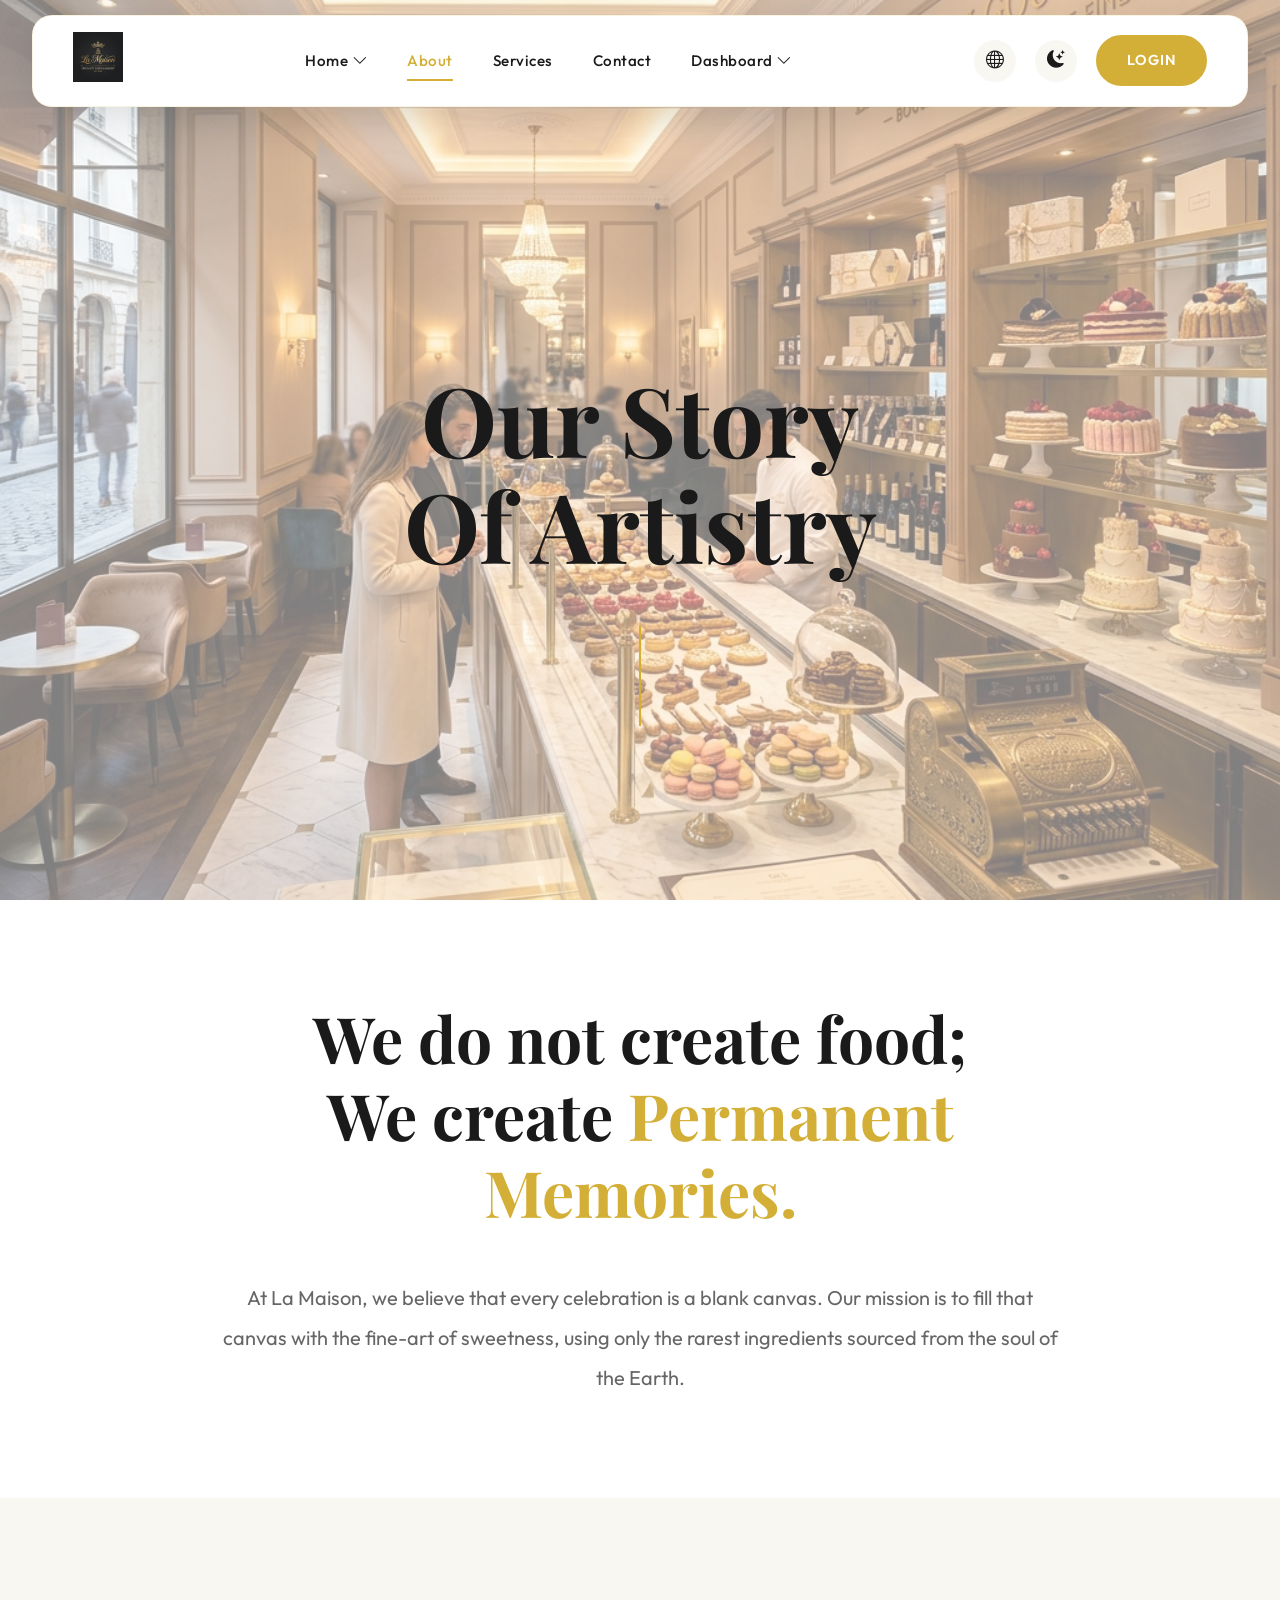
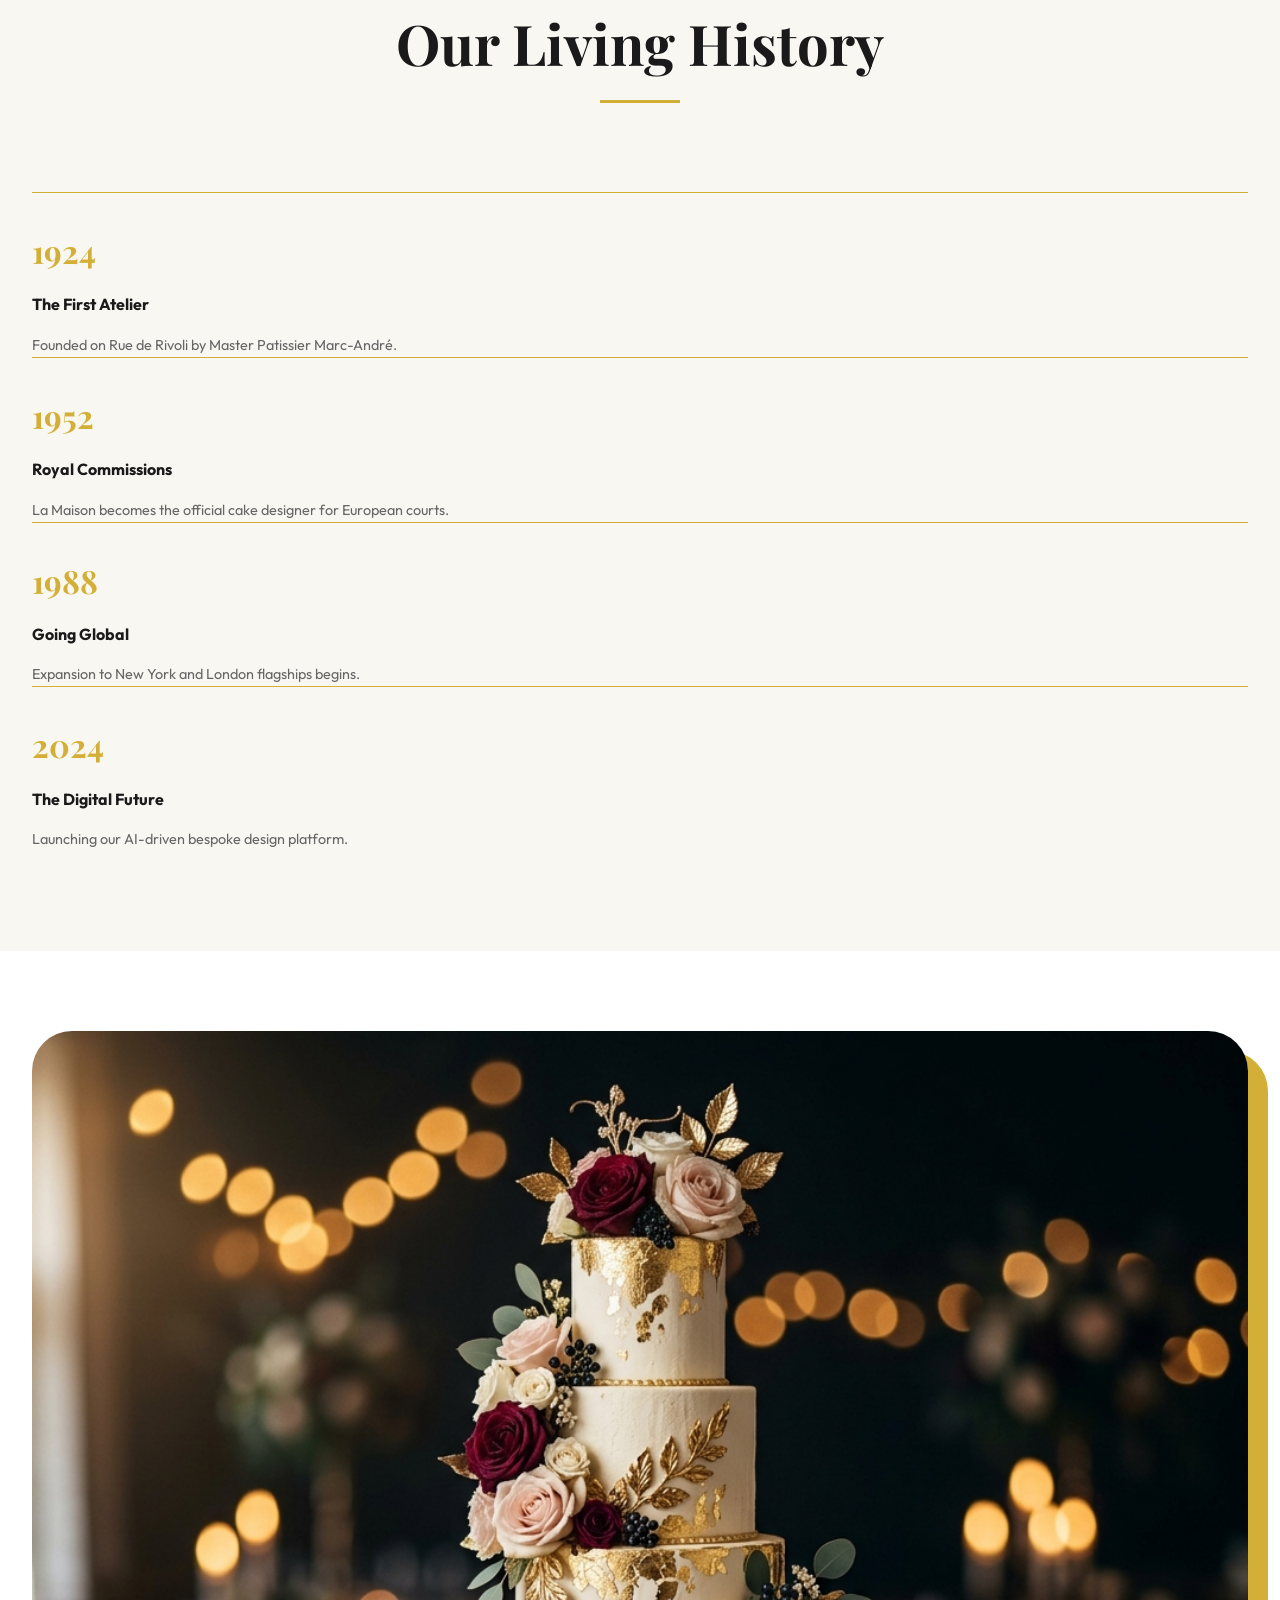
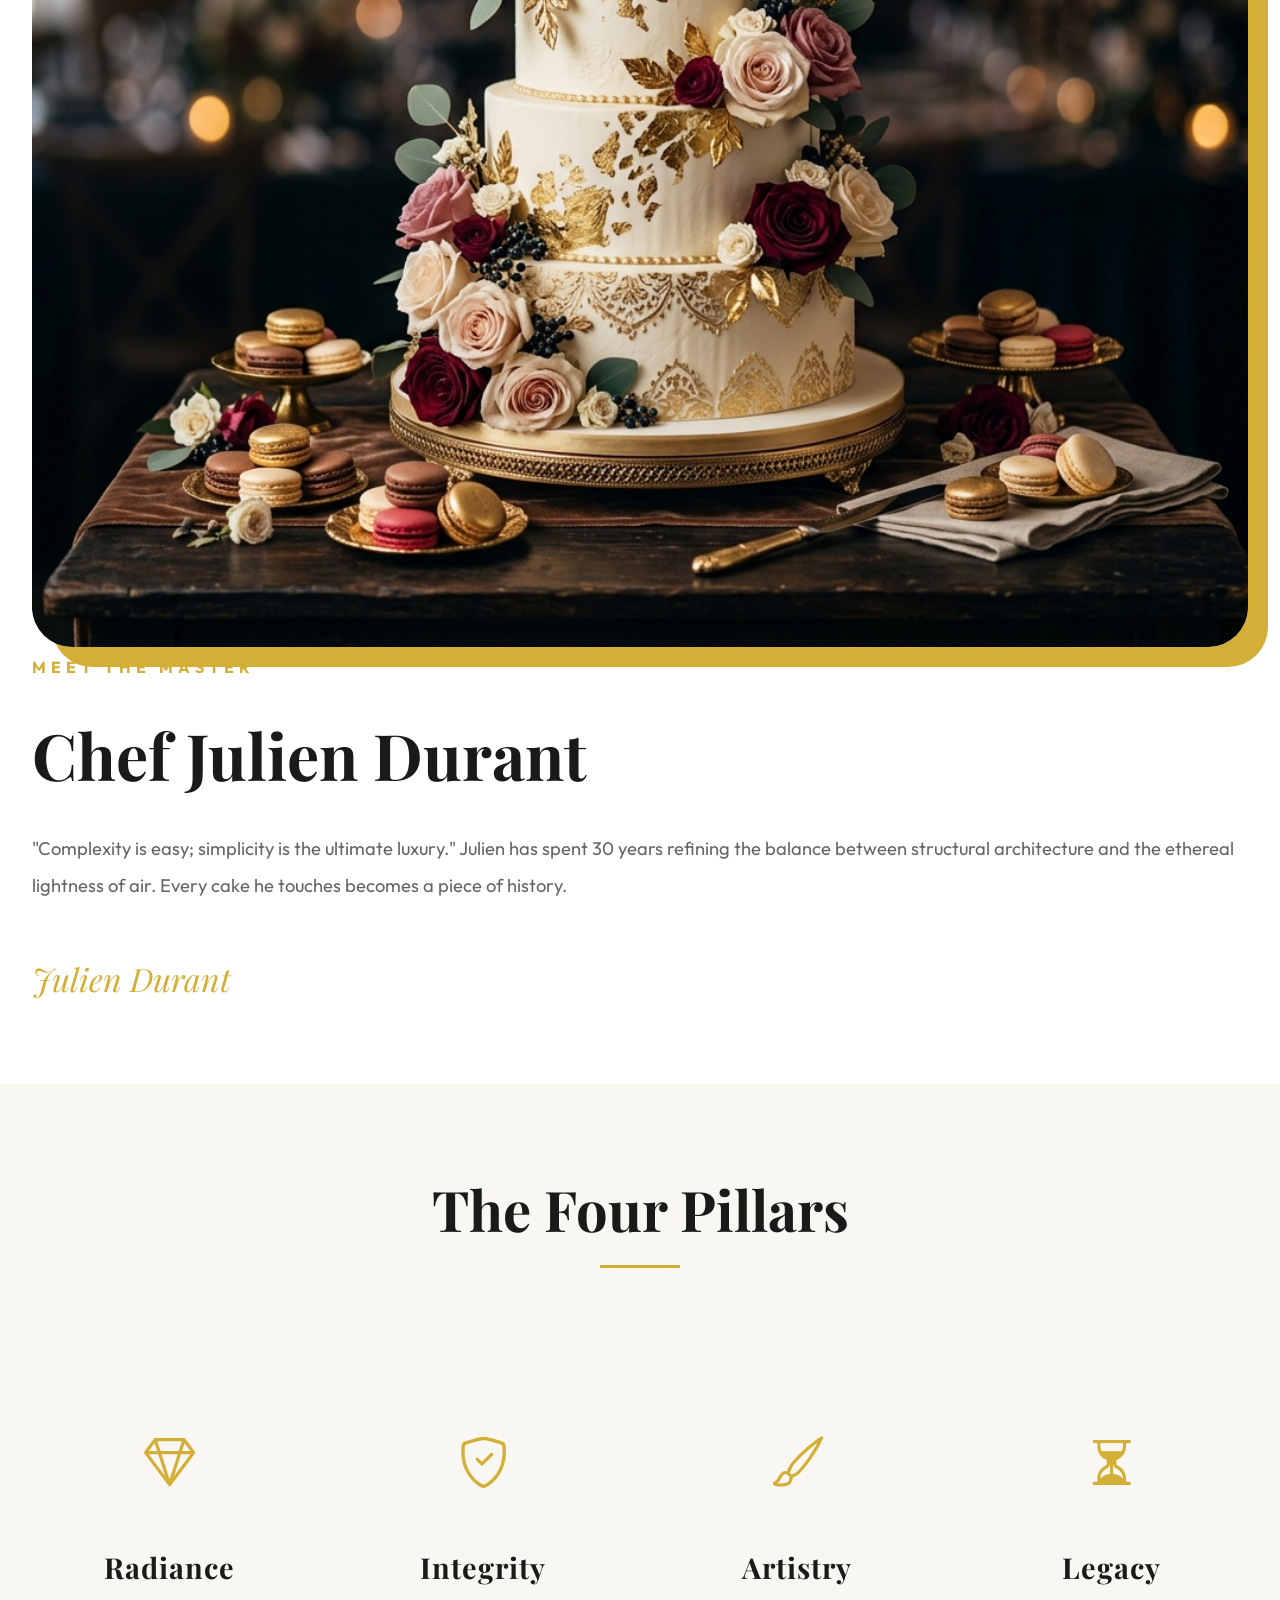
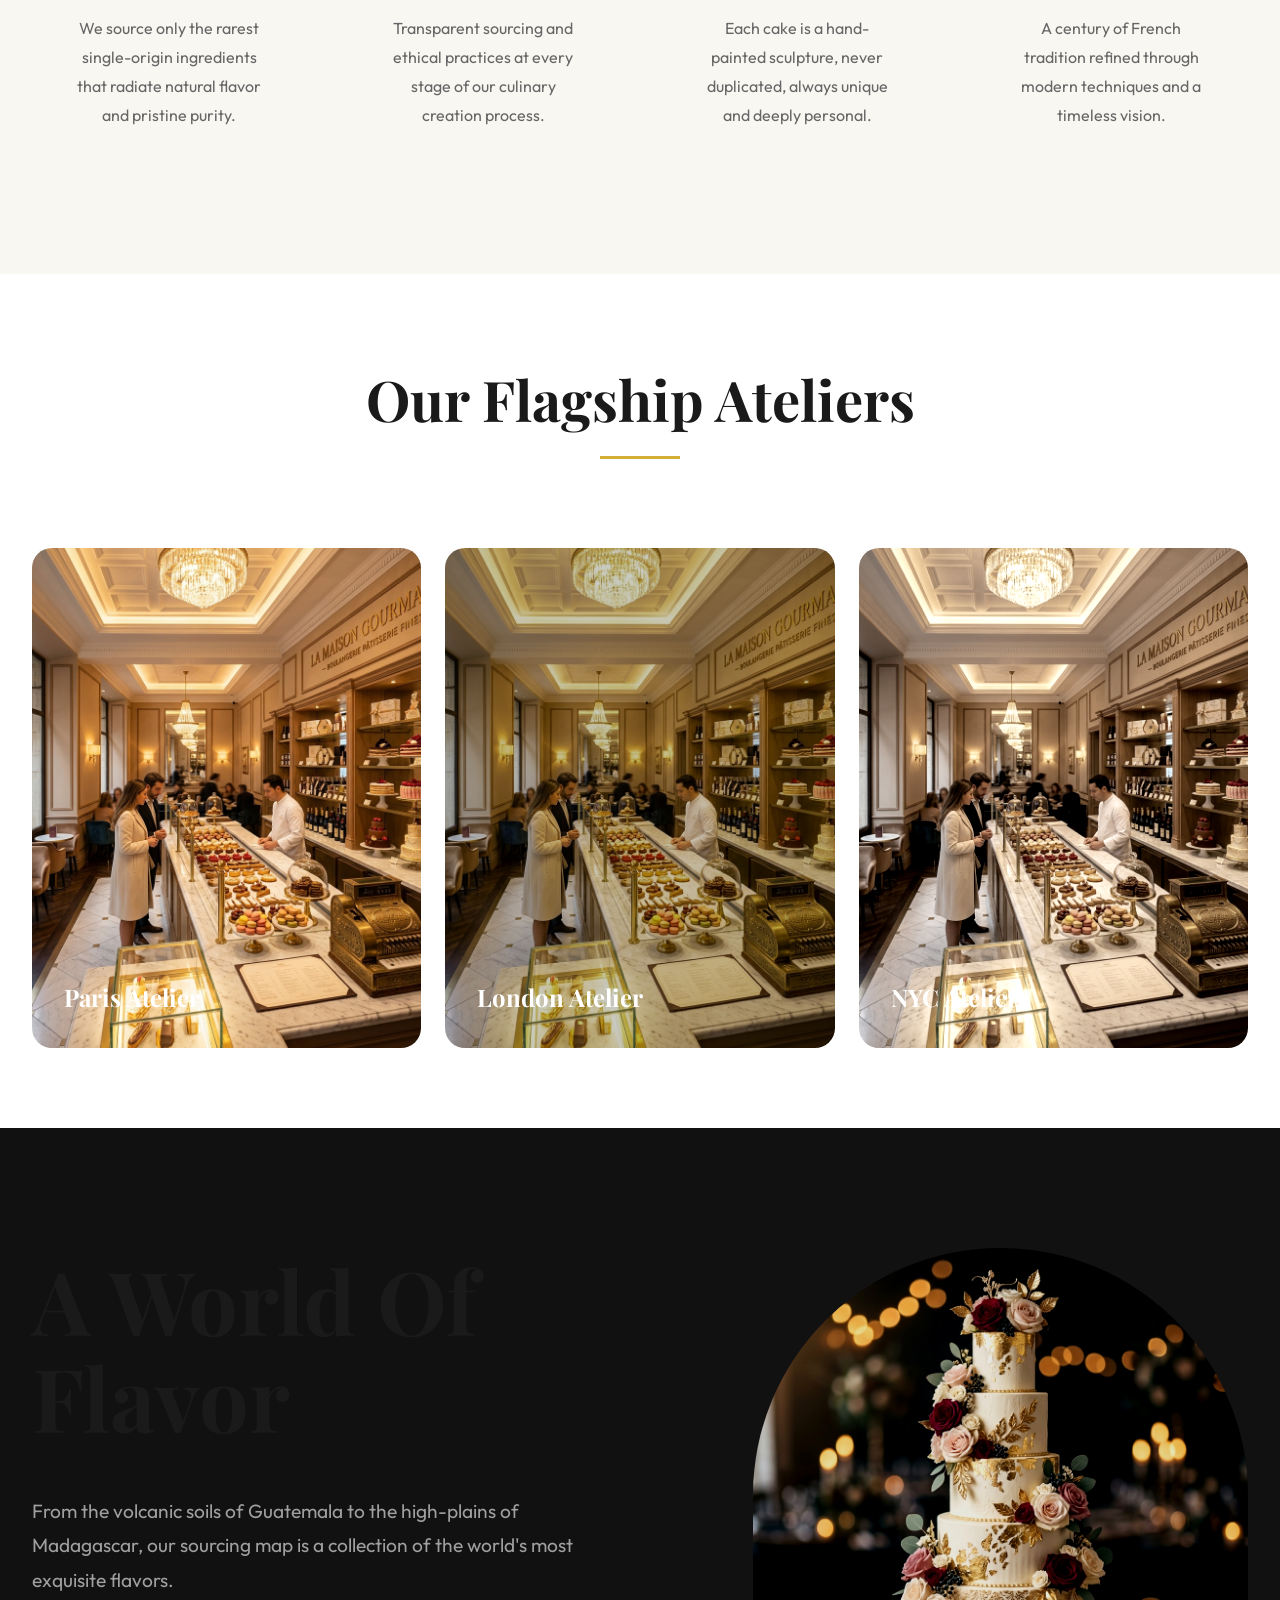
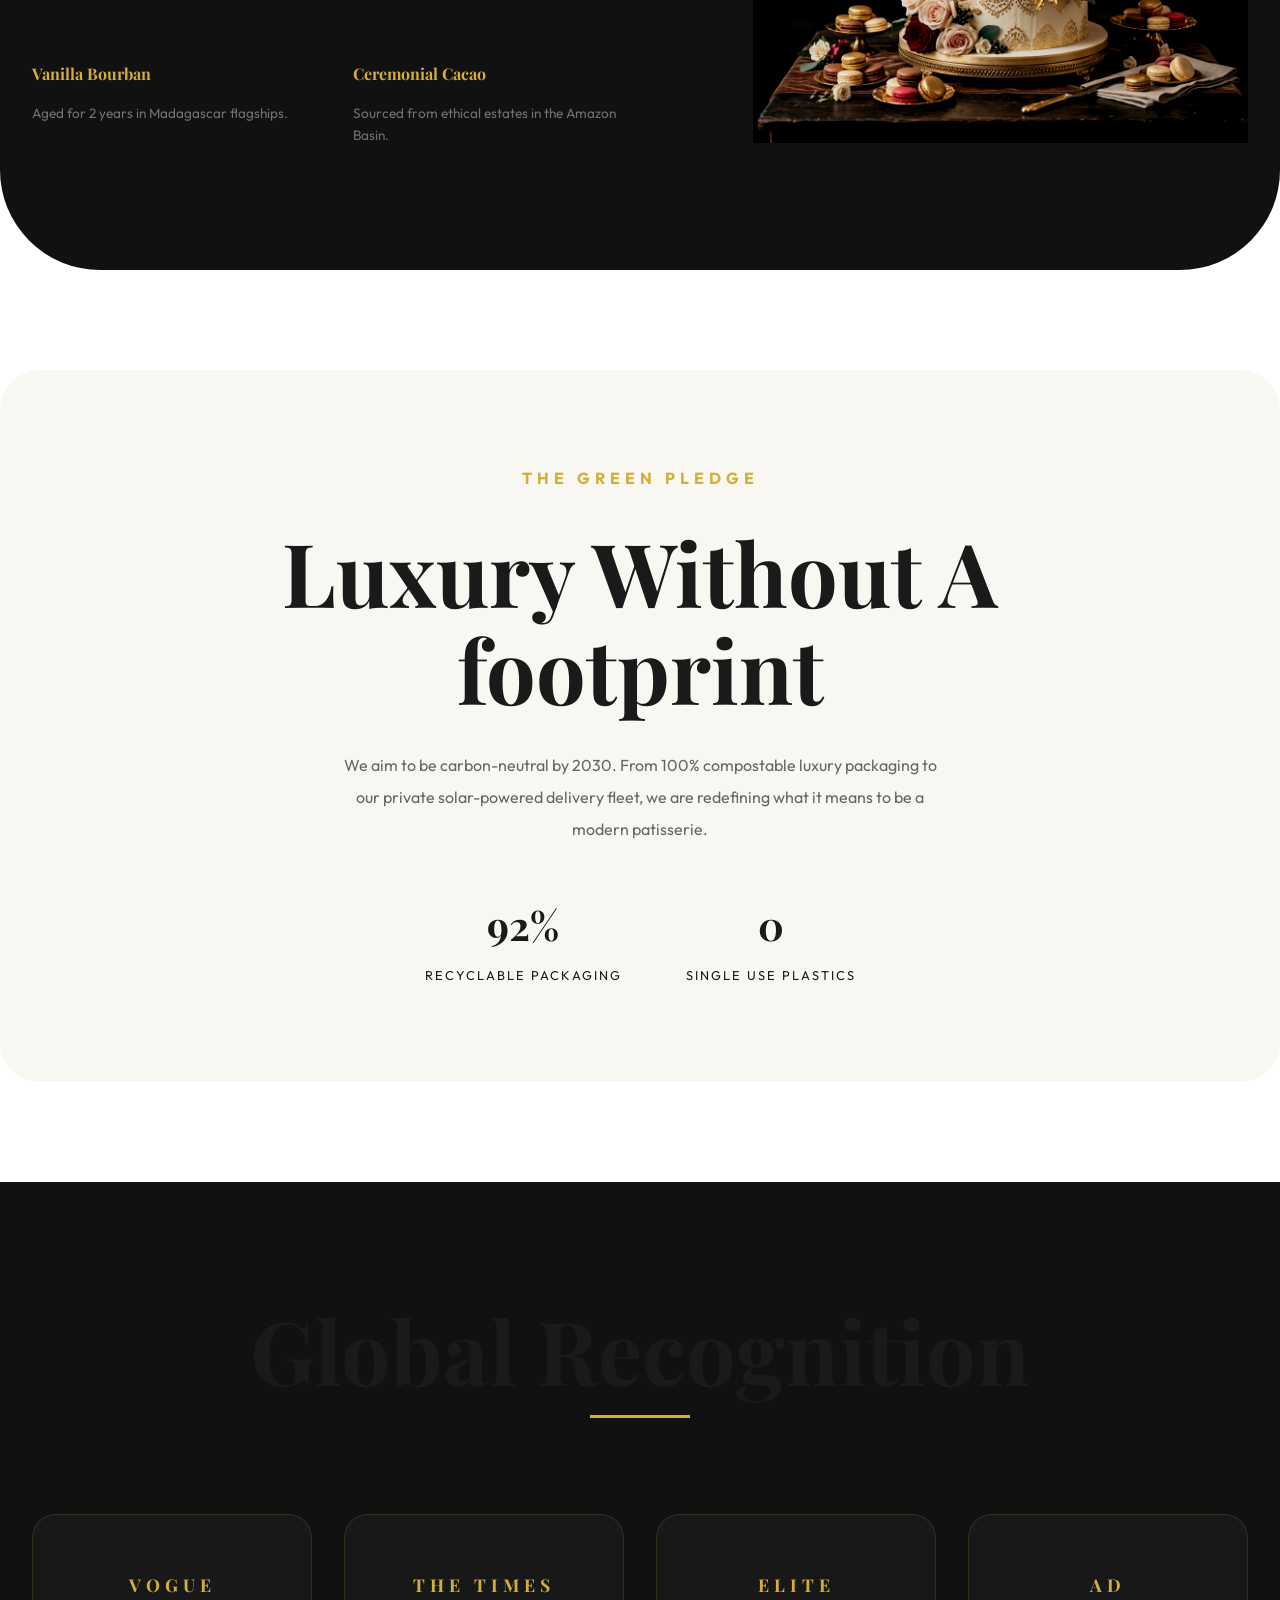
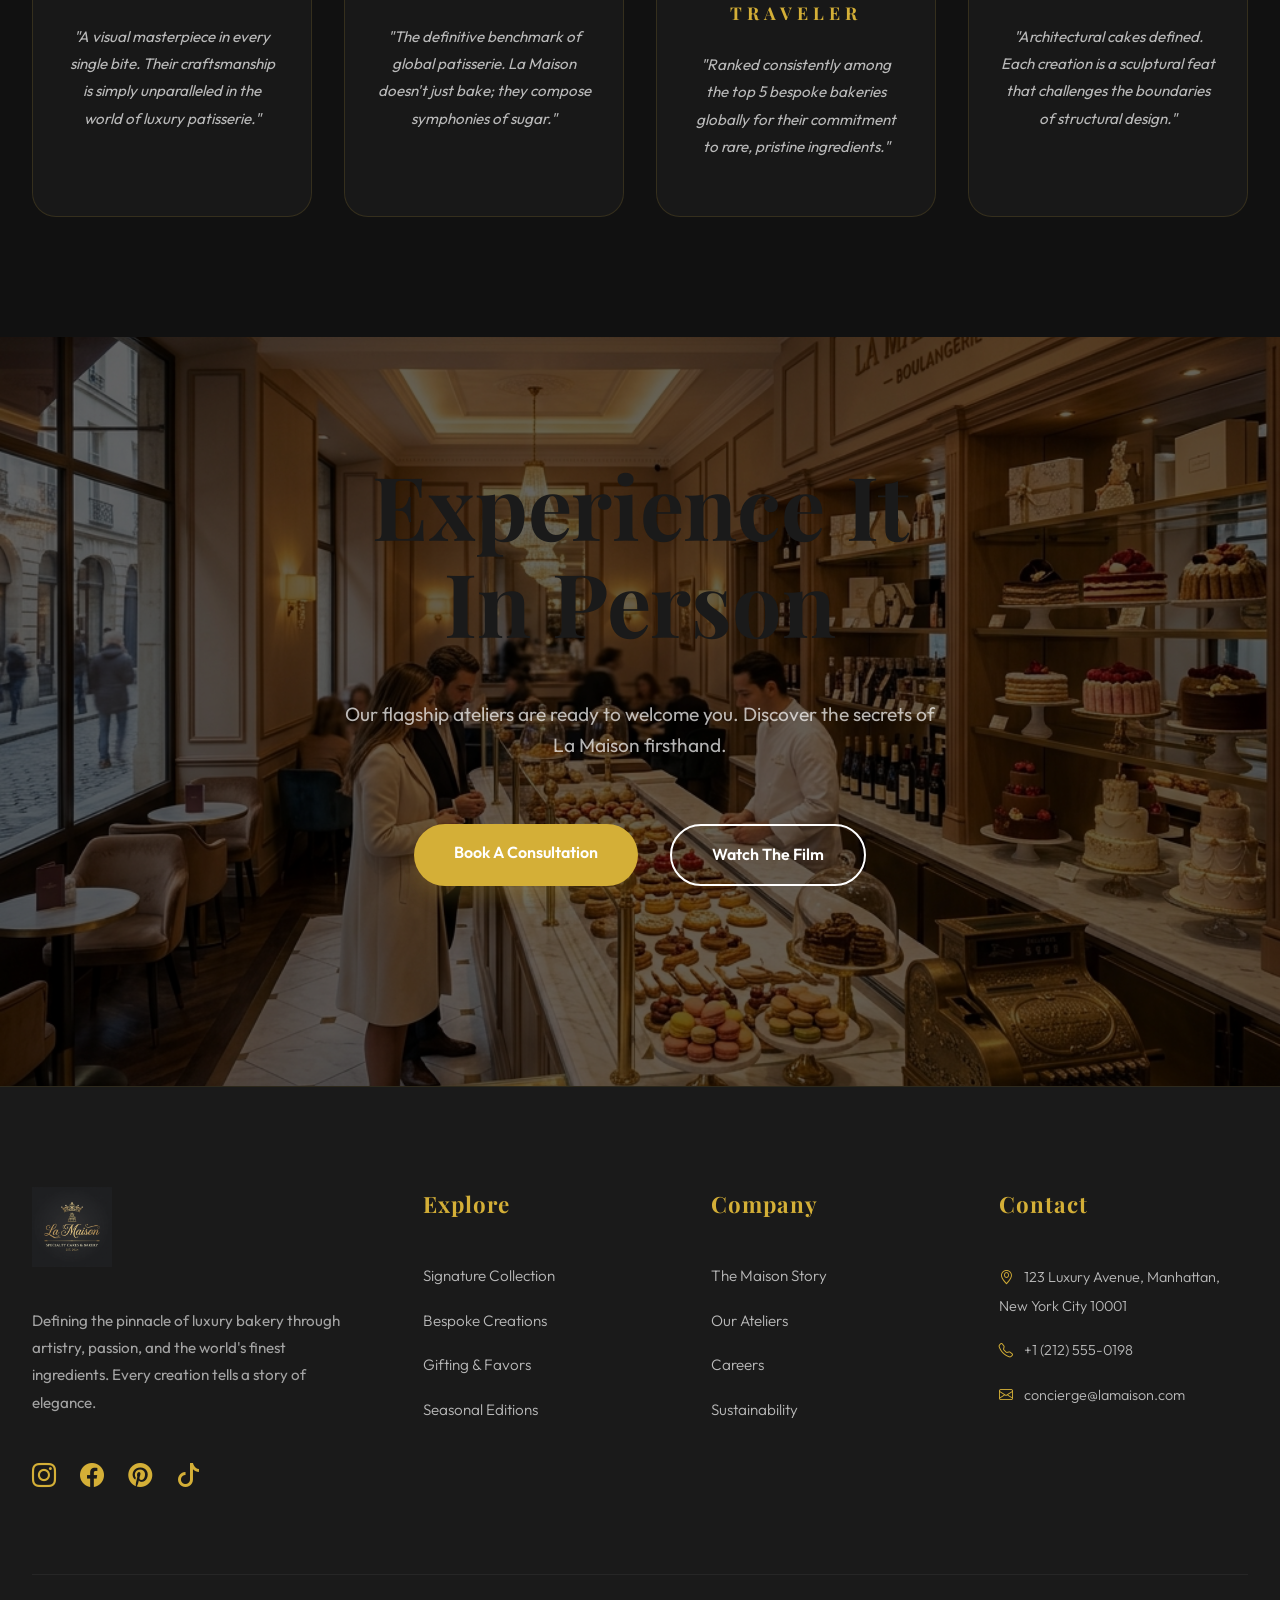
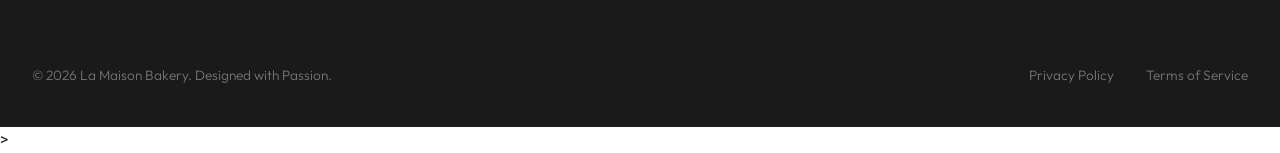
==== about.html @ 5345752d "Initial commit of Cake Shop project" ====
<!DOCTYPE html>
<html lang="en">

<head>
    <meta charset="UTF-8">
    <meta name="viewport" content="width=device-width, initial-scale=1.0">
    <title>About La Maison | Our Heritage & Artistry</title>
    <!-- Fonts -->
    <link
        href="https://fonts.googleapis.com/css2?family=Playfair+Display:ital,wght@0,400..900;1,400..900&family=Outfit:wght@100..900&display=swap"
        rel="stylesheet">
    <!-- Icons -->
    <link rel="stylesheet" href="https://cdn.jsdelivr.net/npm/bootstrap-icons@1.11.3/font/bootstrap-icons.min.css">
    <!-- CSS -->
    <link rel="stylesheet" href="style.css">
    <!-- Favicon -->
    <link rel="icon" type="image/png" href="assets/images/logo.png">
</head>

<body data-theme="light">
    <!-- Header Section -->
    <header>
        <div class="container nav-wrapper">
            <div class="logo">
                <a href="index.html"><img src="assets/images/logo.png" alt="La Maison Logo"></a>
            </div>

            <nav class="nav-center">
                <div class="nav-item">
                    <span>Home <i class="bi bi-chevron-down"></i></span>
                    <ul class="dropdown">
                        <li><a href="index.html">Home 1</a></li>
                        <li><a href="home2.html">Home 2</a></li>
                    </ul>
                </div>
                <div class="nav-item active"><a href="about.html">About</a></div>
                <div class="nav-item"><a href="services.html">Services</a></div>
                <div class="nav-item"><a href="contact.html">Contact</a></div>
                <div class="nav-item">
                    <span>Dashboard <i class="bi bi-chevron-down"></i></span>
                    <ul class="dropdown">
                        <li><a href="dashboard.html">User Dashboard</a></li>
                        <li><a href="admin-dashboard.html">Admin Dashboard</a></li>
                    </ul>
                </div>
            </nav>

            <div class="nav-right">
                <button class="icon-btn" id="dir-toggle" title="Toggle LTR/RTL"><i class="bi bi-globe"></i></button>
                <button class="icon-btn" id="theme-toggle" title="Toggle Light/Dark Theme"><i
                        class="bi bi-moon-stars-fill"></i></button>
                <a href="login.html" class="login-btn">LOGIN</a>
                <div class="hamburger"><i class="bi bi-list"></i></div>
            </div>
        </div>
    </header>

    <main>
        <!-- 1. Hero: Heritage -->
        <section class="hero"
            style="background: url('assets/images/bakery-interior.png') center/cover; padding-top: 15rem; height: 80vh;">
            <div style="position: absolute; inset:0; background: var(--background); opacity: 0.5;"></div>
            <div class="container" style="position: relative; z-index: 2; text-align: center; color: var(--text);">
                <span
                    style="color: var(--primary); font-weight: 700; letter-spacing: 5px; text-transform: uppercase;"></span>
                <h1 class="premium-font" style="font-size: 6rem; line-height: 1.1; margin: 2rem 0;">Our Story <br>Of
                    Artistry</h1>
                <p style="margin: 0 auto 3rem; max-width: 600px; color: var(--text-muted); font-size: 1.2rem;"></p>
                <div style="width: 2px; height: 100px; background: var(--primary); margin: 0 auto;"></div>
            </div>
        </section>

        <!-- 2. Manifesto -->
        <section id="manifesto" class="reveal" style="padding: 100px 0; background: var(--background);">
            <div class="container" style="text-align: center; max-width: 900px;">
                <h2 class="premium-font" style="font-size: 4rem; line-height: 1.2; margin-bottom: 3rem;">We do not
                    create food; <br>We create <span style="color: var(--primary);">Permanent Memories.</span></h2>
                <p style="font-size: 1.25rem; line-height: 2; color: var(--text-muted);">At La Maison, we believe that
                    every celebration is a blank canvas. Our mission is to fill that canvas with the fine-art of
                    sweetness, using only the rarest ingredients sourced from the soul of the Earth.</p>
            </div>
        </section>

        <!-- 3. Timeline / Heritage -->
        <section id="timeline" class="reveal" style="background: var(--surface); padding: 100px 0;">
            <div class="container section-title">
                <h2>Our Living History</h2>
                <div class="divider"></div>
            </div>
            <div class="container grid-2col timeline-grid">
                <div style="border-top: 1px solid var(--primary); padding-top: 2rem;">
                    <h4 class="premium-font" style="color: var(--primary); font-size: 2rem;">1924</h4>
                    <p style="font-weight: 700; margin: 1rem 0;">The First Atelier</p>
                    <p style="font-size: 0.9rem; color: var(--text-muted);">Founded on Rue de Rivoli by Master Patissier
                        Marc-André.</p>
                </div>
                <div style="border-top: 1px solid var(--primary); padding-top: 2rem;">
                    <h4 class="premium-font" style="color: var(--primary); font-size: 2rem;">1952</h4>
                    <p style="font-weight: 700; margin: 1rem 0;">Royal Commissions</p>
                    <p style="font-size: 0.9rem; color: var(--text-muted);">La Maison becomes the official cake designer
                        for European courts.</p>
                </div>
                <div style="border-top: 1px solid var(--primary); padding-top: 2rem;">
                    <h4 class="premium-font" style="color: var(--primary); font-size: 2rem;">1988</h4>
                    <p style="font-weight: 700; margin: 1rem 0;">Going Global</p>
                    <p style="font-size: 0.9rem; color: var(--text-muted);">Expansion to New York and London flagships
                        begins.</p>
                </div>
                <div style="border-top: 1px solid var(--primary); padding-top: 2rem;">
                    <h4 class="premium-font" style="color: var(--primary); font-size: 2rem;">2024</h4>
                    <p style="font-weight: 700; margin: 1rem 0;">The Digital Future</p>
                    <p style="font-size: 0.9rem; color: var(--text-muted);">Launching our AI-driven bespoke design
                        platform.</p>
                </div>
            </div>
        </section>

        <!-- 4. Meet The Founder -->
        <section id="founder" class="reveal">
            <div class="container grid-2col founder-grid">
                <div style="position: relative;">
                    <img src="assets/images/hero-cake.png" alt="Founder Portrait"
                        style="width: 100%; border-radius: 40px; box-shadow: 20px 20px 0 var(--primary);">
                </div>
                <div>
                    <span
                        style="color: var(--primary); font-weight: 700; letter-spacing: 5px; text-transform: uppercase;">MEET
                        THE MASTER</span>
                    <h2 class="premium-font" style="font-size: 4rem; line-height: 1.1; margin: 2.5rem 0;">Chef Julien
                        Durant</h2>
                    <p style="font-size: 1.15rem; line-height: 2; color: var(--text-muted); margin-bottom: 3rem;">
                        "Complexity is easy; simplicity is the ultimate luxury." Julien has spent 30 years refining the
                        balance between structural architecture and the ethereal lightness of air. Every cake he touches
                        becomes a piece of history.</p>
                    <div
                        style="font-family: var(--font-heading); font-style: italic; font-size: 2rem; color: var(--primary);">
                        Julien Durant</div>
                </div>
            </div>
        </section>

        <!-- 5. Core Values -->
        <section id="values" class="reveal" style="background: var(--surface);">
            <div class="container section-title">
                <h2>The Four Pillars</h2>
                <div class="divider"></div>
            </div>
            <div class="container grid-main" style="grid-template-columns: repeat(4, 1fr);">
                <div class="feature-card">
                    <i class="bi bi-gem"></i>
                    <h3 class="premium-font">Radiance</h3>
                    <p>We source only the rarest single-origin ingredients that radiate natural flavor and pristine
                        purity.</p>
                </div>
                <div class="feature-card">
                    <i class="bi bi-shield-check"></i>
                    <h3 class="premium-font">Integrity</h3>
                    <p>Transparent sourcing and ethical practices at every stage of our culinary creation process.</p>
                </div>
                <div class="feature-card">
                    <i class="bi bi-brush"></i>
                    <h3 class="premium-font">Artistry</h3>
                    <p>Each cake is a hand-painted sculpture, never duplicated, always unique and deeply personal.</p>
                </div>
                <div class="feature-card">
                    <i class="bi bi-hourglass-split"></i>
                    <h3 class="premium-font">Legacy</h3>
                    <p>A century of French tradition refined through modern techniques and a timeless vision.</p>
                </div>
            </div>
        </section>

        <!-- 6. Our Ateliers Gallery -->
        <section id="gallery" class="reveal">
            <div class="container section-title">
                <h2>Our Flagship Ateliers</h2>
                <div class="divider"></div>
            </div>
            <div class="container" style="display: grid; grid-template-columns: repeat(3, 1fr); gap: 1.5rem;">
                <div style="height: 500px; overflow: hidden; border-radius: 20px; position: relative;">
                    <img src="assets/images/bakery-interior.png" style="width: 100%; height: 100%; object-fit: cover;">
                    <div style="position: absolute; bottom: 2rem; left: 2rem; color: white;">
                        <h4 class="premium-font" style="font-size: 1.5rem;">Paris Atelier</h4>
                    </div>
                </div>
                <div style="height: 500px; overflow: hidden; border-radius: 20px; position: relative;">
                    <img src="assets/images/bakery-interior.png"
                        style="width: 100%; height: 100%; object-fit: cover; filter: brightness(0.8) hue-rotate(10deg);">
                    <div style="position: absolute; bottom: 2rem; left: 2rem; color: white;">
                        <h4 class="premium-font" style="font-size: 1.5rem;">London Atelier</h4>
                    </div>
                </div>
                <div style="height: 500px; overflow: hidden; border-radius: 20px; position: relative;">
                    <img src="assets/images/bakery-interior.png"
                        style="width: 100%; height: 100%; object-fit: cover; filter: grayscale(0.5) contrast(1.2);">
                    <div style="position: absolute; bottom: 2rem; left: 2rem; color: white;">
                        <h4 class="premium-font" style="font-size: 1.5rem;">NYC Atelier</h4>
                    </div>
                </div>
            </div>
        </section>

        <!-- 7. Sourcing Excellence -->
        <section id="sourcing" class="reveal"
            style="background: #111111; color: white; border-radius: 0 0 100px 100px; padding: 120px 0;">
            <div class="container"
                style="display: grid; grid-template-columns: 1.2fr 1fr; gap: 8rem; align-items: center;">
                <div>
                    <h2 class="premium-font h1-heading" style="margin-bottom: 3rem;">A World Of
                        <br>Flavor
                    </h2>
                    <p style="font-size: 1.2rem; color: rgba(255,255,255,0.6); line-height: 1.8; margin-bottom: 4rem;">
                        From the volcanic soils of Guatemala to the high-plains of Madagascar, our sourcing map is a
                        collection of the world's most exquisite flavors.</p>
                    <div style="display: grid; grid-template-columns: repeat(2, 1fr); gap: 3rem;">
                        <div>
                            <h4 class="premium-font" style="color: var(--primary); margin-bottom: 1rem;">Vanilla Bourban
                            </h4>
                            <p style="font-size: 0.85rem; color: rgba(255,255,255,0.4);">Aged for 2 years in Madagascar
                                flagships.</p>
                        </div>
                        <div>
                            <h4 class="premium-font" style="color: var(--primary); margin-bottom: 1rem;">Ceremonial
                                Cacao</h4>
                            <p style="font-size: 0.85rem; color: rgba(255,255,255,0.4);">Sourced from ethical estates in
                                the Amazon Basin.</p>
                        </div>
                    </div>
                </div>
                <div>
                    <img src="assets/images/hero-cake.png"
                        style="width: 100%; border-radius: 50% 50% 0 0; filter: contrast(1.2) brightness(0.9);">
                </div>
            </div>
        </section>

        <!-- 8. Commitment to Sustainability -->
        <section id="sustainability" class="reveal" style="padding: 100px 0;">
            <div class="container content-reveal" style="background: var(--surface); padding: 6rem; border-radius: 40px; display: flex; flex-direction: column; align-items: center; text-align: center;">
                <span style="color: var(--primary); font-weight: 700; letter-spacing: 5px;">THE GREEN PLEDGE</span>
                <h2 class="premium-font h1-heading" style="margin: 2rem 0;">Luxury Without A footprint</h2>
                <p style="max-width: 600px; color: var(--text-muted); line-height: 2; margin-bottom: 3rem;">We aim to be
                    carbon-neutral by 2030. From 100% compostable luxury packaging to our private solar-powered delivery
                    fleet, we are redefining what it means to be a modern patisserie.</p>
                <div style="display: flex; gap: 4rem;">
                    <div style="text-align: center;">
                        <h4 style="font-size: 2.5rem; margin-bottom: 0.5rem;">92%</h4>
                        <p style="font-size: 0.8rem; letter-spacing: 2px;">RECYCLABLE PACKAGING</p>
                    </div>
                    <div style="text-align: center;">
                        <h4 style="font-size: 2.5rem; margin-bottom: 0.5rem;">0</h4>
                        <p style="font-size: 0.8rem; letter-spacing: 2px;">SINGLE USE PLASTICS</p>
                    </div>
                </div>
            </div>
        </section>

        <!-- 9. Global Recognition (Premium Dark Version) -->
        <section id="awards-about" class="reveal" style="background: #111111; color: white; padding: 120px 0;">
            <div class="container" style="text-align: center; margin-bottom: 6rem;">
                <h2 class="premium-font h1-heading" style="margin-bottom: 1rem;">Global Recognition</h2>
                <div style="width: 100px; height: 3px; background: var(--primary); margin: 0 auto;"></div>
            </div>
            <div class="container" style="display: grid; grid-template-columns: repeat(4, 1fr); gap: 2rem;">
                <!-- Card 1 -->
                <div class="award-card"
                    style="background: rgba(255,255,255,0.03); padding: 3.5rem 2rem; border-radius: 24px; border: 1px solid rgba(212, 175, 55, 0.15); text-align: center; transition: transform 0.3s ease;">
                    <h5 class="premium-font"
                        style="letter-spacing: 5px; color: var(--primary); margin-bottom: 1.5rem; font-size: 1.1rem;">
                        VOGUE</h5>
                    <p style="font-size: 0.95rem; color: rgba(255,255,255,0.7); font-style: italic; line-height: 1.8;">
                        "A
                        visual masterpiece in every single bite. Their craftsmanship is simply unparalleled in the world
                        of luxury patisserie."</p>
                </div>
                <!-- Card 2 -->
                <div class="award-card"
                    style="background: rgba(255,255,255,0.03); padding: 3.5rem 2rem; border-radius: 24px; border: 1px solid rgba(212, 175, 55, 0.15); text-align: center; transition: transform 0.3s ease;">
                    <h5 class="premium-font"
                        style="letter-spacing: 5px; color: var(--primary); margin-bottom: 1.5rem; font-size: 1.1rem;">
                        THE
                        TIMES</h5>
                    <p style="font-size: 0.95rem; color: rgba(255,255,255,0.7); font-style: italic; line-height: 1.8;">
                        "The definitive benchmark of global patisserie. La Maison doesn't just bake; they compose
                        symphonies of sugar."</p>
                </div>
                <!-- Card 3 -->
                <div class="award-card"
                    style="background: rgba(255,255,255,0.03); padding: 3.5rem 2rem; border-radius: 24px; border: 1px solid rgba(212, 175, 55, 0.15); text-align: center; transition: transform 0.3s ease;">
                    <h5 class="premium-font"
                        style="letter-spacing: 5px; color: var(--primary); margin-bottom: 1.5rem; font-size: 1.1rem;">
                        ELITE TRAVELER</h5>
                    <p style="font-size: 0.95rem; color: rgba(255,255,255,0.7); font-style: italic; line-height: 1.8;">
                        "Ranked consistently among the top 5 bespoke bakeries globally for their commitment to rare,
                        pristine ingredients."</p>
                </div>
                <!-- Card 4 -->
                <div class="award-card"
                    style="background: rgba(255,255,255,0.03); padding: 3.5rem 2rem; border-radius: 24px; border: 1px solid rgba(212, 175, 55, 0.15); text-align: center; transition: transform 0.3s ease;">
                    <h5 class="premium-font"
                        style="letter-spacing: 5px; color: var(--primary); margin-bottom: 1.5rem; font-size: 1.1rem;">AD
                    </h5>
                    <p style="font-size: 0.95rem; color: rgba(255,255,255,0.7); font-style: italic; line-height: 1.8;">
                        "Architectural cakes defined. Each creation is a sculptural feat that challenges the boundaries
                        of structural design."</p>
                </div>
            </div>
        </section>

        <!-- 10. Visit Section -->
        <section id="visit" class="reveal"
            style="padding: 120px 0 200px; text-align: center; background: url('assets/images/bakery-interior.png') center/cover; position: relative;">
            <div style="position: absolute; inset:0; background: rgba(0,0,0,0.6);"></div>
            <div class="container" style="position: relative; z-index: 2; color: white;">
                <h2 class="premium-font h1-heading" style="margin-bottom: 3rem;">Experience It <br>In Person</h2>
                <p style="max-width: 600px; margin: 0 auto 4rem; color: rgba(255,255,255,0.7); font-size: 1.2rem;">Our
                    flagship ateliers are ready to welcome you. Discover the secrets of La Maison firsthand.</p>
                <div style="display: flex; justify-content: center; gap: 2rem;">
                    <a href="#" class="primary-btn">Book A Consultation</a>
                    <a href="#" class="secondary-btn" style="border-color: white; color: white;">Watch The Film</a>
                </div>
            </div>
        </section>

    </main>
    <footer style="background: #1A1A1A; color: #FFFFFF; padding: 100px 0 40px; margin-top: 0;">
        <div class="container">
            <div class="footer-grid">
                <!-- Logo & Info -->
                <div class="footer-info">
                    <div class="footer-logo"><img src="assets/images/logo.png" alt="Logo"></div>
                    <p class="footer-desc">
                        Defining the pinnacle of luxury bakery through artistry, passion, and the world's finest
                        ingredients. Every creation tells a story of elegance.</p>
                    <div class="footer-socials">
                        <a href="#"><i class="bi bi-instagram"></i></a>
                        <a href="#"><i class="bi bi-facebook"></i></a>
                        <a href="#"><i class="bi bi-pinterest"></i></a>
                        <a href="#"><i class="bi bi-tiktok"></i></a>
                    </div>
                </div>

                <!-- Explore Section -->
                <div>
                    <h4 class="premium-font"
                        style="color: var(--primary); font-size: 1.4rem; margin-bottom: 2.5rem; letter-spacing: 1px;">
                        Explore</h4>
                    <ul style="display: flex; flex-direction: column; gap: 1.2rem;">
                        <li><a href="#"
                                style="color: rgba(255, 255, 255, 0.7); font-size: 0.95rem; font-weight: 300;">Signature
                                Collection</a></li>
                        <li><a href="#"
                                style="color: rgba(255, 255, 255, 0.7); font-size: 0.95rem; font-weight: 300;">Bespoke
                                Creations</a></li>
                        <li><a href="#"
                                style="color: rgba(255, 255, 255, 0.7); font-size: 0.95rem; font-weight: 300;">Gifting &
                                Favors</a></li>
                        <li><a href="#"
                                style="color: rgba(255, 255, 255, 0.7); font-size: 0.95rem; font-weight: 300;">Seasonal
                                Editions</a></li>
                    </ul>
                </div>

                <!-- Company Section -->
                <div>
                    <h4 class="premium-font"
                        style="color: var(--primary); font-size: 1.4rem; margin-bottom: 2.5rem; letter-spacing: 1px;">
                        Company</h4>
                    <ul style="display: flex; flex-direction: column; gap: 1.2rem;">
                        <li><a href="about.html"
                                style="color: rgba(255, 255, 255, 0.7); font-size: 0.95rem; font-weight: 300;">The
                                Maison Story</a></li>
                        <li><a href="#"
                                style="color: rgba(255, 255, 255, 0.7); font-size: 0.95rem; font-weight: 300;">Our
                                Ateliers</a></li>
                        <li><a href="#"
                                style="color: rgba(255, 255, 255, 0.7); font-size: 0.95rem; font-weight: 300;">Careers</a>
                        </li>
                        <li><a href="#"
                                style="color: rgba(255, 255, 255, 0.7); font-size: 0.95rem; font-weight: 300;">Sustainability</a>
                        </li>
                    </ul>
                </div>

                <!-- Contact & Address -->
                <div>
                    <h4 class="premium-font"
                        style="color: var(--primary); font-size: 1.4rem; margin-bottom: 2.5rem; letter-spacing: 1px;">
                        Contact</h4>
                    <div style="color: rgba(255, 255, 255, 0.7); font-size: 0.9rem; line-height: 2; font-weight: 300;">
                        <p style="margin-bottom: 1rem;"><i class="bi bi-geo-alt"
                                style="color: var(--primary); margin-right: 0.5rem;"></i> 123 Luxury Avenue, Manhattan,
                            <br>New York City 10001
                        </p>
                        <p style="margin-bottom: 1rem;"><i class="bi bi-telephone"
                                style="color: var(--primary); margin-right: 0.5rem;"></i> +1 (212) 555-0198</p>
                        <p><i class="bi bi-envelope" style="color: var(--primary); margin-right: 0.5rem;"></i>
                            concierge@lamaison.com</p>
                    </div>
                </div>
            </div>

            <!-- Bottom Bar -->
            <div style="display: flex; justify-content: space-between; align-items: center; padding-top: 40px;">
                <p style="font-size: 0.85rem; color: rgba(255, 255, 255, 0.4); font-weight: 300;">&copy; <span
                        id="year"></span> La Maison Bakery. Designed with Passion.</p>
                <div style="display: flex; gap: 2rem;">
                    <a href="#" style="font-size: 0.85rem; color: rgba(255, 255, 255, 0.4); font-weight: 300;">Privacy
                        Policy</a>
                    <a href="#" style="font-size: 0.85rem; color: rgba(255, 255, 255, 0.4); font-weight: 300;">Terms of
                        Service</a>
                </div>
            </div>
        </div>
    </footer>

    <!-- Mobile Menu Overlay (Strictly Mobile - Mirrored from Index) -->
    <div class="mobile-menu-overlay" id="mobile-menu">
        <div class="mobile-menu-close" id="menu-close"><i class="bi bi-x-lg"></i></div>
        <div class="mobile-nav-links">
            <div class="mobile-nav-item">
                <a style="cursor: default;">Home <i class="bi bi-chevron-down" style="font-size: 0.8rem;"></i></a>
                <div class="mobile-sublinks">
                    <a href="index.html">- Home 1</a>
                    <a href="home2.html">- Home 2</a>
                </div>
            </div>
            <a href="about.html" class="active">About</a>
            <a href="services.html">Services</a>
            <a href="contact.html">Contact</a>
            <div class="mobile-nav-item">
                <a style="cursor: default;">Dashboard <i class="bi bi-chevron-down" style="font-size: 0.8rem;"></i></a>
                <div class="mobile-sublinks">
                    <a href="dashboard.html">- User Dashboard</a>
                    <a href="admin-dashboard.html">- Admin Dashboard</a>
                </div>
            </div>
        </div>
        <div class="mobile-secondary-btns">
            <a href="#" class="login-btn">LOGIN</a>
        </div>
    </div>

    <script src="script.js"></script>
</body>
</html>
>
---- style.css ----
:root {
    --primary: #D4AF37;
    /* Metallic Gold */
    --primary-dark: #B8860B;
    --background: #FFFFFF;
    --surface: #F9F7F2;
    --text: #1A1A1A;
    --text-muted: #666666;
    --white: #FFFFFF;
    --black: #000000;
    --transition: all 0.4s cubic-bezier(0.165, 0.84, 0.44, 1);
    --font-heading: 'Playfair Display', serif;
    --font-body: 'Outfit', sans-serif;
}

[data-theme="dark"] {
    --background: #121212;
    --surface: #1E1E1E;
    --text: #F5F5F5;
    --text-muted: #AAAAAA;
}

[dir="rtl"] {
    direction: rtl;
    text-align: right;
}

* {
    margin: 0;
    padding: 0;
    box-sizing: border-box;
    scroll-behavior: smooth;
}

html,
body {
    width: 100%;
    max-width: 100vw;
    margin: 0;
    padding: 0;
    overflow-x: hidden;
    position: relative;
}

body {
    font-family: var(--font-body);
    background-color: var(--background);
    color: var(--text);
    line-height: 1.6;
    transition: background-color 0.3s, color 0.3s;
}

h1,
h2,
h3,
h4,
.premium-font {
    font-family: var(--font-heading);
}

.h1-heading {
    font-size: 5.5rem;
    line-height: 1.1;
    margin-bottom: 2rem;
    color: var(--text);
}

a {
    text-decoration: none;
    color: inherit;
    transition: var(--transition);
}

ul {
    list-style: none;
}

.container {
    max-width: 1400px;
    margin: 0 auto;
    padding: 0 2rem;
    width: 100%;
    box-sizing: border-box;
}

/* Header & Nav */
header {
    position: fixed;
    top: 0;
    left: 0;
    width: 100%;
    z-index: 1000;
    padding: 15px 0;
    display: flex;
    justify-content: center;
    pointer-events: none; /* Allows clicks through the header padding */
}

.nav-wrapper {
    width: 95%;
    max-width: 1400px;
    margin: 0 auto;
    display: flex;
    justify-content: space-between;
    align-items: center;
    background: var(--background);
    padding: 1rem 2.5rem;
    border-radius: 20px;
    box-shadow: 0 10px 40px rgba(0, 0, 0, 0.12);
    border: 1px solid rgba(212, 175, 55, 0.15);
    transition: var(--transition);
    pointer-events: auto; /* Re-enables clicks for the actual nav bar */
}

.nav-center {
    display: flex;
    gap: 2.5rem;
    align-items: center;
}

[data-theme="dark"] .nav-wrapper {
    background: rgba(30, 30, 30, 0.95);
    border-color: rgba(212, 175, 55, 0.3);
}

.logo img {
    height: 50px;
    object-fit: contain;
    transition: var(--transition);
}

.nav-item {
    position: relative;
    padding: 0.5rem 0;
    font-weight: 500;
    letter-spacing: 0.5px;
    cursor: pointer;
    font-size: 0.95rem;
    display: flex;
    align-items: center;
    gap: 0.5rem;
}

.nav-item::after {
    content: '';
    position: absolute;
    bottom: 0;
    left: 0;
    width: 0;
    height: 2px;
    background: var(--primary);
    transition: var(--transition);
}

.nav-item:hover::after,
.nav-item.active::after {
    width: 100%;
}

.nav-item.active {
    color: var(--primary); /* High-fidelity persistent active state */
}

.dropdown {
    position: absolute;
    top: 100%;
    left: 50%;
    transform: translateX(-50%) translateY(10px);
    background: var(--background);
    box-shadow: 0 10px 40px rgba(0, 0, 0, 0.1);
    min-width: 220px;
    opacity: 0;
    visibility: hidden;
    transition: var(--transition);
    border-radius: 12px;
    padding: 1rem 0;
    border: 1px solid rgba(212, 175, 55, 0.1);
}

.nav-item:hover .dropdown {
    opacity: 1;
    visibility: visible;
    transform: translateX(-50%) translateY(0);
}

.dropdown li a {
    display: block;
    padding: 0.75rem 1.5rem;
    font-size: 0.9rem;
    color: var(--text);
}

.dropdown li a:hover {
    background: var(--surface);
    color: var(--primary);
    padding-left: 2rem;
}

.nav-right {
    display: flex;
    align-items: center;
    gap: 1.2rem;
}

.icon-btn {
    background: none;
    border: none;
    cursor: pointer;
    font-size: 1.1rem;
    color: var(--text);
    display: flex;
    align-items: center;
    justify-content: center;
    width: 42px;
    height: 42px;
    border-radius: 50%;
    background: var(--surface);
    transition: var(--transition);
}

.icon-btn:hover {
    transform: rotate(15deg);
    background: var(--primary);
    color: var(--white);
}

.login-btn {
    background: var(--primary);
    color: var(--white);
    padding: 0.75rem 1.8rem;
    border-radius: 50px;
    font-weight: 600;
    border: 2px solid var(--primary);
    font-size: 0.9rem;
    letter-spacing: 1px;
}

.login-btn:hover {
    background: transparent;
    color: var(--primary);
}

.hamburger {
    display: none;
    /* Hidden by default on desktop view */
}

/* Hero Section */
.hero {
    min-height: 100vh;
    display: flex;
    align-items: center;
    position: relative;
    padding-top: 180px;
    padding-bottom: 80px;
    background: var(--surface);
}

.hero-wrapper {
    display: flex;
    align-items: center;
    width: 100%;
    min-height: calc(100vh - 180px);
    /* Adjust for header/hero padding */
}

.hero-content {
    flex: 1;
    z-index: 2;
}

.hero h1 {
    font-size: 5.5rem;
    line-height: 1.1;
    margin-bottom: 2rem;
    color: var(--text);
}

.hero h1 span {
    color: var(--primary);
}

.hero p {
    font-size: 1.1rem;
    color: var(--text-muted);
    margin-bottom: 3rem;
    max-width: 550px;
    line-height: 1.8;
}

.hero-btns {
    display: flex;
    gap: 1.5rem;
}

.primary-btn {
    background: var(--primary);
    color: white;
    padding: 1rem 2.5rem;
    border-radius: 50px;
    font-weight: 600;
    box-shadow: 0 10px 20px rgba(212, 175, 55, 0.2);
}

.secondary-btn {
    border: 2px solid var(--primary);
    color: var(--primary);
    padding: 1rem 2.5rem;
    border-radius: 50px;
    font-weight: 600;
}

.hero-image {
    flex: 1;
    height: 90%;
    display: flex;
    justify-content: flex-end;
}

.hero-image img {
    height: 100%;
    width: 90%;
    max-width: 650px;
    object-fit: cover;
    border-radius: 100px 20px 100px 20px;
    box-shadow: 20px 20px 0 var(--primary);
}

/* Sections Styling */
section {
    padding: 80px 0;
}

.section-title {
    text-align: center;
    max-width: 800px;
    margin: 0 auto 5rem;
}

.section-title h2 {
    font-size: 3.5rem;
    margin-bottom: 1.5rem;
    position: relative;
    display: inline-block;
}

.section-title h2::after {
    content: '';
    position: absolute;
    bottom: -15px;
    left: 50%;
    transform: translateX(-50%);
    width: 80px;
    height: 3px;
    background: var(--primary);
}

.grid-main {
    display: grid;
    grid-template-columns: repeat(3, 1fr);
    gap: 2.5rem;
}

.feature-card {
    text-align: center;
    padding: 4rem 2.5rem;
    background: var(--surface);
    border-radius: 24px;
    transition: var(--transition);
    border: 1px solid transparent;
}

.feature-card:hover {
    border-color: var(--primary);
    transform: translateY(-10px);
}

.feature-card i {
    font-size: 3.2rem;
    color: var(--primary);
    margin-bottom: 2.5rem;
    display: block;
}

.feature-card h3 {
    font-size: 1.8rem;
    margin-bottom: 1.5rem;
    color: var(--text);
    letter-spacing: 1px;
}

.feature-card p {
    color: var(--text-muted);
    font-size: 1rem;
    line-height: 1.8;
}

.testimonial-card {
    background: var(--surface);
    border: 1px solid rgba(212, 175, 55, 0.2);
    border-radius: 24px;
    padding: 3rem;
    position: relative;
    display: flex;
    gap: 2rem;
    transition: var(--transition);
}

.testimonial-card:hover {
    border-color: var(--primary);
    transform: translateY(-5px);
    box-shadow: 0 20px 40px rgba(0, 0, 0, 0.05);
}

.dark-highlight-section {
    background: #111111;
    color: #FFFFFF;
}

[data-theme="dark"] .testimonial-card {
    background: #1A1A1A;
}

.cake-gallery {
    display: grid;
    grid-template-columns: repeat(4, 1fr);
    gap: 1.5rem;
}

.cake-item {
    position: relative;
    height: 450px;
    border-radius: 20px;
    overflow: hidden;
}

.cake-item img {
    width: 100%;
    height: 100%;
    object-fit: cover;
    transition: var(--transition);
}

.cake-item:hover img {
    transform: scale(1.1) rotate(2deg);
}

.cake-overlay {
    position: absolute;
    inset: 0;
    background: linear-gradient(to top, rgba(0, 0, 0, 0.8), transparent);
    display: flex;
    flex-direction: column;
    justify-content: flex-end;
    padding: 2rem;
    color: white;
    opacity: 0;
    transition: var(--transition);
}

.cake-item:hover .cake-overlay {
    opacity: 1;
}

.parallax-banner {
    height: 500px;
    background-size: cover;
    background-position: center;
    background-attachment: fixed;
    display: flex;
    align-items: center;
    justify-content: center;
    color: white;
    text-align: center;
    position: relative;
}

.parallax-banner::before {
    content: '';
    position: absolute;
    inset: 0;
    background: rgba(0, 0, 0, 0.4);
}

.parallax-content {
    position: relative;
    z-index: 1;
}

/* Animations Logic */
.reveal {
    opacity: 0;
    transform: translateY(30px);
    transition: 0.8s all cubic-bezier(0.165, 0.84, 0.44, 1);
}

.reveal.active {
    opacity: 1;
    transform: translateY(0);
}

/* Footer */
footer {
    background: var(--surface);
    padding: 80px 0 30px;
    border-top: 1px solid rgba(212, 175, 55, 0.1);
}

.footer-grid {
    display: grid;
    grid-template-columns: 2fr 1fr 1fr 1fr;
    gap: 4rem;
    margin-bottom: 50px;
}

.footer-logo img {
    height: 50px;
    margin-bottom: 1.5rem;
}

/* ══ MOBILE MENU (Insurance Style) ══ */
.mobile-menu-overlay {
    position: fixed;
    top: 0;
    left: 0;
    right: 0;
    bottom: 0;
    background: var(--background);
    z-index: 2000;
    padding: 100px 32px 40px;
    display: flex;
    flex-direction: column;
    transform: translateX(100%);
    transition: transform 0.6s cubic-bezier(0.77, 0.2, 0.05, 1);
    overflow-y: auto;
}

.mobile-menu-overlay.active {
    transform: translateX(0);
}

.mobile-nav-links {
    display: flex;
    flex-direction: column;
    gap: 1.5rem;
    margin-bottom: 3rem;
}

.mobile-nav-links a {
    font-size: 2rem;
    font-family: var(--font-heading);
    color: var(--text);
    text-decoration: none;
    font-weight: 500;
    padding: 0.5rem 0;
    border-bottom: 1px solid rgba(212, 175, 55, 0.1);
    display: flex;
    justify-content: space-between;
    align-items: center;
}

.mobile-sublinks {
    display: none;
    flex-direction: column;
    padding-left: 1.5rem;
    gap: 0.8rem;
    margin-top: 1rem;
    border-left: 2px solid var(--primary);
}

.mobile-nav-item.active .mobile-sublinks {
    display: flex;
}

.mobile-sublinks a {
    font-size: 1.4rem !important;
    border-bottom: none !important;
    white-space: nowrap !important;
}

.mobile-menu-close {
    position: absolute;
    top: 30px;
    right: 30px;
    font-size: 2.5rem;
    color: var(--text);
    cursor: pointer;
    transition: var(--transition);
}

.mobile-menu-close:hover {
    transform: rotate(90deg);
    color: var(--primary);
}

.mobile-secondary-btns {
    margin-top: 1rem;
    display: flex;
    width: 100%;
}

.mobile-secondary-btns .login-btn {
    width: 100%;
    background: var(--primary) !important;
    color: #000 !important;
    padding: 1.5rem !important;
    border-radius: 60px !important;
    font-weight: 700 !important;
    text-align: center !important;
    text-decoration: none !important;
    letter-spacing: 2px !important;
    font-size: 1.1rem !important;
    display: block !important;
    box-shadow: 0 10px 20px rgba(212, 175, 55, 0.2);
}

/* ══ GENERAL ALIGNMENT UTILS ══ */
/* ══ MENU ITEM STACKING (Home 2) ══ */
.menu-item-row {
    display: flex;
    justify-content: space-between;
    align-items: baseline;
    flex-wrap: wrap;
    margin-bottom: 2.5rem;
    border-bottom: 1px solid rgba(212, 175, 55, 0.1);
    padding-bottom: 1.5rem;
}
.menu-item-row h4 {
    margin-right: 1.5rem;
}
.menu-item-row p {
    width: 100%;
}

@media (max-width: 630px) {
    .menu-item-row {
        flex-direction: column !important;
        align-items: flex-start !important;
        gap: 0.5rem;
    }
}

/* ══ FOOTER STYLES ══ */
.footer-grid {
    display: grid;
    grid-template-columns: 1.5fr 1fr 1fr 1.2fr;
    gap: 5rem;
    padding-bottom: 80px;
    border-bottom: 1px solid rgba(255, 255, 255, 0.05);
}

.footer-logo img {
    height: auto;
    max-height: 80px;
    width: auto;
    margin-bottom: 2rem;
}

.footer-desc {
    color: rgba(255, 255, 255, 0.6);
    line-height: 1.8;
    margin-bottom: 2.5rem;
    font-size: 0.95rem;
}

.footer-socials {
    display: flex;
    gap: 1.5rem;
}

.footer-socials a {
    font-size: 1.5rem;
    color: var(--primary);
    transition: var(--transition);
}

.footer-socials a:hover {
    transform: translateY(-5px);
    color: #ffffff;
}

/* ══ IMAGE SIZE CONSTRAINTS (Desktop Styling) ══ */
@media (min-width: 1100px) {
    .atelier-image, .bridal-image, .midnight-img-container, .fleet-image, .digital-icon-container, 
    .hero-image img, .chef-special-img-container {
        max-width: 450px !important;
        margin-inline: auto !important;
    }
}

/* ══ RESPONSIVE (Standardized to Insurance Project Alignment) ══ */
@media (max-width: 1100px) {
    .nav-center, .nav-right .login-btn { display: none !important; }
    .hamburger { display: flex !important; }
    
    header {
        top: 0 !important;
        padding: 0 !important;
    }
    .nav-wrapper {
        border-radius: 0 !important;
        width: 100% !important;
        max-width: 100% !important;
        padding: 1rem 1.5rem !important;
    }
    .hero { 
        display: block !important; 
        min-height: auto !important; 
        padding-top: 130px !important; 
        padding-bottom: 60px !important; 
    }
    .hero-wrapper { 
        flex-direction: column !important; 
        text-align: center !important; 
    }
    .hero-content { 
        padding: 0 !important; 
        max-width: 100% !important; 
        margin-bottom: 3rem !important;
    }
    .hero-btns { justify-content: center !important; }
    .hero-image { 
        justify-content: center !important; 
        width: 100% !important; 
    }
    .hero-image img { 
        width: 85% !important; 
        max-width: 450px !important; 
        margin: 0 auto !important;
    }

    .grid-main { grid-template-columns: 1fr 1fr !important; gap: 2rem !important; }
    .cake-gallery { grid-template-columns: 1fr 1fr !important; }
    .footer-grid { grid-template-columns: 1fr 1fr !important; gap: 3rem !important; }
    
    /* Target sections with inline grids */
    section div[style*="display: grid"],
    .grid-2col {
        grid-template-columns: 1fr !important;
        gap: 3rem !important;
        flex-direction: column !important;
        text-align: center !important;
        display: flex !important;
        align-items: center !important;
    }
    .chef-special-grid { 
        display: flex !important;
        flex-direction: column !important;
        text-align: center !important;
        align-items: center !important;
    }
    .content-reveal {
        display: flex !important;
        flex-direction: column !important;
        align-items: center !important;
        text-align: center !important;
    }
}

@media (max-width: 900px) {
    .container { padding: 0 28px !important; }
    header { top: 0; width: 100%; border-radius: 0; }
    .nav-wrapper { border-radius: 0; padding: 1rem 1.5rem; }
}

@media (max-width: 768px) {
    section { padding: 60px 0 !important; }
    .hero h1 { font-size: 2.5rem !important; }
    .h1-heading { font-size: 2.8rem !important; line-height: 1.1 !important; }
    .section-title h2 { font-size: 2.2rem !important; }
    .grid-main, .footer-grid { grid-template-columns: 1fr !important; }
    
    .hero-btns { flex-direction: column !important; align-items: center !important; }
    .hero-btns a { width: 100% !important; max-width: 300px !important; }
    
    .testimonial-card { flex-direction: column !important; text-align: center !important; }
    .stars-column { flex-direction: row !important; justify-content: center !important; margin-bottom: 1rem !important; }
    
    /* Footer stacking */
    footer .container > div[style*="display: grid"] {
        grid-template-columns: 1fr !important;
        gap: 3rem !important;
        text-align: center !important;
    }
    .footer-info {
        display: flex;
        flex-direction: column;
        align-items: center;
    }
    .footer-info div { display: flex; justify-content: center; width: 100%; }
    .footer-info p { margin-inline: auto; }
    .footer-info .footer-socials { justify-content: center; }
    
    footer ul { align-items: center !important; }
    footer p, footer h4 { text-align: center !important; }
}

@media (max-width: 600px) {
    :root { --header-h: 66px; }
    .container { padding: 0 18px !important; }
    .hero h1 { font-size: 2rem !important; }
    .h1-heading { font-size: 2.2rem !important; }
    .footer-bottom-inner { flex-direction: column; text-align: center; gap: 1rem; }
    .cake-gallery { grid-template-columns: 1fr !important; }
}

@media (max-width: 480px) {
    .section-title h2 { font-size: 1.6rem !important; }
    .h1-heading { font-size: 1.9rem !important; }
    .hero-image img { width: 100% !important; box-shadow: 10px 10px 0 var(--primary) !important; }
    .primary-btn, .secondary-btn { padding: 0.8rem 1.5rem !important; font-size: 0.85rem !important; }
}
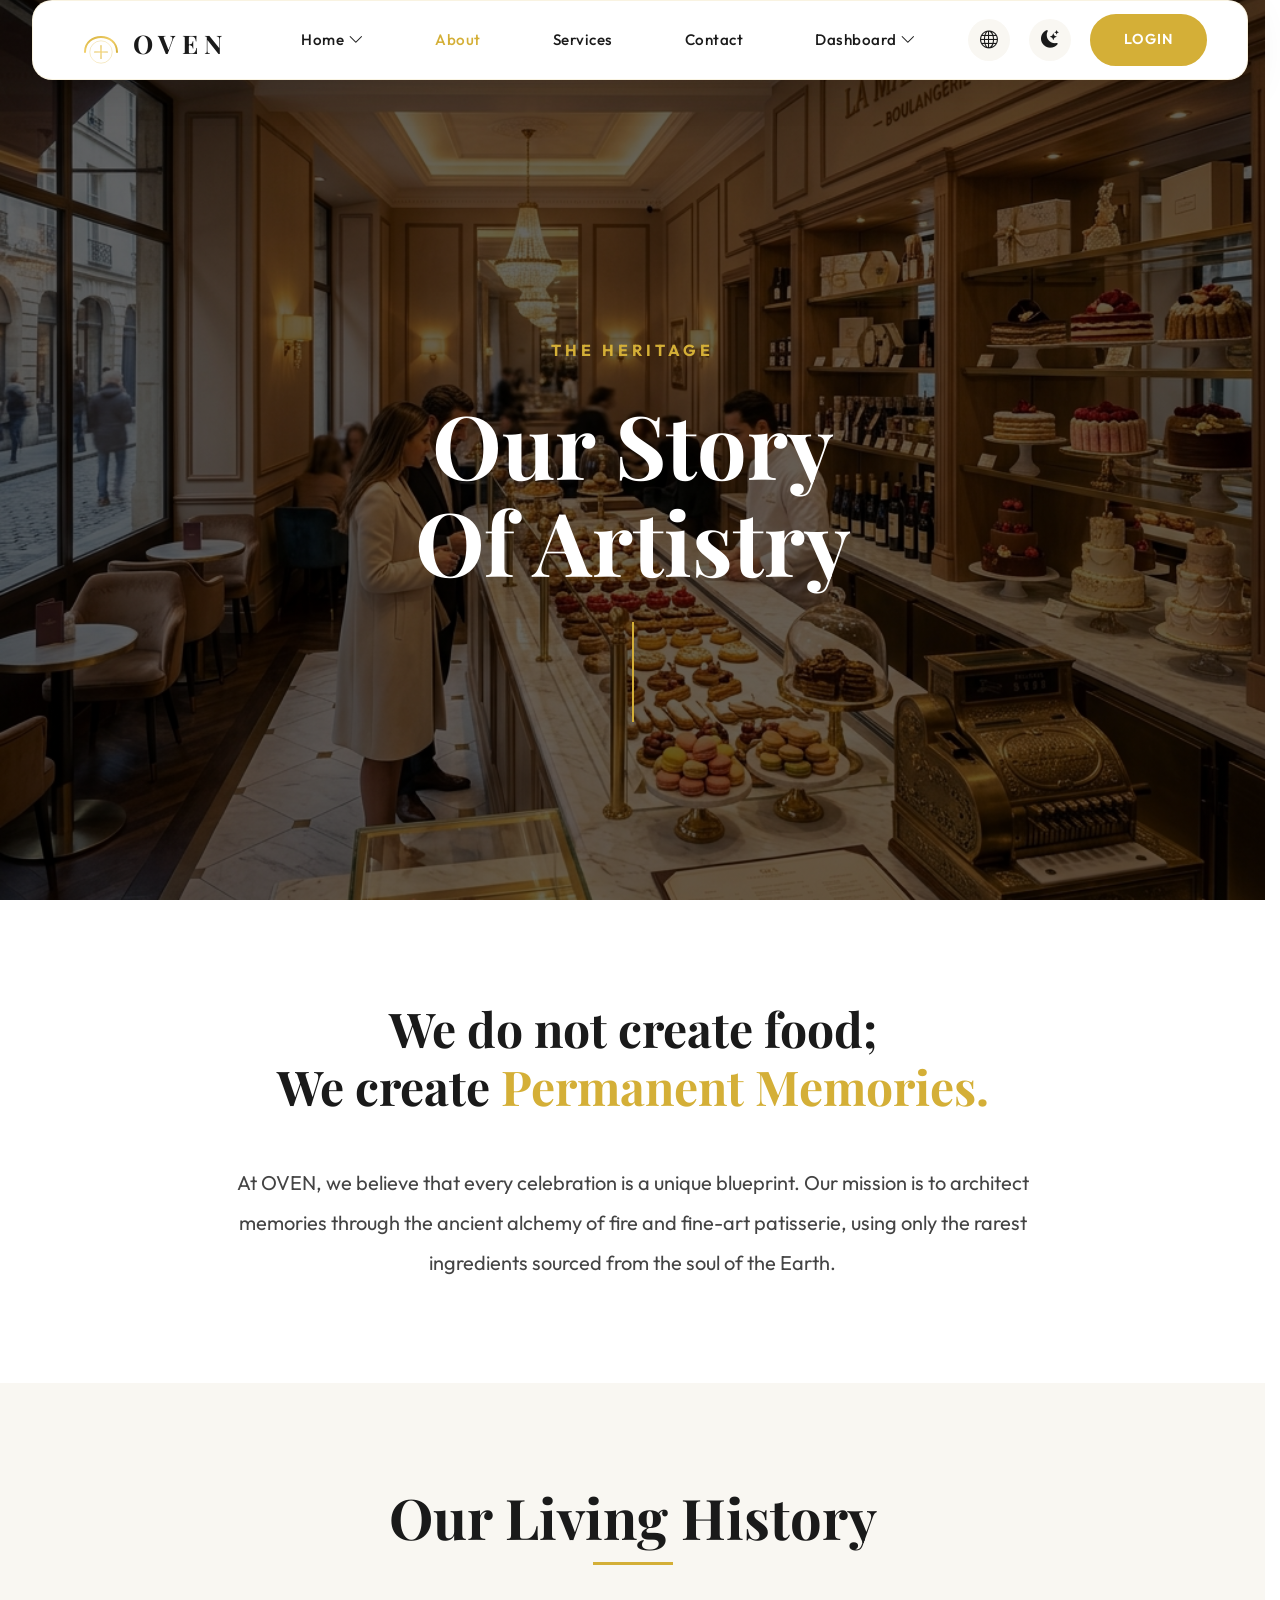
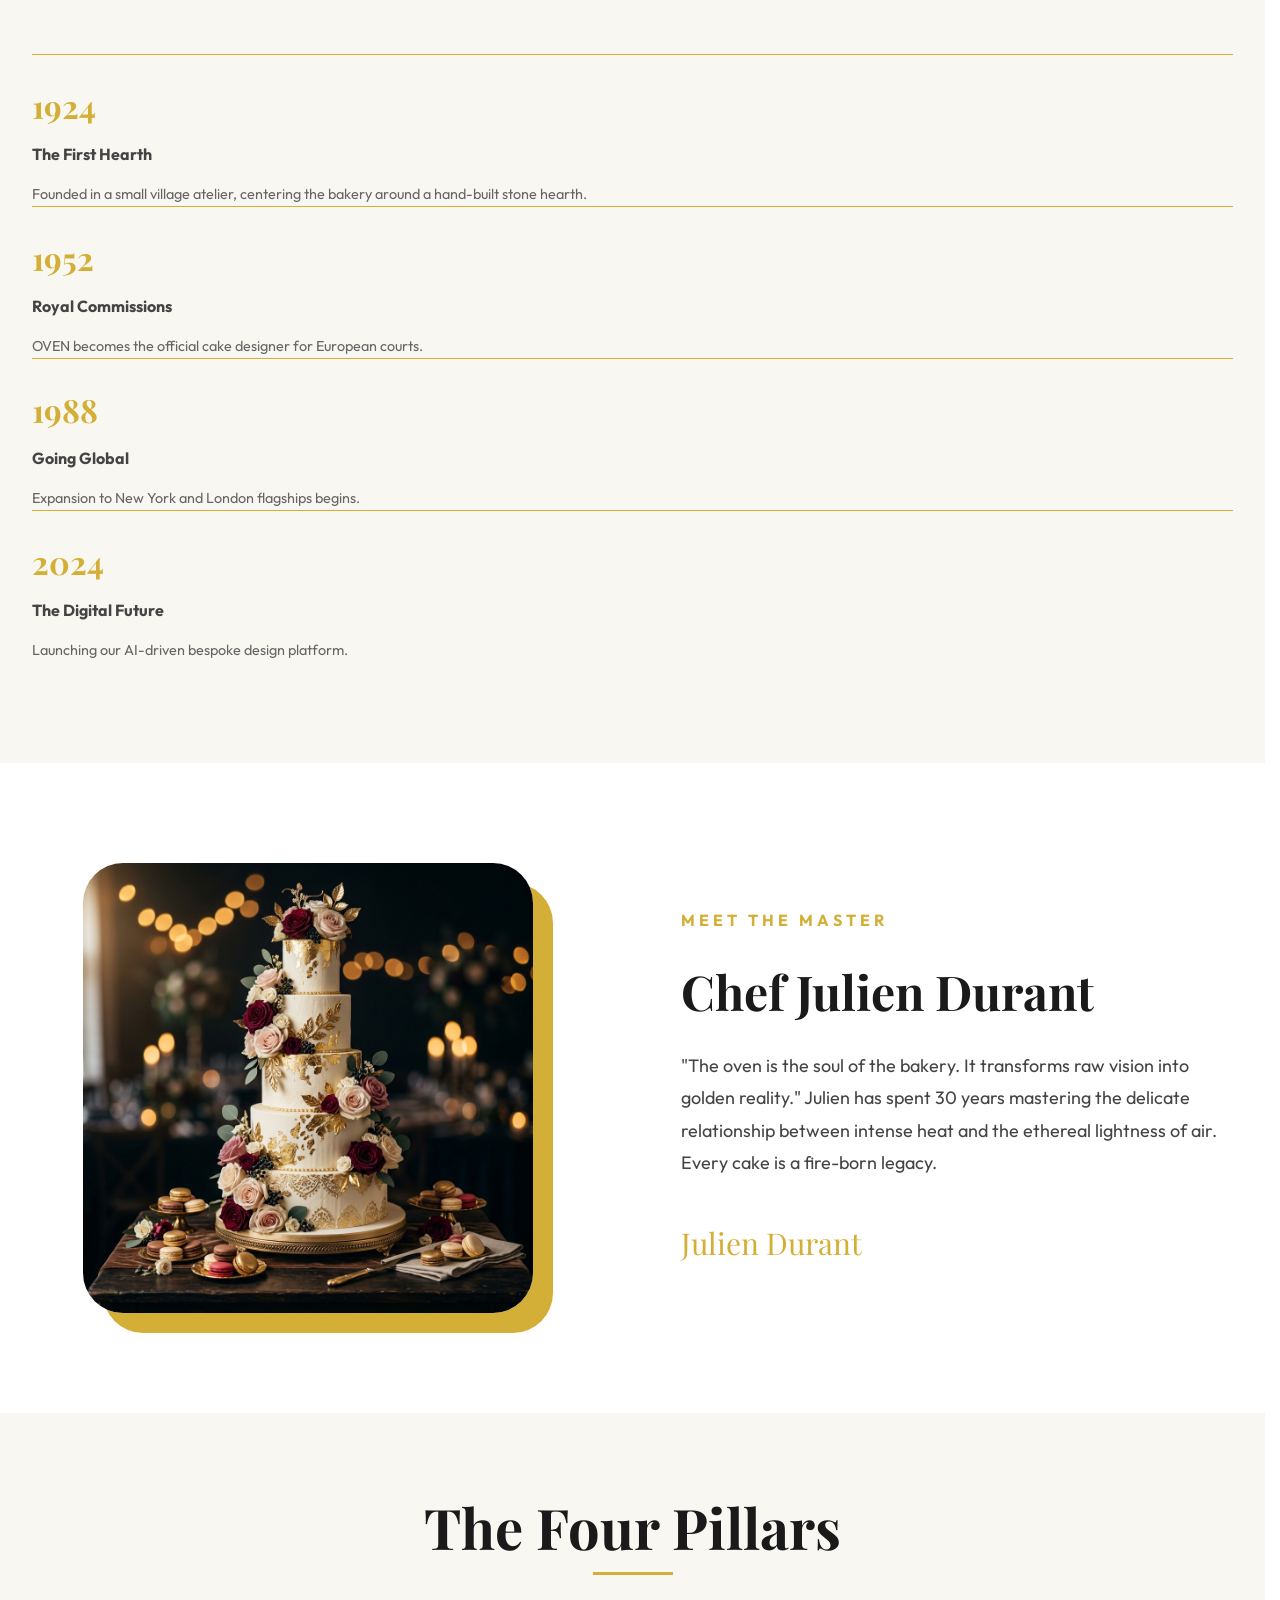
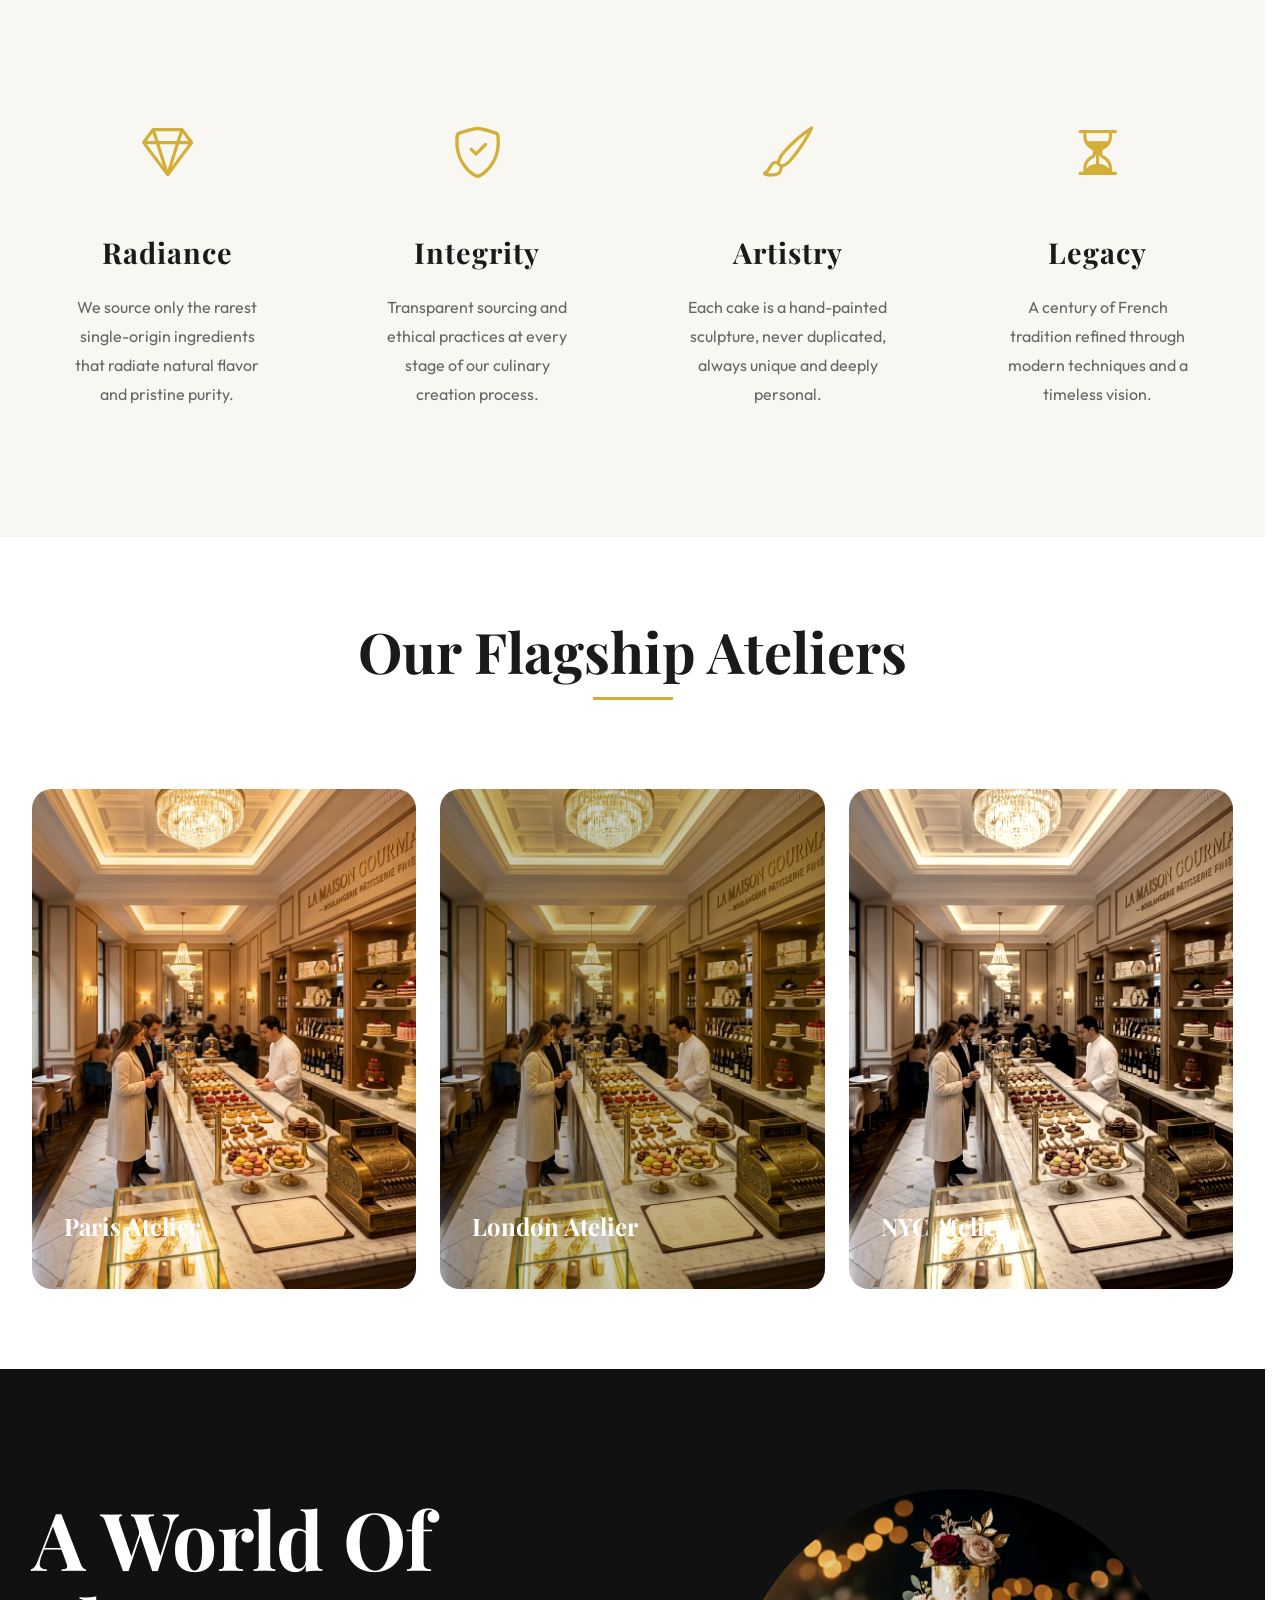
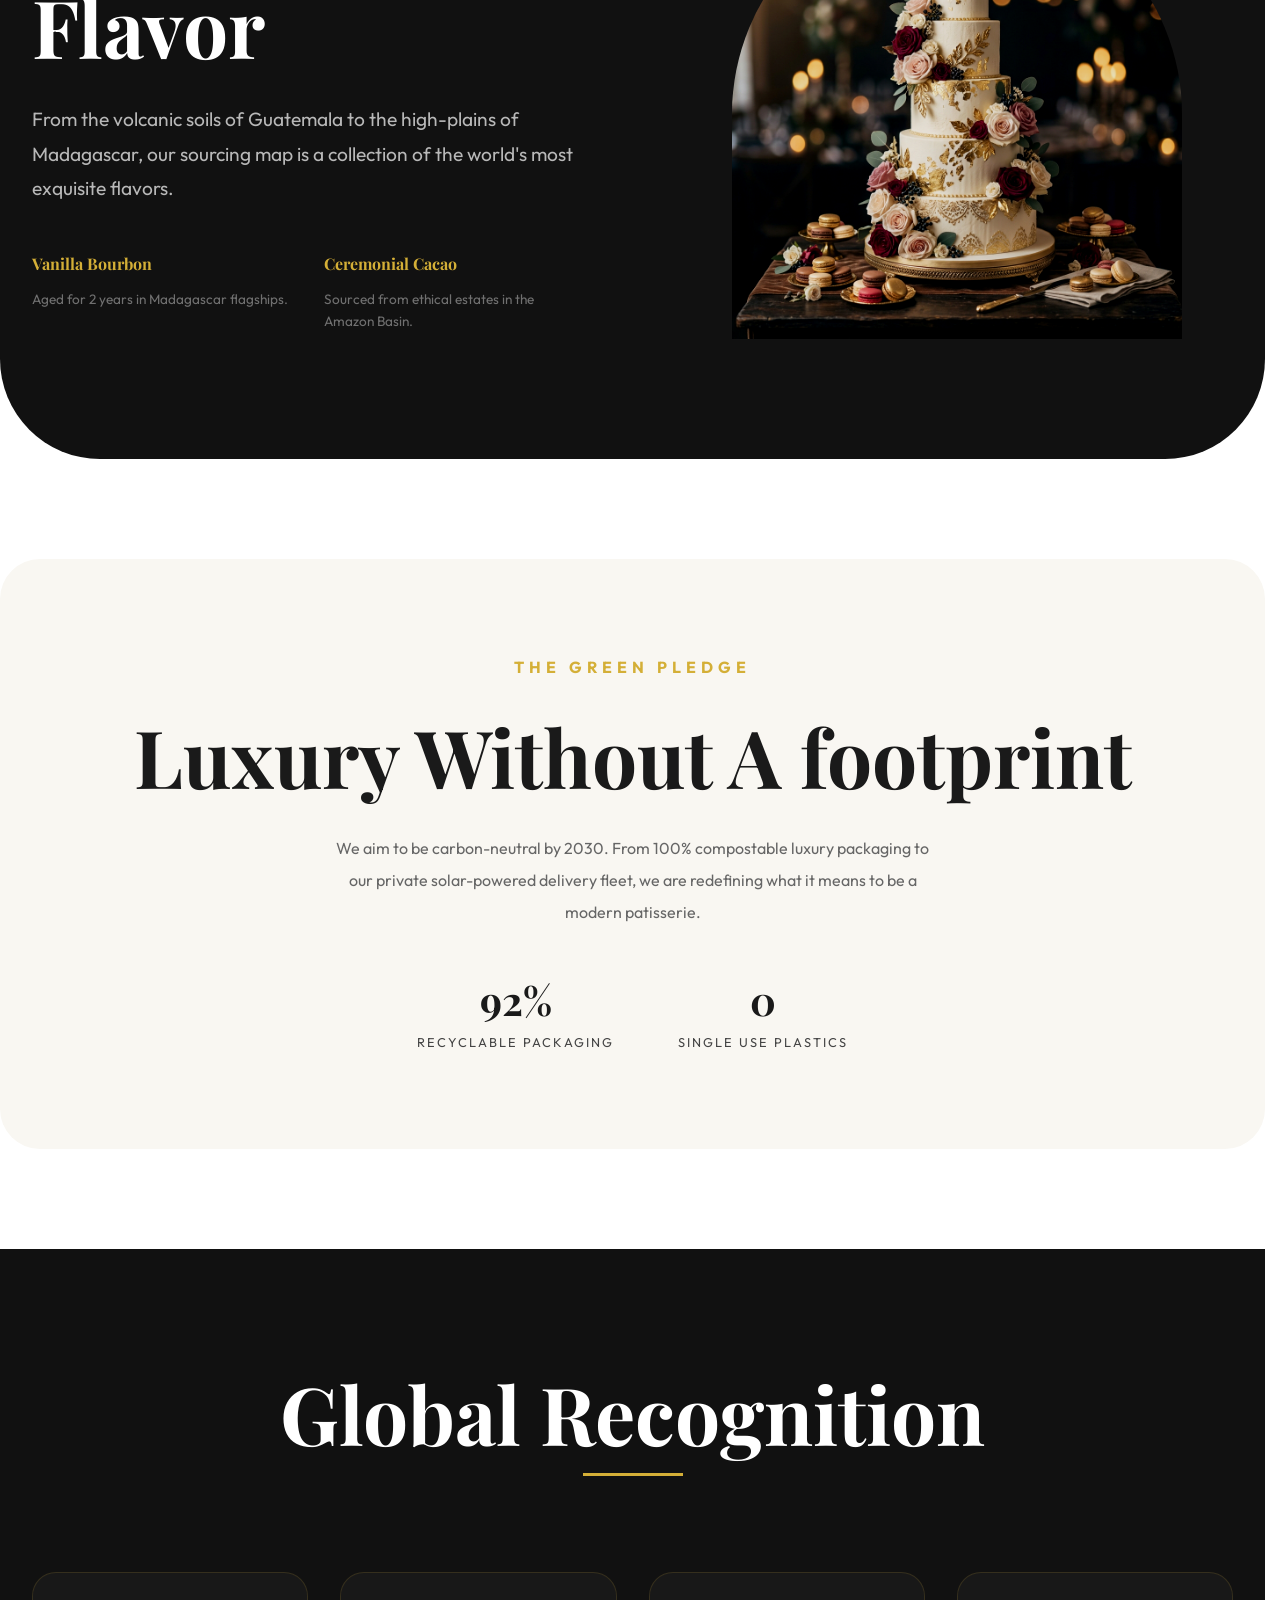
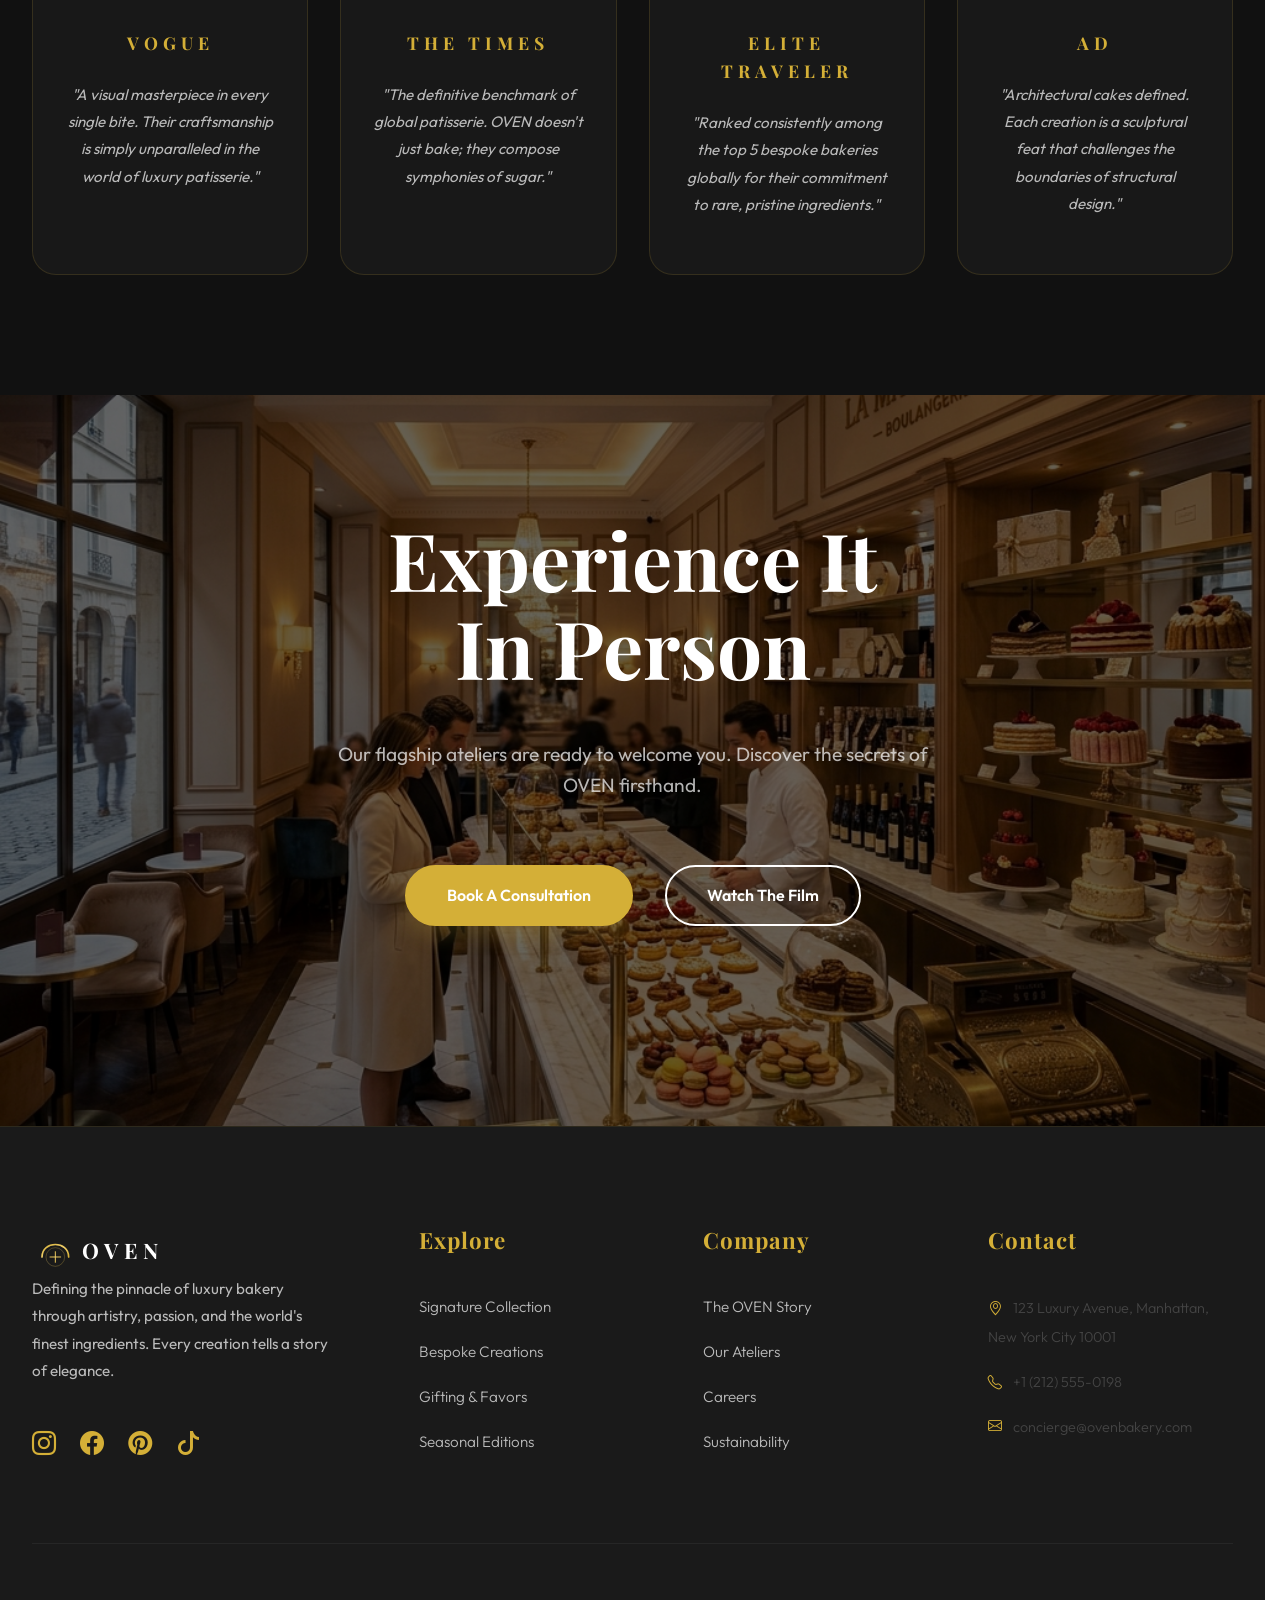
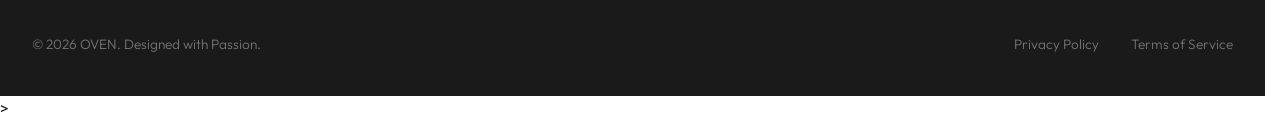
==== commit 7ef7c24f: "Update cake shop website files and assets" ====
--- a/about.html
+++ b/about.html
@@ -4,7 +4,7 @@
 <head>
     <meta charset="UTF-8">
     <meta name="viewport" content="width=device-width, initial-scale=1.0">
-    <title>About La Maison | Our Heritage & Artistry</title>
+    <title>About OVEN | Our Heritage & Artistry</title>
     <!-- Fonts -->
     <link
         href="https://fonts.googleapis.com/css2?family=Playfair+Display:ital,wght@0,400..900;1,400..900&family=Outfit:wght@100..900&display=swap"
@@ -14,7 +14,7 @@
     <!-- CSS -->
     <link rel="stylesheet" href="style.css">
     <!-- Favicon -->
-    <link rel="icon" type="image/png" href="assets/images/logo.png">
+    <link rel="icon" type="image/svg+xml" href="assets/images/favicon.svg">
 </head>
 
 <body data-theme="light">
@@ -22,7 +22,21 @@
     <header>
         <div class="container nav-wrapper">
             <div class="logo">
-                <a href="index.html"><img src="assets/images/logo.png" alt="La Maison Logo"></a>
+                <a href="index.html">
+                    <svg viewBox="0 0 220 60" xmlns="http://www.w3.org/2000/svg" class="oven-logo-svg">
+                        <defs>
+                            <linearGradient id="premiumGold" x1="0%" y1="0%" x2="100%" y2="100%">
+                                <stop offset="0%" style="stop-color:#D4AF37;stop-opacity:1" />
+                                <stop offset="50%" style="stop-color:#F2D06B;stop-opacity:1" />
+                                <stop offset="100%" style="stop-color:#D4AF37;stop-opacity:1" />
+                            </linearGradient>
+                        </defs>
+                        <path d="M15 45 C 15 20, 55 20, 55 45" stroke="url(#premiumGold)" stroke-width="2.5" fill="none" stroke-linecap="round"/>
+                        <path d="M27 45 L 43 45 M 35 37 L 35 53" stroke="url(#premiumGold)" stroke-width="1.5" fill="none" stroke-linecap="round"/>
+                        <circle cx="35" cy="45" r="14" stroke="url(#premiumGold)" stroke-width="1" fill="none" opacity="0.4"/>
+                        <text x="75" y="48" fill="var(--text)" font-family="'Playfair Display', serif" font-size="32" font-weight="700" letter-spacing="8">OVEN</text>
+                    </svg>
+                </a>
             </div>
 
             <nav class="nav-center">
@@ -58,14 +72,11 @@
     <main>
         <!-- 1. Hero: Heritage -->
         <section class="hero"
-            style="background: url('assets/images/bakery-interior.png') center/cover; padding-top: 15rem; height: 80vh;">
-            <div style="position: absolute; inset:0; background: var(--background); opacity: 0.5;"></div>
-            <div class="container" style="position: relative; z-index: 2; text-align: center; color: var(--text);">
-                <span
-                    style="color: var(--primary); font-weight: 700; letter-spacing: 5px; text-transform: uppercase;"></span>
-                <h1 class="premium-font" style="font-size: 6rem; line-height: 1.1; margin: 2rem 0;">Our Story <br>Of
+            style="background: linear-gradient(rgba(0,0,0,0.6), rgba(0,0,0,0.6)), url('assets/images/bakery-interior.png') center/cover; padding-top: 15rem; height: 80vh; display: flex; align-items: center; justify-content: center;">
+            <div class="container" style="position: relative; z-index: 2; text-align: center; color: white;">
+                <span class="font-bold tracking-widest uppercase" style="color: var(--primary);">THE HERITAGE</span>
+                <h1 class="text-hero font-heading font-bold leading-tight text-white" style="margin: 2rem 0;">Our Story <br>Of
                     Artistry</h1>
-                <p style="margin: 0 auto 3rem; max-width: 600px; color: var(--text-muted); font-size: 1.2rem;"></p>
                 <div style="width: 2px; height: 100px; background: var(--primary); margin: 0 auto;"></div>
             </div>
         </section>
@@ -73,11 +84,11 @@
         <!-- 2. Manifesto -->
         <section id="manifesto" class="reveal" style="padding: 100px 0; background: var(--background);">
             <div class="container" style="text-align: center; max-width: 900px;">
-                <h2 class="premium-font" style="font-size: 4rem; line-height: 1.2; margin-bottom: 3rem;">We do not
+                <h2 class="text-5xl font-heading font-bold leading-snug" style="margin-bottom: 3rem;">We do not
                     create food; <br>We create <span style="color: var(--primary);">Permanent Memories.</span></h2>
-                <p style="font-size: 1.25rem; line-height: 2; color: var(--text-muted);">At La Maison, we believe that
-                    every celebration is a blank canvas. Our mission is to fill that canvas with the fine-art of
-                    sweetness, using only the rarest ingredients sourced from the soul of the Earth.</p>
+                <p class="text-xl leading-loose text-muted">At OVEN, we believe that
+                    every celebration is a unique blueprint. Our mission is to architect memories through the ancient alchemy of
+                    fire and fine-art patisserie, using only the rarest ingredients sourced from the soul of the Earth.</p>
             </div>
         </section>
 
@@ -90,14 +101,13 @@
             <div class="container grid-2col timeline-grid">
                 <div style="border-top: 1px solid var(--primary); padding-top: 2rem;">
                     <h4 class="premium-font" style="color: var(--primary); font-size: 2rem;">1924</h4>
-                    <p style="font-weight: 700; margin: 1rem 0;">The First Atelier</p>
-                    <p style="font-size: 0.9rem; color: var(--text-muted);">Founded on Rue de Rivoli by Master Patissier
-                        Marc-André.</p>
+                    <p style="font-weight: 700; margin: 1rem 0;">The First Hearth</p>
+                    <p style="font-size: 0.9rem; color: var(--text-muted);">Founded in a small village atelier, centering the bakery around a hand-built stone hearth.</p>
                 </div>
                 <div style="border-top: 1px solid var(--primary); padding-top: 2rem;">
                     <h4 class="premium-font" style="color: var(--primary); font-size: 2rem;">1952</h4>
                     <p style="font-weight: 700; margin: 1rem 0;">Royal Commissions</p>
-                    <p style="font-size: 0.9rem; color: var(--text-muted);">La Maison becomes the official cake designer
+                    <p style="font-size: 0.9rem; color: var(--text-muted);">OVEN becomes the official cake designer
                         for European courts.</p>
                 </div>
                 <div style="border-top: 1px solid var(--primary); padding-top: 2rem;">
@@ -116,24 +126,21 @@
         </section>
 
         <!-- 4. Meet The Founder -->
-        <section id="founder" class="reveal">
-            <div class="container grid-2col founder-grid">
-                <div style="position: relative;">
+        <section id="founder" class="reveal" style="padding: 100px 0;">
+            <div class="container grid-main founder-grid" style="grid-template-columns: repeat(2, 1fr); gap: 6rem; align-items: center;">
+                <div style="position: relative; display: flex; align-items: center; justify-content: center;">
                     <img src="assets/images/hero-cake.png" alt="Founder Portrait"
-                        style="width: 100%; border-radius: 40px; box-shadow: 20px 20px 0 var(--primary);">
-                </div>
-                <div>
-                    <span
-                        style="color: var(--primary); font-weight: 700; letter-spacing: 5px; text-transform: uppercase;">MEET
+                        style="width: 100%; max-width: 450px; border-radius: 40px; box-shadow: 20px 20px 0 var(--primary);">
+                </div>
+                <div style="display: flex; flex-direction: column; justify-content: center;">
+                    <span class="font-bold tracking-widest uppercase" style="color: var(--primary);">MEET
                         THE MASTER</span>
-                    <h2 class="premium-font" style="font-size: 4rem; line-height: 1.1; margin: 2.5rem 0;">Chef Julien
+                    <h2 class="text-5xl font-heading font-bold leading-tight" style="margin: 2rem 0;">Chef Julien
                         Durant</h2>
-                    <p style="font-size: 1.15rem; line-height: 2; color: var(--text-muted); margin-bottom: 3rem;">
-                        "Complexity is easy; simplicity is the ultimate luxury." Julien has spent 30 years refining the
-                        balance between structural architecture and the ethereal lightness of air. Every cake he touches
-                        becomes a piece of history.</p>
-                    <div
-                        style="font-family: var(--font-heading); font-style: italic; font-size: 2rem; color: var(--primary);">
+                    <p class="text-lg leading-relaxed text-muted" style="margin-bottom: 2.5rem;">
+                        "The oven is the soul of the bakery. It transforms raw vision into golden reality." Julien has spent 30 years mastering the 
+                        delicate relationship between intense heat and the ethereal lightness of air. Every cake is a fire-born legacy.</p>
+                    <div class="font-heading italic text-3xl" style="color: var(--primary);">
                         Julien Durant</div>
                 </div>
             </div>
@@ -203,18 +210,18 @@
         <!-- 7. Sourcing Excellence -->
         <section id="sourcing" class="reveal"
             style="background: #111111; color: white; border-radius: 0 0 100px 100px; padding: 120px 0;">
-            <div class="container"
-                style="display: grid; grid-template-columns: 1.2fr 1fr; gap: 8rem; align-items: center;">
+            <div class="container grid-main"
+                style="grid-template-columns: repeat(2, 1fr); gap: 6rem; align-items: center;">
                 <div>
-                    <h2 class="premium-font h1-heading" style="margin-bottom: 3rem;">A World Of
+                    <h2 class="premium-font h1-heading text-white" style="margin-bottom: 2rem;">A World Of
                         <br>Flavor
                     </h2>
-                    <p style="font-size: 1.2rem; color: rgba(255,255,255,0.6); line-height: 1.8; margin-bottom: 4rem;">
+                    <p class="text-white-muted" style="font-size: 1.2rem; line-height: 1.8; margin-bottom: 3rem;">
                         From the volcanic soils of Guatemala to the high-plains of Madagascar, our sourcing map is a
                         collection of the world's most exquisite flavors.</p>
-                    <div style="display: grid; grid-template-columns: repeat(2, 1fr); gap: 3rem;">
+                    <div style="display: grid; grid-template-columns: repeat(2, 1fr); gap: 2rem;">
                         <div>
-                            <h4 class="premium-font" style="color: var(--primary); margin-bottom: 1rem;">Vanilla Bourban
+                            <h4 class="premium-font" style="color: var(--primary); margin-bottom: 1rem;">Vanilla Bourbon
                             </h4>
                             <p style="font-size: 0.85rem; color: rgba(255,255,255,0.4);">Aged for 2 years in Madagascar
                                 flagships.</p>
@@ -227,9 +234,9 @@
                         </div>
                     </div>
                 </div>
-                <div>
+                <div style="display: flex; justify-content: center;">
                     <img src="assets/images/hero-cake.png"
-                        style="width: 100%; border-radius: 50% 50% 0 0; filter: contrast(1.2) brightness(0.9);">
+                        style="width: 100%; max-width: 450px; border-radius: 50% 50% 0 0; filter: contrast(1.1) brightness(0.9);">
                 </div>
             </div>
         </section>
@@ -258,7 +265,7 @@
         <!-- 9. Global Recognition (Premium Dark Version) -->
         <section id="awards-about" class="reveal" style="background: #111111; color: white; padding: 120px 0;">
             <div class="container" style="text-align: center; margin-bottom: 6rem;">
-                <h2 class="premium-font h1-heading" style="margin-bottom: 1rem;">Global Recognition</h2>
+                <h2 class="premium-font h1-heading text-white" style="margin-bottom: 1rem;">Global Recognition</h2>
                 <div style="width: 100px; height: 3px; background: var(--primary); margin: 0 auto;"></div>
             </div>
             <div class="container" style="display: grid; grid-template-columns: repeat(4, 1fr); gap: 2rem;">
@@ -281,7 +288,7 @@
                         THE
                         TIMES</h5>
                     <p style="font-size: 0.95rem; color: rgba(255,255,255,0.7); font-style: italic; line-height: 1.8;">
-                        "The definitive benchmark of global patisserie. La Maison doesn't just bake; they compose
+                        "The definitive benchmark of global patisserie. OVEN doesn't just bake; they compose
                         symphonies of sugar."</p>
                 </div>
                 <!-- Card 3 -->
@@ -312,9 +319,9 @@
             style="padding: 120px 0 200px; text-align: center; background: url('assets/images/bakery-interior.png') center/cover; position: relative;">
             <div style="position: absolute; inset:0; background: rgba(0,0,0,0.6);"></div>
             <div class="container" style="position: relative; z-index: 2; color: white;">
-                <h2 class="premium-font h1-heading" style="margin-bottom: 3rem;">Experience It <br>In Person</h2>
-                <p style="max-width: 600px; margin: 0 auto 4rem; color: rgba(255,255,255,0.7); font-size: 1.2rem;">Our
-                    flagship ateliers are ready to welcome you. Discover the secrets of La Maison firsthand.</p>
+                <h2 class="premium-font h1-heading text-white" style="margin-bottom: 3rem;">Experience It <br>In Person</h2>
+                <p class="text-white-muted" style="max-width: 600px; margin: 0 auto 4rem; font-size: 1.2rem;">Our
+                    flagship ateliers are ready to welcome you. Discover the secrets of OVEN firsthand.</p>
                 <div style="display: flex; justify-content: center; gap: 2rem;">
                     <a href="#" class="primary-btn">Book A Consultation</a>
                     <a href="#" class="secondary-btn" style="border-color: white; color: white;">Watch The Film</a>
@@ -328,10 +335,25 @@
             <div class="footer-grid">
                 <!-- Logo & Info -->
                 <div class="footer-info">
-                    <div class="footer-logo"><img src="assets/images/logo.png" alt="Logo"></div>
-                    <p class="footer-desc">
-                        Defining the pinnacle of luxury bakery through artistry, passion, and the world's finest
-                        ingredients. Every creation tells a story of elegance.</p>
+                    <div class="footer-logo">
+                        <a href="index.html">
+                            <svg viewBox="0 0 220 60" xmlns="http://www.w3.org/2000/svg" style="height: 40px; width: auto;">
+                                <defs>
+                                    <linearGradient id="footerGoldAbout" x1="0%" y1="0%" x2="100%" y2="100%">
+                                        <stop offset="0%" style="stop-color:#D4AF37;stop-opacity:1" />
+                                        <stop offset="50%" style="stop-color:#F2D06B;stop-opacity:1" />
+                                        <stop offset="100%" style="stop-color:#D4AF37;stop-opacity:1" />
+                                    </linearGradient>
+                                </defs>
+                                <path d="M15 45 C 15 20, 55 20, 55 45" stroke="url(#footerGoldAbout)" stroke-width="2.5" fill="none" stroke-linecap="round"/>
+                                <path d="M27 45 L 43 45 M 35 37 L 35 53" stroke="url(#footerGoldAbout)" stroke-width="1.5" fill="none" stroke-linecap="round"/>
+                                <circle cx="35" cy="45" r="14" stroke="url(#footerGoldAbout)" stroke-width="1" fill="none" opacity="0.4"/>
+                                <text x="75" y="48" fill="#FFFFFF" font-family="'Playfair Display', serif" font-size="32" font-weight="700" letter-spacing="8">OVEN</text>
+                            </svg>
+                        </a>
+                    </div>
+                    <p class="footer-desc text-white-muted">
+                        Defining the pinnacle of luxury bakery through artistry, passion, and the world's finest ingredients. Every creation tells a story of elegance.</p>
                     <div class="footer-socials">
                         <a href="#"><i class="bi bi-instagram"></i></a>
                         <a href="#"><i class="bi bi-facebook"></i></a>
@@ -369,7 +391,7 @@
                     <ul style="display: flex; flex-direction: column; gap: 1.2rem;">
                         <li><a href="about.html"
                                 style="color: rgba(255, 255, 255, 0.7); font-size: 0.95rem; font-weight: 300;">The
-                                Maison Story</a></li>
+                                OVEN Story</a></li>
                         <li><a href="#"
                                 style="color: rgba(255, 255, 255, 0.7); font-size: 0.95rem; font-weight: 300;">Our
                                 Ateliers</a></li>
@@ -387,7 +409,7 @@
                     <h4 class="premium-font"
                         style="color: var(--primary); font-size: 1.4rem; margin-bottom: 2.5rem; letter-spacing: 1px;">
                         Contact</h4>
-                    <div style="color: rgba(255, 255, 255, 0.7); font-size: 0.9rem; line-height: 2; font-weight: 300;">
+                    <div class="text-white" style="font-size: 0.9rem; line-height: 2; font-weight: 300;">
                         <p style="margin-bottom: 1rem;"><i class="bi bi-geo-alt"
                                 style="color: var(--primary); margin-right: 0.5rem;"></i> 123 Luxury Avenue, Manhattan,
                             <br>New York City 10001
@@ -395,7 +417,7 @@
                         <p style="margin-bottom: 1rem;"><i class="bi bi-telephone"
                                 style="color: var(--primary); margin-right: 0.5rem;"></i> +1 (212) 555-0198</p>
                         <p><i class="bi bi-envelope" style="color: var(--primary); margin-right: 0.5rem;"></i>
-                            concierge@lamaison.com</p>
+                            concierge@ovenbakery.com</p>
                     </div>
                 </div>
             </div>
@@ -403,7 +425,7 @@
             <!-- Bottom Bar -->
             <div style="display: flex; justify-content: space-between; align-items: center; padding-top: 40px;">
                 <p style="font-size: 0.85rem; color: rgba(255, 255, 255, 0.4); font-weight: 300;">&copy; <span
-                        id="year"></span> La Maison Bakery. Designed with Passion.</p>
+                        id="year"></span> OVEN. Designed with Passion.</p>
                 <div style="display: flex; gap: 2rem;">
                     <a href="#" style="font-size: 0.85rem; color: rgba(255, 255, 255, 0.4); font-weight: 300;">Privacy
                         Policy</a>
--- a/style.css
+++ b/style.css
@@ -11,6 +11,46 @@
     --transition: all 0.4s cubic-bezier(0.165, 0.84, 0.44, 1);
     --font-heading: 'Playfair Display', serif;
     --font-body: 'Outfit', sans-serif;
+
+    /* Typography System */
+    --text-xs: 0.75rem;
+    /* 12px */
+    --text-sm: 0.875rem;
+    /* 14px */
+    --text-base: 1rem;
+    /* 16px */
+    --text-lg: 1.125rem;
+    /* 18px */
+    --text-xl: 1.25rem;
+    /* 20px */
+    --text-2xl: 1.5rem;
+    /* 24px */
+    --text-3xl: 1.875rem;
+    /* 30px */
+    --text-4xl: 2.25rem;
+    /* 36px */
+    --text-5xl: 3rem;
+    /* 48px */
+    --text-hero: 5rem;
+    /* 80px */
+
+    --weight-light: 300;
+    --weight-regular: 400;
+    --weight-medium: 500;
+    --weight-semibold: 600;
+    --weight-bold: 700;
+
+    --leading-tight: 1.1;
+    --leading-snug: 1.2;
+    --leading-normal: 1.6;
+    --leading-relaxed: 1.8;
+    --leading-loose: 2;
+
+    --tracking-tight: -0.02em;
+    --tracking-normal: 0em;
+    --tracking-wide: 0.05em;
+    --tracking-wider: 0.1em;
+    --tracking-widest: 0.25em;
 }
 
 [data-theme="dark"] {
@@ -35,11 +75,15 @@
 html,
 body {
     width: 100%;
-    max-width: 100vw;
     margin: 0;
     padding: 0;
     overflow-x: hidden;
     position: relative;
+}
+
+/* Fix for scrollbar overlap (Point 2) */
+html {
+    scrollbar-gutter: stable;
 }
 
 body {
@@ -54,15 +98,158 @@
 h2,
 h3,
 h4,
-.premium-font {
+.premium-font,
+.font-heading {
     font-family: var(--font-heading);
 }
 
+.font-body {
+    font-family: var(--font-body);
+}
+
+.text-white {
+    color: #FFFFFF !important;
+}
+
+.text-white-muted {
+    color: rgba(255, 255, 255, 0.7) !important;
+}
+
+/* Typography Utility Classes */
+.text-xs {
+    font-size: var(--text-xs);
+}
+
+.text-sm {
+    font-size: var(--text-sm);
+}
+
+.text-base {
+    font-size: var(--text-base);
+}
+
+.text-lg {
+    font-size: var(--text-lg);
+}
+
+.text-xl {
+    font-size: var(--text-xl);
+}
+
+.text-2xl {
+    font-size: var(--text-2xl);
+}
+
+.text-3xl {
+    font-size: var(--text-3xl);
+}
+
+.text-4xl {
+    font-size: var(--text-4xl);
+}
+
+.text-5xl {
+    font-size: var(--text-5xl);
+}
+
+.text-hero {
+    font-size: var(--text-hero);
+}
+
+.font-light {
+    font-weight: var(--weight-light);
+}
+
+.font-regular {
+    font-weight: var(--weight-regular);
+}
+
+.font-medium {
+    font-weight: var(--weight-medium);
+}
+
+.font-semibold {
+    font-weight: var(--weight-semibold);
+}
+
+.font-bold {
+    font-weight: var(--weight-bold);
+}
+
+.leading-tight {
+    line-height: var(--leading-tight);
+}
+
+.leading-snug {
+    line-height: var(--leading-snug);
+}
+
+.leading-normal {
+    line-height: var(--leading-normal);
+}
+
+.leading-relaxed {
+    line-height: var(--leading-relaxed);
+}
+
+.leading-loose {
+    line-height: var(--leading-loose);
+}
+
+.tracking-tight {
+    letter-spacing: var(--tracking-tight);
+}
+
+.tracking-normal {
+    letter-spacing: var(--tracking-normal);
+}
+
+.tracking-wide {
+    letter-spacing: var(--tracking-wide);
+}
+
+.tracking-wider {
+    letter-spacing: var(--tracking-wider);
+}
+
+.tracking-widest {
+    letter-spacing: var(--tracking-widest);
+}
+
+
 .h1-heading {
-    font-size: 5.5rem;
+    font-size: 5rem;
+    /* Standardized (Point 25) */
+    font-weight: 700;
     line-height: 1.1;
     margin-bottom: 2rem;
     color: var(--text);
+}
+
+h1,
+h2,
+h3,
+h4 {
+    font-weight: 700;
+    line-height: 1.2;
+    margin-bottom: 1rem;
+}
+
+/* Contrast improvements (Points 26, 27) */
+.text-muted,
+p {
+    color: var(--text-muted);
+}
+
+[data-theme="light"] .text-muted,
+[data-theme="light"] p {
+    color: #444;
+    /* Darker for better contrast */
+}
+
+[data-theme="dark"] .text-muted,
+[data-theme="dark"] p {
+    color: #ccc;
 }
 
 a {
@@ -89,11 +276,21 @@
     top: 0;
     left: 0;
     width: 100%;
+    height: 80px;
+    /* Standardized height (Point 17) */
     z-index: 1000;
-    padding: 15px 0;
-    display: flex;
+    display: flex;
+    align-items: center;
     justify-content: center;
-    pointer-events: none; /* Allows clicks through the header padding */
+    pointer-events: none;
+    transition: var(--transition);
+}
+
+@media (max-width: 768px) {
+    header {
+        height: 64px;
+        /* Mobile height (Point 17) */
+    }
 }
 
 .nav-wrapper {
@@ -104,12 +301,14 @@
     justify-content: space-between;
     align-items: center;
     background: var(--background);
-    padding: 1rem 2.5rem;
+    padding: 0 2.5rem;
+    height: 100%;
+    /* Fill header height */
     border-radius: 20px;
     box-shadow: 0 10px 40px rgba(0, 0, 0, 0.12);
     border: 1px solid rgba(212, 175, 55, 0.15);
     transition: var(--transition);
-    pointer-events: auto; /* Re-enables clicks for the actual nav bar */
+    pointer-events: auto;
 }
 
 .nav-center {
@@ -123,10 +322,23 @@
     border-color: rgba(212, 175, 55, 0.3);
 }
 
-.logo img {
-    height: 50px;
-    object-fit: contain;
-    transition: var(--transition);
+.logo a {
+    display: flex;
+    align-items: center;
+    gap: 0.5rem;
+    text-decoration: none;
+    height: 100%;
+    transition: var(--transition);
+}
+
+.logo a:hover {
+    opacity: 0.8;
+}
+
+.oven-logo-svg {
+    height: 48px;
+    width: auto;
+    display: block;
 }
 
 .nav-item {
@@ -139,6 +351,9 @@
     display: flex;
     align-items: center;
     gap: 0.5rem;
+    height: 100%;
+    margin: 0 1rem;
+    /* Standardized spacing (Point 15) */
 }
 
 .nav-item::after {
@@ -152,20 +367,30 @@
     transition: var(--transition);
 }
 
-.nav-item:hover::after,
-.nav-item.active::after {
-    width: 100%;
-}
-
+.nav-item:hover,
 .nav-item.active {
-    color: var(--primary); /* High-fidelity persistent active state */
+    color: var(--primary);
+    /* High-fidelity persistent active state (Point 18) */
+}
+
+.nav-item::after {
+    content: '';
+    position: absolute;
+    bottom: 20px;
+    /* Aligned with standardized header */
+    left: 0;
+    width: 0;
+    height: 2px;
+    background: var(--primary);
+    transition: var(--transition);
 }
 
 .dropdown {
     position: absolute;
     top: 100%;
-    left: 50%;
-    transform: translateX(-50%) translateY(10px);
+    left: 0;
+    /* Directly beneath (Point 13) */
+    transform: translateY(10px);
     background: var(--background);
     box-shadow: 0 10px 40px rgba(0, 0, 0, 0.1);
     min-width: 220px;
@@ -180,7 +405,7 @@
 .nav-item:hover .dropdown {
     opacity: 1;
     visibility: visible;
-    transform: translateX(-50%) translateY(0);
+    transform: translateY(0);
 }
 
 .dropdown li a {
@@ -227,17 +452,25 @@
 .login-btn {
     background: var(--primary);
     color: var(--white);
-    padding: 0.75rem 1.8rem;
+    padding: 0.8rem 2rem;
+    /* Standardized (Point 9) */
     border-radius: 50px;
     font-weight: 600;
     border: 2px solid var(--primary);
     font-size: 0.9rem;
     letter-spacing: 1px;
+    display: flex;
+    align-items: center;
+    justify-content: center;
+    transition: var(--transition);
 }
 
 .login-btn:hover {
     background: transparent;
     color: var(--primary);
+    transform: translateY(-3px);
+    /* Hover effect (Point 10) */
+    box-shadow: 0 10px 20px rgba(212, 175, 55, 0.2);
 }
 
 .hamburger {
@@ -293,21 +526,45 @@
     gap: 1.5rem;
 }
 
+.primary-btn,
+.secondary-btn {
+    padding: 1rem 2.5rem;
+    border-radius: 50px;
+    font-weight: 600;
+    display: inline-flex;
+    align-items: center;
+    justify-content: center;
+    text-align: center;
+    /* Center text (Point 30) */
+    transition: var(--transition);
+    cursor: pointer;
+}
+
 .primary-btn {
     background: var(--primary);
     color: white;
-    padding: 1rem 2.5rem;
-    border-radius: 50px;
-    font-weight: 600;
     box-shadow: 0 10px 20px rgba(212, 175, 55, 0.2);
+    border: 2px solid var(--primary);
+}
+
+.primary-btn:hover {
+    background: var(--primary-dark);
+    transform: translateY(-5px);
+    /* Standardized hover (Point 10, 19) */
+    box-shadow: 0 15px 30px rgba(212, 175, 55, 0.3);
+    color: white;
 }
 
 .secondary-btn {
     border: 2px solid var(--primary);
     color: var(--primary);
-    padding: 1rem 2.5rem;
-    border-radius: 50px;
-    font-weight: 600;
+    background: transparent;
+}
+
+.secondary-btn:hover {
+    background: var(--primary);
+    color: white;
+    transform: translateY(-5px);
 }
 
 .hero-image {
@@ -363,11 +620,15 @@
 
 .feature-card {
     text-align: center;
-    padding: 4rem 2.5rem;
+    padding: 3rem 2rem;
     background: var(--surface);
     border-radius: 24px;
     transition: var(--transition);
     border: 1px solid transparent;
+    height: 100%;
+    display: flex;
+    flex-direction: column;
+    justify-content: center;
 }
 
 .feature-card:hover {
@@ -448,7 +709,7 @@
 .cake-overlay {
     position: absolute;
     inset: 0;
-    background: linear-gradient(to top, rgba(0, 0, 0, 0.8), transparent);
+    background: linear-gradient(to top, rgba(0, 0, 0, 0.85) 0%, rgba(0, 0, 0, 0.4) 50%, transparent 100%);
     display: flex;
     flex-direction: column;
     justify-content: flex-end;
@@ -458,6 +719,14 @@
     transition: var(--transition);
 }
 
+.cake-overlay p {
+    color: var(--primary);
+    font-weight: 700;
+    font-size: 1.25rem;
+    margin-top: 0.5rem;
+    text-shadow: 0 2px 4px rgba(0, 0, 0, 0.3);
+}
+
 .cake-item:hover .cake-overlay {
     opacity: 1;
 }
@@ -479,12 +748,14 @@
     content: '';
     position: absolute;
     inset: 0;
-    background: rgba(0, 0, 0, 0.4);
+    background: rgba(0, 0, 0, 0.65);
 }
 
 .parallax-content {
     position: relative;
     z-index: 1;
+    padding: 0 1rem;
+    text-shadow: 0 4px 15px rgba(0, 0, 0, 0.5);
 }
 
 /* Animations Logic */
@@ -625,9 +896,11 @@
     border-bottom: 1px solid rgba(212, 175, 55, 0.1);
     padding-bottom: 1.5rem;
 }
+
 .menu-item-row h4 {
     margin-right: 1.5rem;
 }
+
 .menu-item-row p {
     width: 100%;
 }
@@ -679,10 +952,25 @@
     color: #ffffff;
 }
 
+/* Footer link visibility (Point 21) */
+footer a {
+    transition: var(--transition);
+}
+
+footer a:hover {
+    color: var(--primary) !important;
+}
+
 /* ══ IMAGE SIZE CONSTRAINTS (Desktop Styling) ══ */
 @media (min-width: 1100px) {
-    .atelier-image, .bridal-image, .midnight-img-container, .fleet-image, .digital-icon-container, 
-    .hero-image img, .chef-special-img-container {
+
+    .atelier-image,
+    .bridal-image,
+    .midnight-img-container,
+    .fleet-image,
+    .digital-icon-container,
+    .hero-image img,
+    .chef-special-img-container {
         max-width: 450px !important;
         margin-inline: auto !important;
     }
@@ -690,49 +978,75 @@
 
 /* ══ RESPONSIVE (Standardized to Insurance Project Alignment) ══ */
 @media (max-width: 1100px) {
-    .nav-center, .nav-right .login-btn { display: none !important; }
-    .hamburger { display: flex !important; }
-    
+
+    .nav-center,
+    .nav-right .login-btn {
+        display: none !important;
+    }
+
+    .hamburger {
+        display: flex !important;
+    }
+
     header {
         top: 0 !important;
         padding: 0 !important;
     }
+
     .nav-wrapper {
         border-radius: 0 !important;
         width: 100% !important;
         max-width: 100% !important;
         padding: 1rem 1.5rem !important;
     }
-    .hero { 
-        display: block !important; 
-        min-height: auto !important; 
-        padding-top: 130px !important; 
-        padding-bottom: 60px !important; 
-    }
-    .hero-wrapper { 
-        flex-direction: column !important; 
-        text-align: center !important; 
-    }
-    .hero-content { 
-        padding: 0 !important; 
-        max-width: 100% !important; 
+
+    .hero {
+        display: block !important;
+        min-height: auto !important;
+        padding-top: 130px !important;
+        padding-bottom: 60px !important;
+    }
+
+    .hero-wrapper {
+        flex-direction: column !important;
+        text-align: center !important;
+    }
+
+    .hero-content {
+        padding: 0 !important;
+        max-width: 100% !important;
         margin-bottom: 3rem !important;
     }
-    .hero-btns { justify-content: center !important; }
-    .hero-image { 
-        justify-content: center !important; 
-        width: 100% !important; 
-    }
-    .hero-image img { 
-        width: 85% !important; 
-        max-width: 450px !important; 
+
+    .hero-btns {
+        justify-content: center !important;
+    }
+
+    .hero-image {
+        justify-content: center !important;
+        width: 100% !important;
+    }
+
+    .hero-image img {
+        width: 85% !important;
+        max-width: 450px !important;
         margin: 0 auto !important;
     }
 
-    .grid-main { grid-template-columns: 1fr 1fr !important; gap: 2rem !important; }
-    .cake-gallery { grid-template-columns: 1fr 1fr !important; }
-    .footer-grid { grid-template-columns: 1fr 1fr !important; gap: 3rem !important; }
-    
+    .grid-main {
+        grid-template-columns: 1fr 1fr !important;
+        gap: 2rem !important;
+    }
+
+    .cake-gallery {
+        grid-template-columns: 1fr 1fr !important;
+    }
+
+    .footer-grid {
+        grid-template-columns: 1fr 1fr !important;
+        gap: 3rem !important;
+    }
+
     /* Target sections with inline grids */
     section div[style*="display: grid"],
     .grid-2col {
@@ -743,12 +1057,14 @@
         display: flex !important;
         align-items: center !important;
     }
-    .chef-special-grid { 
+
+    .chef-special-grid {
         display: flex !important;
         flex-direction: column !important;
         text-align: center !important;
         align-items: center !important;
     }
+
     .content-reveal {
         display: flex !important;
         flex-direction: column !important;
@@ -758,55 +1074,147 @@
 }
 
 @media (max-width: 900px) {
-    .container { padding: 0 28px !important; }
-    header { top: 0; width: 100%; border-radius: 0; }
-    .nav-wrapper { border-radius: 0; padding: 1rem 1.5rem; }
+    .container {
+        padding: 0 28px !important;
+    }
+
+    header {
+        top: 0;
+        width: 100%;
+        border-radius: 0;
+    }
+
+    .nav-wrapper {
+        border-radius: 0;
+        padding: 1rem 1.5rem;
+    }
 }
 
 @media (max-width: 768px) {
-    section { padding: 60px 0 !important; }
-    .hero h1 { font-size: 2.5rem !important; }
-    .h1-heading { font-size: 2.8rem !important; line-height: 1.1 !important; }
-    .section-title h2 { font-size: 2.2rem !important; }
-    .grid-main, .footer-grid { grid-template-columns: 1fr !important; }
-    
-    .hero-btns { flex-direction: column !important; align-items: center !important; }
-    .hero-btns a { width: 100% !important; max-width: 300px !important; }
-    
-    .testimonial-card { flex-direction: column !important; text-align: center !important; }
-    .stars-column { flex-direction: row !important; justify-content: center !important; margin-bottom: 1rem !important; }
-    
+    section {
+        padding: 60px 0 !important;
+    }
+
+    .hero h1 {
+        font-size: 2.5rem !important;
+    }
+
+    .h1-heading {
+        font-size: 2.8rem !important;
+        line-height: 1.1 !important;
+    }
+
+    .section-title h2 {
+        font-size: 2.2rem !important;
+    }
+
+    .grid-main,
+    .footer-grid {
+        grid-template-columns: 1fr !important;
+    }
+
+    .hero-btns {
+        flex-direction: column !important;
+        align-items: center !important;
+    }
+
+    .hero-btns a {
+        width: 100% !important;
+        max-width: 300px !important;
+    }
+
+    .testimonial-card {
+        flex-direction: column !important;
+        text-align: center !important;
+    }
+
+    .stars-row {
+        justify-content: center !important;
+        margin-bottom: 1rem !important;
+    }
+
     /* Footer stacking */
-    footer .container > div[style*="display: grid"] {
+    footer .container>div[style*="display: grid"] {
         grid-template-columns: 1fr !important;
         gap: 3rem !important;
         text-align: center !important;
     }
+
     .footer-info {
         display: flex;
         flex-direction: column;
         align-items: center;
     }
-    .footer-info div { display: flex; justify-content: center; width: 100%; }
-    .footer-info p { margin-inline: auto; }
-    .footer-info .footer-socials { justify-content: center; }
-    
-    footer ul { align-items: center !important; }
-    footer p, footer h4 { text-align: center !important; }
+
+    .footer-info div {
+        display: flex;
+        justify-content: center;
+        width: 100%;
+    }
+
+    .footer-info p {
+        margin-inline: auto;
+    }
+
+    .footer-info .footer-socials {
+        justify-content: center;
+    }
+
+    footer ul {
+        align-items: center !important;
+    }
+
+    footer p,
+    footer h4 {
+        text-align: center !important;
+    }
 }
 
 @media (max-width: 600px) {
-    :root { --header-h: 66px; }
-    .container { padding: 0 18px !important; }
-    .hero h1 { font-size: 2rem !important; }
-    .h1-heading { font-size: 2.2rem !important; }
-    .footer-bottom-inner { flex-direction: column; text-align: center; gap: 1rem; }
-    .cake-gallery { grid-template-columns: 1fr !important; }
+    :root {
+        --header-h: 66px;
+    }
+
+    .container {
+        padding: 0 18px !important;
+    }
+
+    .hero h1 {
+        font-size: 2rem !important;
+    }
+
+    .h1-heading {
+        font-size: 2.2rem !important;
+    }
+
+    .footer-bottom-inner {
+        flex-direction: column;
+        text-align: center;
+        gap: 1rem;
+    }
+
+    .cake-gallery {
+        grid-template-columns: 1fr !important;
+    }
 }
 
 @media (max-width: 480px) {
-    .section-title h2 { font-size: 1.6rem !important; }
-    .h1-heading { font-size: 1.9rem !important; }
-    .hero-image img { width: 100% !important; box-shadow: 10px 10px 0 var(--primary) !important; }
-    .primary-btn, .secondary-btn { padding: 0.8rem 1.5rem !important; font-size: 0.85rem !important; }
+    .section-title h2 {
+        font-size: 1.6rem !important;
+    }
+
+    .h1-heading {
+        font-size: 1.9rem !important;
+    }
+
+    .hero-image img {
+        width: 100% !important;
+        box-shadow: 10px 10px 0 var(--primary) !important;
+    }
+
+    .primary-btn,
+    .secondary-btn {
+        padding: 0.8rem 1.5rem !important;
+        font-size: 0.85rem !important;
+    }
 }
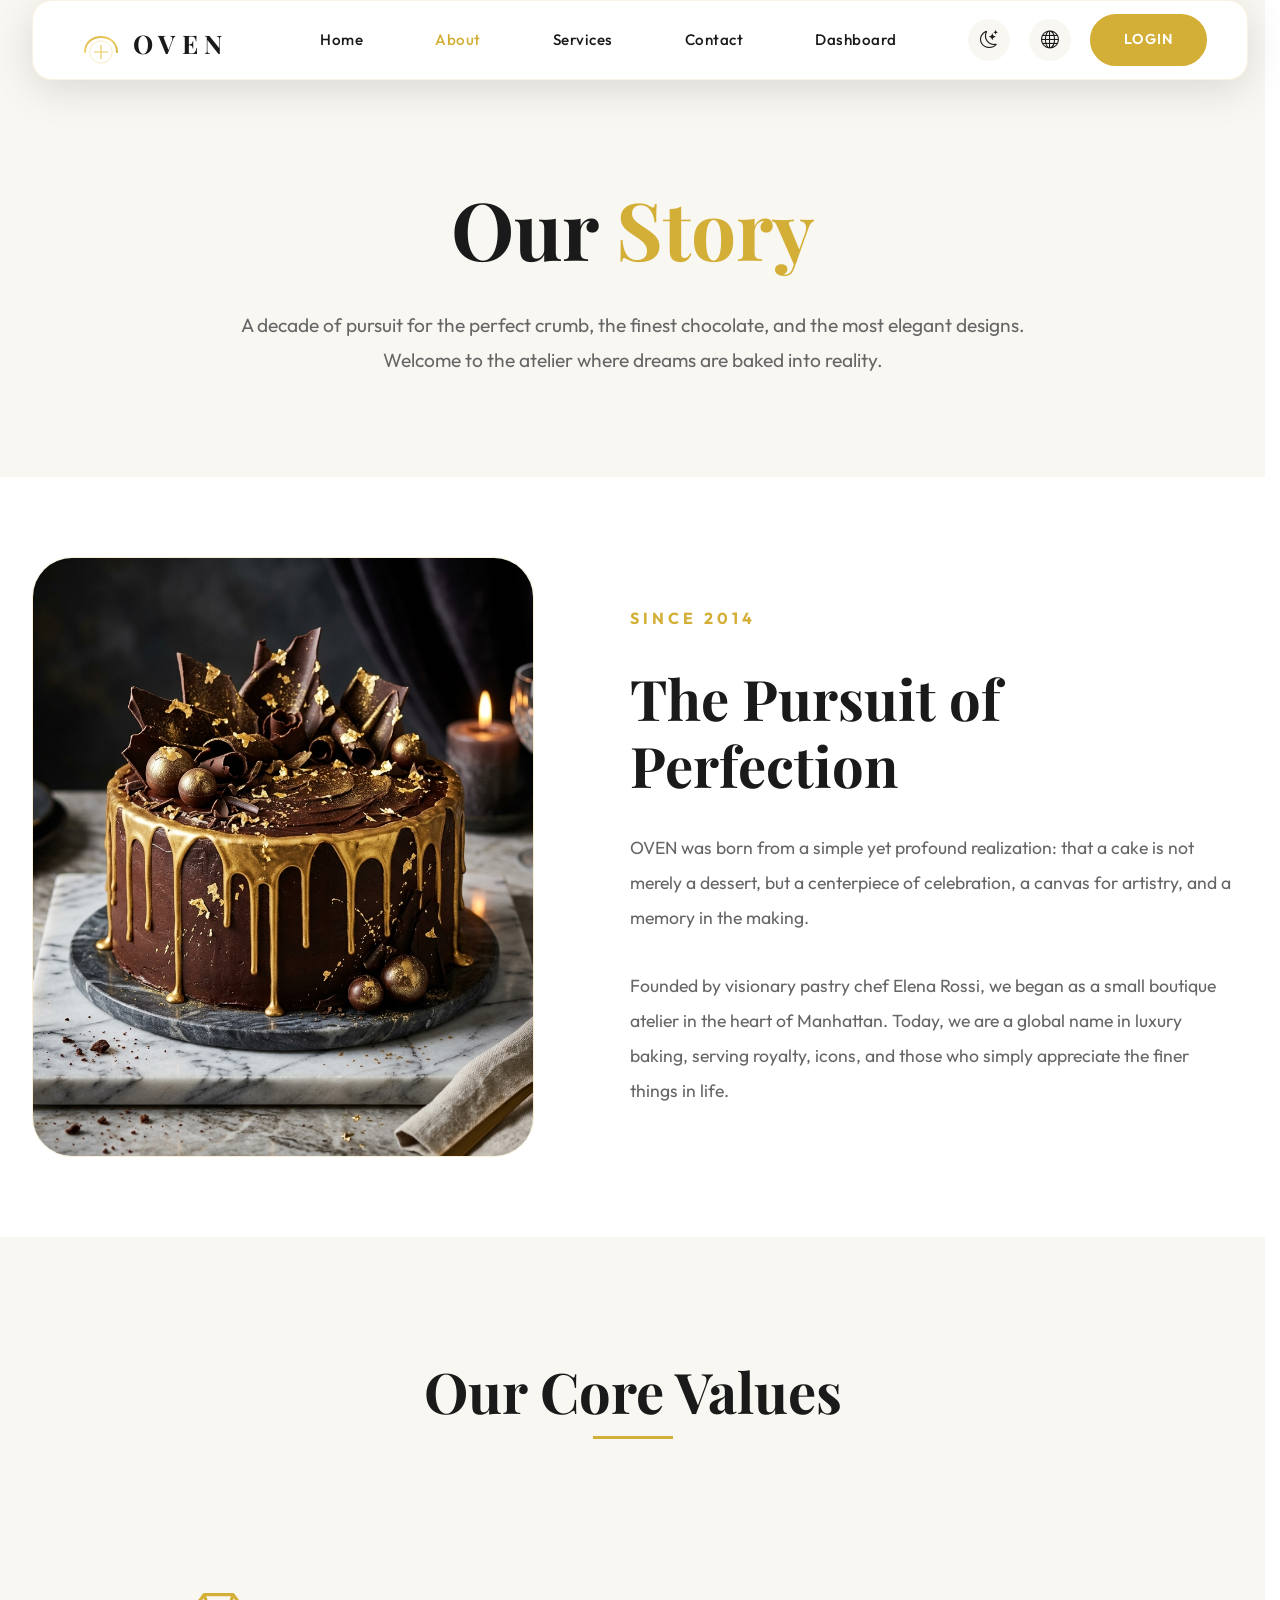
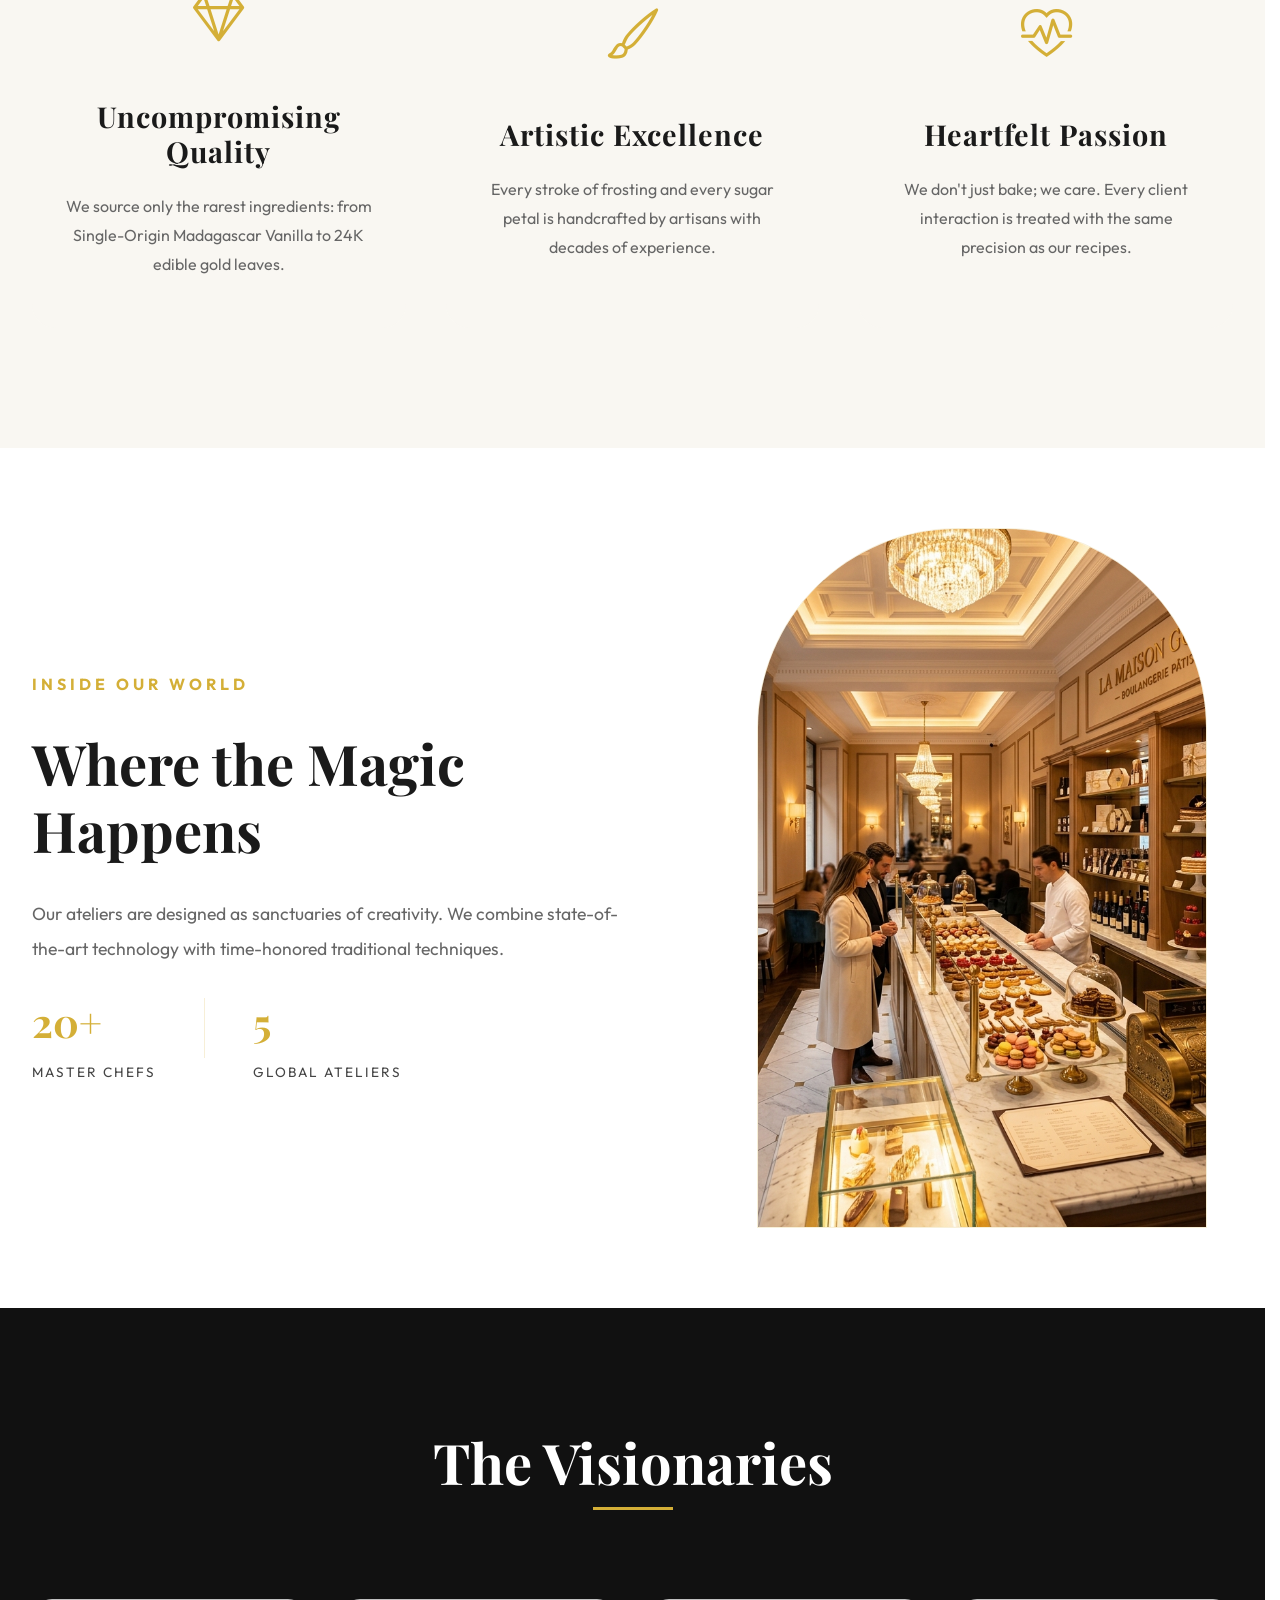
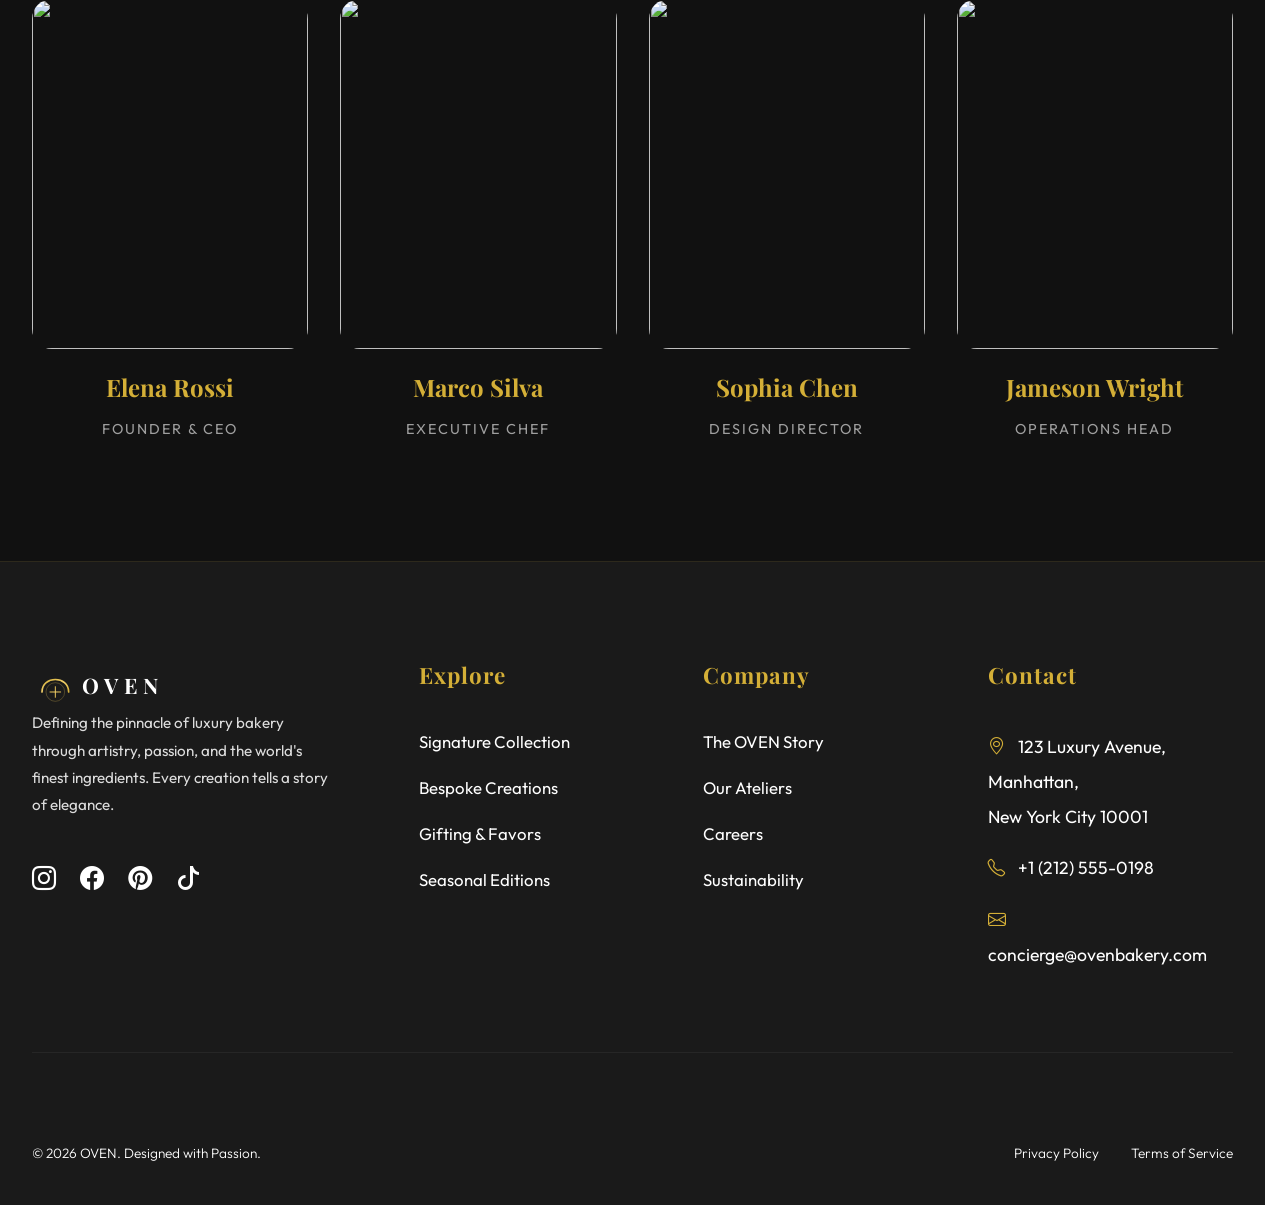
==== commit 36c33c84: "Update cake shop website files" ====
--- a/about.html
+++ b/about.html
@@ -4,36 +4,31 @@
 <head>
     <meta charset="UTF-8">
     <meta name="viewport" content="width=device-width, initial-scale=1.0">
-    <title>About OVEN | Our Heritage & Artistry</title>
-    <!-- Fonts -->
-    <link
-        href="https://fonts.googleapis.com/css2?family=Playfair+Display:ital,wght@0,400..900;1,400..900&family=Outfit:wght@100..900&display=swap"
-        rel="stylesheet">
-    <!-- Icons -->
-    <link rel="stylesheet" href="https://cdn.jsdelivr.net/npm/bootstrap-icons@1.11.3/font/bootstrap-icons.min.css">
-    <!-- CSS -->
+    <title>The OVEN Story | Luxury Artisanal Bakery</title>
+    <!-- CSS & Fonts -->
     <link rel="stylesheet" href="style.css">
-    <!-- Favicon -->
-    <link rel="icon" type="image/svg+xml" href="assets/images/favicon.svg">
+    <link rel="stylesheet" href="https://cdn.jsdelivr.net/npm/bootstrap-icons@1.11.1/font/bootstrap-icons.css">
+    <link href="https://fonts.googleapis.com/css2?family=Outfit:wght@300;400;600;700&family=Playfair+Display:ital,wght@0,700;1,700&display=swap" rel="stylesheet">
 </head>
 
 <body data-theme="light">
-    <!-- Header Section -->
-    <header>
-        <div class="container nav-wrapper">
+
+    <!-- Header & Nav -->
+    <header id="main-header">
+        <div class="nav-wrapper">
             <div class="logo">
                 <a href="index.html">
-                    <svg viewBox="0 0 220 60" xmlns="http://www.w3.org/2000/svg" class="oven-logo-svg">
+                    <svg class="oven-logo-svg" viewBox="0 0 220 60" xmlns="http://www.w3.org/2000/svg">
                         <defs>
-                            <linearGradient id="premiumGold" x1="0%" y1="0%" x2="100%" y2="100%">
+                            <linearGradient id="logoGold" x1="0%" y1="0%" x2="100%" y2="100%">
                                 <stop offset="0%" style="stop-color:#D4AF37;stop-opacity:1" />
                                 <stop offset="50%" style="stop-color:#F2D06B;stop-opacity:1" />
                                 <stop offset="100%" style="stop-color:#D4AF37;stop-opacity:1" />
                             </linearGradient>
                         </defs>
-                        <path d="M15 45 C 15 20, 55 20, 55 45" stroke="url(#premiumGold)" stroke-width="2.5" fill="none" stroke-linecap="round"/>
-                        <path d="M27 45 L 43 45 M 35 37 L 35 53" stroke="url(#premiumGold)" stroke-width="1.5" fill="none" stroke-linecap="round"/>
-                        <circle cx="35" cy="45" r="14" stroke="url(#premiumGold)" stroke-width="1" fill="none" opacity="0.4"/>
+                        <path d="M15 45 C 15 20, 55 20, 55 45" stroke="url(#logoGold)" stroke-width="2.5" fill="none" stroke-linecap="round"/>
+                        <path d="M27 45 L 43 45 M 35 37 L 35 53" stroke="url(#logoGold)" stroke-width="1.5" fill="none" stroke-linecap="round"/>
+                        <circle cx="35" cy="45" r="14" stroke="url(#logoGold)" stroke-width="1" fill="none" opacity="0.4"/>
                         <text x="75" y="48" fill="var(--text)" font-family="'Playfair Display', serif" font-size="32" font-weight="700" letter-spacing="8">OVEN</text>
                     </svg>
                 </a>
@@ -41,7 +36,7 @@
 
             <nav class="nav-center">
                 <div class="nav-item">
-                    <span>Home <i class="bi bi-chevron-down"></i></span>
+                    <a href="index.html">Home</a>
                     <ul class="dropdown">
                         <li><a href="index.html">Home 1</a></li>
                         <li><a href="home2.html">Home 2</a></li>
@@ -51,7 +46,7 @@
                 <div class="nav-item"><a href="services.html">Services</a></div>
                 <div class="nav-item"><a href="contact.html">Contact</a></div>
                 <div class="nav-item">
-                    <span>Dashboard <i class="bi bi-chevron-down"></i></span>
+                    <a>Dashboard</a>
                     <ul class="dropdown">
                         <li><a href="dashboard.html">User Dashboard</a></li>
                         <li><a href="admin-dashboard.html">Admin Dashboard</a></li>
@@ -60,271 +55,135 @@
             </nav>
 
             <div class="nav-right">
-                <button class="icon-btn" id="dir-toggle" title="Toggle LTR/RTL"><i class="bi bi-globe"></i></button>
-                <button class="icon-btn" id="theme-toggle" title="Toggle Light/Dark Theme"><i
-                        class="bi bi-moon-stars-fill"></i></button>
-                <a href="login.html" class="login-btn">LOGIN</a>
-                <div class="hamburger"><i class="bi bi-list"></i></div>
+                <button class="icon-btn" id="theme-toggle"><i class="bi bi-moon-stars"></i></button>
+                <button class="icon-btn" id="dir-toggle"><i class="bi bi-globe"></i></button>
+                <a href="#" class="login-btn">LOGIN</a>
+                <div class="hamburger" id="hamburger-btn">
+                    <i class="bi bi-list"></i>
+                </div>
             </div>
         </div>
     </header>
 
     <main>
-        <!-- 1. Hero: Heritage -->
-        <section class="hero"
-            style="background: linear-gradient(rgba(0,0,0,0.6), rgba(0,0,0,0.6)), url('assets/images/bakery-interior.png') center/cover; padding-top: 15rem; height: 80vh; display: flex; align-items: center; justify-content: center;">
-            <div class="container" style="position: relative; z-index: 2; text-align: center; color: white;">
-                <span class="font-bold tracking-widest uppercase" style="color: var(--primary);">THE HERITAGE</span>
-                <h1 class="text-hero font-heading font-bold leading-tight text-white" style="margin: 2rem 0;">Our Story <br>Of
-                    Artistry</h1>
-                <div style="width: 2px; height: 100px; background: var(--primary); margin: 0 auto;"></div>
-            </div>
-        </section>
-
-        <!-- 2. Manifesto -->
-        <section id="manifesto" class="reveal" style="padding: 100px 0; background: var(--background);">
-            <div class="container" style="text-align: center; max-width: 900px;">
-                <h2 class="text-5xl font-heading font-bold leading-snug" style="margin-bottom: 3rem;">We do not
-                    create food; <br>We create <span style="color: var(--primary);">Permanent Memories.</span></h2>
-                <p class="text-xl leading-loose text-muted">At OVEN, we believe that
-                    every celebration is a unique blueprint. Our mission is to architect memories through the ancient alchemy of
-                    fire and fine-art patisserie, using only the rarest ingredients sourced from the soul of the Earth.</p>
-            </div>
-        </section>
-
-        <!-- 3. Timeline / Heritage -->
-        <section id="timeline" class="reveal" style="background: var(--surface); padding: 100px 0;">
-            <div class="container section-title">
-                <h2>Our Living History</h2>
-                <div class="divider"></div>
-            </div>
-            <div class="container grid-2col timeline-grid">
-                <div style="border-top: 1px solid var(--primary); padding-top: 2rem;">
-                    <h4 class="premium-font" style="color: var(--primary); font-size: 2rem;">1924</h4>
-                    <p style="font-weight: 700; margin: 1rem 0;">The First Hearth</p>
-                    <p style="font-size: 0.9rem; color: var(--text-muted);">Founded in a small village atelier, centering the bakery around a hand-built stone hearth.</p>
-                </div>
-                <div style="border-top: 1px solid var(--primary); padding-top: 2rem;">
-                    <h4 class="premium-font" style="color: var(--primary); font-size: 2rem;">1952</h4>
-                    <p style="font-weight: 700; margin: 1rem 0;">Royal Commissions</p>
-                    <p style="font-size: 0.9rem; color: var(--text-muted);">OVEN becomes the official cake designer
-                        for European courts.</p>
-                </div>
-                <div style="border-top: 1px solid var(--primary); padding-top: 2rem;">
-                    <h4 class="premium-font" style="color: var(--primary); font-size: 2rem;">1988</h4>
-                    <p style="font-weight: 700; margin: 1rem 0;">Going Global</p>
-                    <p style="font-size: 0.9rem; color: var(--text-muted);">Expansion to New York and London flagships
-                        begins.</p>
-                </div>
-                <div style="border-top: 1px solid var(--primary); padding-top: 2rem;">
-                    <h4 class="premium-font" style="color: var(--primary); font-size: 2rem;">2024</h4>
-                    <p style="font-weight: 700; margin: 1rem 0;">The Digital Future</p>
-                    <p style="font-size: 0.9rem; color: var(--text-muted);">Launching our AI-driven bespoke design
-                        platform.</p>
-                </div>
-            </div>
-        </section>
-
-        <!-- 4. Meet The Founder -->
-        <section id="founder" class="reveal" style="padding: 100px 0;">
-            <div class="container grid-main founder-grid" style="grid-template-columns: repeat(2, 1fr); gap: 6rem; align-items: center;">
-                <div style="position: relative; display: flex; align-items: center; justify-content: center;">
-                    <img src="assets/images/hero-cake.png" alt="Founder Portrait"
-                        style="width: 100%; max-width: 450px; border-radius: 40px; box-shadow: 20px 20px 0 var(--primary);">
-                </div>
-                <div style="display: flex; flex-direction: column; justify-content: center;">
-                    <span class="font-bold tracking-widest uppercase" style="color: var(--primary);">MEET
-                        THE MASTER</span>
-                    <h2 class="text-5xl font-heading font-bold leading-tight" style="margin: 2rem 0;">Chef Julien
-                        Durant</h2>
-                    <p class="text-lg leading-relaxed text-muted" style="margin-bottom: 2.5rem;">
-                        "The oven is the soul of the bakery. It transforms raw vision into golden reality." Julien has spent 30 years mastering the 
-                        delicate relationship between intense heat and the ethereal lightness of air. Every cake is a fire-born legacy.</p>
-                    <div class="font-heading italic text-3xl" style="color: var(--primary);">
-                        Julien Durant</div>
-                </div>
-            </div>
-        </section>
-
-        <!-- 5. Core Values -->
-        <section id="values" class="reveal" style="background: var(--surface);">
-            <div class="container section-title">
-                <h2>The Four Pillars</h2>
-                <div class="divider"></div>
-            </div>
-            <div class="container grid-main" style="grid-template-columns: repeat(4, 1fr);">
-                <div class="feature-card">
-                    <i class="bi bi-gem"></i>
-                    <h3 class="premium-font">Radiance</h3>
-                    <p>We source only the rarest single-origin ingredients that radiate natural flavor and pristine
-                        purity.</p>
-                </div>
-                <div class="feature-card">
-                    <i class="bi bi-shield-check"></i>
-                    <h3 class="premium-font">Integrity</h3>
-                    <p>Transparent sourcing and ethical practices at every stage of our culinary creation process.</p>
-                </div>
-                <div class="feature-card">
-                    <i class="bi bi-brush"></i>
-                    <h3 class="premium-font">Artistry</h3>
-                    <p>Each cake is a hand-painted sculpture, never duplicated, always unique and deeply personal.</p>
-                </div>
-                <div class="feature-card">
-                    <i class="bi bi-hourglass-split"></i>
-                    <h3 class="premium-font">Legacy</h3>
-                    <p>A century of French tradition refined through modern techniques and a timeless vision.</p>
-                </div>
-            </div>
-        </section>
-
-        <!-- 6. Our Ateliers Gallery -->
-        <section id="gallery" class="reveal">
-            <div class="container section-title">
-                <h2>Our Flagship Ateliers</h2>
-                <div class="divider"></div>
-            </div>
-            <div class="container" style="display: grid; grid-template-columns: repeat(3, 1fr); gap: 1.5rem;">
-                <div style="height: 500px; overflow: hidden; border-radius: 20px; position: relative;">
+        <!-- Hero Section -->
+        <section style="padding: 180px 0 100px; background: var(--surface);">
+            <div class="container" style="text-align: center;">
+                <h1 class="premium-font text-hero" style="margin-bottom: 2rem;">Our <span style="color: var(--primary);">Story</span></h1>
+                <p style="max-width: 800px; margin: 0 auto; font-size: 1.2rem; color: var(--text-muted); line-height: 1.8;">
+                    A decade of pursuit for the perfect crumb, the finest chocolate, and the most elegant designs. 
+                    Welcome to the atelier where dreams are baked into reality.
+                </p>
+            </div>
+        </section>
+
+        <!-- The Beginning -->
+        <section class="reveal">
+            <div class="container" style="display: grid; grid-template-columns: 1fr 1.2fr; gap: 6rem; align-items: center;">
+                <div style="border-radius: 40px; overflow: hidden; height: 600px; border: 1px solid rgba(212, 175, 55, 0.2);">
+                    <img src="assets/images/cake1.png" style="width: 100%; height: 100%; object-fit: cover;">
+                </div>
+                <div>
+                    <span style="color: var(--primary); font-weight: 700; letter-spacing: 4px; text-transform: uppercase;">Since 2014</span>
+                    <h2 class="premium-font" style="font-size: 3.5rem; margin: 2rem 0;">The Pursuit of <br>Perfection</h2>
+                    <p style="font-size: 1.1rem; line-height: 2; color: var(--text-muted); margin-bottom: 2rem;">
+                        OVEN was born from a simple yet profound realization: that a cake is not merely a dessert, but a centerpiece of celebration, a canvas for artistry, and a memory in the making.
+                    </p>
+                    <p style="font-size: 1.1rem; line-height: 2; color: var(--text-muted);">
+                        Founded by visionary pastry chef Elena Rossi, we began as a small boutique atelier in the heart of Manhattan. Today, we are a global name in luxury baking, serving royalty, icons, and those who simply appreciate the finer things in life.
+                    </p>
+                </div>
+            </div>
+        </section>
+
+        <!-- Our Values -->
+        <section style="background: var(--surface); padding: 120px 0;" class="reveal">
+            <div class="container">
+                <div class="section-title">
+                    <h2>Our Core Values</h2>
+                </div>
+                <div class="grid-main">
+                    <div class="feature-card">
+                        <i class="bi bi-gem"></i>
+                        <h3>Uncompromising Quality</h3>
+                        <p>We source only the rarest ingredients: from Single-Origin Madagascar Vanilla to 24K edible gold leaves.</p>
+                    </div>
+                    <div class="feature-card">
+                        <i class="bi bi-brush"></i>
+                        <h3>Artistic Excellence</h3>
+                        <p>Every stroke of frosting and every sugar petal is handcrafted by artisans with decades of experience.</p>
+                    </div>
+                    <div class="feature-card">
+                        <i class="bi bi-heart-pulse"></i>
+                        <h3>Heartfelt Passion</h3>
+                        <p>We don't just bake; we care. Every client interaction is treated with the same precision as our recipes.</p>
+                    </div>
+                </div>
+            </div>
+        </section>
+
+        <!-- The Atelier -->
+        <section class="reveal">
+            <div class="container" style="display: grid; grid-template-columns: 1.2fr 1fr; gap: 6rem; align-items: center;">
+                <div>
+                    <span style="color: var(--primary); font-weight: 700; letter-spacing: 4px; text-transform: uppercase;">Inside Our World</span>
+                    <h2 class="premium-font" style="font-size: 3.5rem; margin: 2rem 0;">Where the Magic <br>Happens</h2>
+                    <p style="font-size: 1.1rem; line-height: 2; color: var(--text-muted); margin-bottom: 2rem;">
+                        Our ateliers are designed as sanctuaries of creativity. We combine state-of-the-art technology with time-honored traditional techniques.
+                    </p>
+                    <div style="display: flex; gap: 3rem;">
+                        <div>
+                            <h4 style="font-size: 2.5rem; color: var(--primary);">20+</h4>
+                            <p style="font-size: 0.85rem; letter-spacing: 2px;">MASTER CHEFS</p>
+                        </div>
+                        <div style="width: 1px; height: 60px; background: rgba(212, 175, 55, 0.2);"></div>
+                        <div>
+                            <h4 style="font-size: 2.5rem; color: var(--primary);">5</h4>
+                            <p style="font-size: 0.85rem; letter-spacing: 2px;">GLOBAL ATELIERS</p>
+                        </div>
+                    </div>
+                </div>
+                <div class="atelier-image" style="border-radius: 200px 200px 0 0; overflow: hidden; height: 700px; border: 1px solid rgba(212, 175, 55, 0.2);">
                     <img src="assets/images/bakery-interior.png" style="width: 100%; height: 100%; object-fit: cover;">
-                    <div style="position: absolute; bottom: 2rem; left: 2rem; color: white;">
-                        <h4 class="premium-font" style="font-size: 1.5rem;">Paris Atelier</h4>
-                    </div>
-                </div>
-                <div style="height: 500px; overflow: hidden; border-radius: 20px; position: relative;">
-                    <img src="assets/images/bakery-interior.png"
-                        style="width: 100%; height: 100%; object-fit: cover; filter: brightness(0.8) hue-rotate(10deg);">
-                    <div style="position: absolute; bottom: 2rem; left: 2rem; color: white;">
-                        <h4 class="premium-font" style="font-size: 1.5rem;">London Atelier</h4>
-                    </div>
-                </div>
-                <div style="height: 500px; overflow: hidden; border-radius: 20px; position: relative;">
-                    <img src="assets/images/bakery-interior.png"
-                        style="width: 100%; height: 100%; object-fit: cover; filter: grayscale(0.5) contrast(1.2);">
-                    <div style="position: absolute; bottom: 2rem; left: 2rem; color: white;">
-                        <h4 class="premium-font" style="font-size: 1.5rem;">NYC Atelier</h4>
-                    </div>
-                </div>
-            </div>
-        </section>
-
-        <!-- 7. Sourcing Excellence -->
-        <section id="sourcing" class="reveal"
-            style="background: #111111; color: white; border-radius: 0 0 100px 100px; padding: 120px 0;">
-            <div class="container grid-main"
-                style="grid-template-columns: repeat(2, 1fr); gap: 6rem; align-items: center;">
-                <div>
-                    <h2 class="premium-font h1-heading text-white" style="margin-bottom: 2rem;">A World Of
-                        <br>Flavor
-                    </h2>
-                    <p class="text-white-muted" style="font-size: 1.2rem; line-height: 1.8; margin-bottom: 3rem;">
-                        From the volcanic soils of Guatemala to the high-plains of Madagascar, our sourcing map is a
-                        collection of the world's most exquisite flavors.</p>
-                    <div style="display: grid; grid-template-columns: repeat(2, 1fr); gap: 2rem;">
-                        <div>
-                            <h4 class="premium-font" style="color: var(--primary); margin-bottom: 1rem;">Vanilla Bourbon
-                            </h4>
-                            <p style="font-size: 0.85rem; color: rgba(255,255,255,0.4);">Aged for 2 years in Madagascar
-                                flagships.</p>
-                        </div>
-                        <div>
-                            <h4 class="premium-font" style="color: var(--primary); margin-bottom: 1rem;">Ceremonial
-                                Cacao</h4>
-                            <p style="font-size: 0.85rem; color: rgba(255,255,255,0.4);">Sourced from ethical estates in
-                                the Amazon Basin.</p>
-                        </div>
-                    </div>
-                </div>
-                <div style="display: flex; justify-content: center;">
-                    <img src="assets/images/hero-cake.png"
-                        style="width: 100%; max-width: 450px; border-radius: 50% 50% 0 0; filter: contrast(1.1) brightness(0.9);">
-                </div>
-            </div>
-        </section>
-
-        <!-- 8. Commitment to Sustainability -->
-        <section id="sustainability" class="reveal" style="padding: 100px 0;">
-            <div class="container content-reveal" style="background: var(--surface); padding: 6rem; border-radius: 40px; display: flex; flex-direction: column; align-items: center; text-align: center;">
-                <span style="color: var(--primary); font-weight: 700; letter-spacing: 5px;">THE GREEN PLEDGE</span>
-                <h2 class="premium-font h1-heading" style="margin: 2rem 0;">Luxury Without A footprint</h2>
-                <p style="max-width: 600px; color: var(--text-muted); line-height: 2; margin-bottom: 3rem;">We aim to be
-                    carbon-neutral by 2030. From 100% compostable luxury packaging to our private solar-powered delivery
-                    fleet, we are redefining what it means to be a modern patisserie.</p>
-                <div style="display: flex; gap: 4rem;">
+                </div>
+            </div>
+        </section>
+
+        <!-- Team Section -->
+        <section style="background: #111; color: white; padding: 120px 0;" class="reveal">
+            <div class="container">
+                <div class="section-title">
+                    <h2 class="text-white">The Visionaries</h2>
+                </div>
+                <div style="display: grid; grid-template-columns: repeat(4, 1fr); gap: 2rem;">
                     <div style="text-align: center;">
-                        <h4 style="font-size: 2.5rem; margin-bottom: 0.5rem;">92%</h4>
-                        <p style="font-size: 0.8rem; letter-spacing: 2px;">RECYCLABLE PACKAGING</p>
+                        <div style="height: 350px; border-radius: 20px; overflow: hidden; margin-bottom: 1.5rem;">
+                            <img src="https://images.unsplash.com/photo-1583394293214-28ded15ee548?auto=format&fit=crop&q=80&w=400" style="width: 100%; height: 100%; object-fit: cover;">
+                        </div>
+                        <h4 class="premium-font" style="font-size: 1.5rem; color: var(--primary);">Elena Rossi</h4>
+                        <p style="font-size: 0.9rem; color: rgba(255,255,255,0.6); letter-spacing: 2px;">FOUNDER & CEO</p>
                     </div>
                     <div style="text-align: center;">
-                        <h4 style="font-size: 2.5rem; margin-bottom: 0.5rem;">0</h4>
-                        <p style="font-size: 0.8rem; letter-spacing: 2px;">SINGLE USE PLASTICS</p>
-                    </div>
-                </div>
-            </div>
-        </section>
-
-        <!-- 9. Global Recognition (Premium Dark Version) -->
-        <section id="awards-about" class="reveal" style="background: #111111; color: white; padding: 120px 0;">
-            <div class="container" style="text-align: center; margin-bottom: 6rem;">
-                <h2 class="premium-font h1-heading text-white" style="margin-bottom: 1rem;">Global Recognition</h2>
-                <div style="width: 100px; height: 3px; background: var(--primary); margin: 0 auto;"></div>
-            </div>
-            <div class="container" style="display: grid; grid-template-columns: repeat(4, 1fr); gap: 2rem;">
-                <!-- Card 1 -->
-                <div class="award-card"
-                    style="background: rgba(255,255,255,0.03); padding: 3.5rem 2rem; border-radius: 24px; border: 1px solid rgba(212, 175, 55, 0.15); text-align: center; transition: transform 0.3s ease;">
-                    <h5 class="premium-font"
-                        style="letter-spacing: 5px; color: var(--primary); margin-bottom: 1.5rem; font-size: 1.1rem;">
-                        VOGUE</h5>
-                    <p style="font-size: 0.95rem; color: rgba(255,255,255,0.7); font-style: italic; line-height: 1.8;">
-                        "A
-                        visual masterpiece in every single bite. Their craftsmanship is simply unparalleled in the world
-                        of luxury patisserie."</p>
-                </div>
-                <!-- Card 2 -->
-                <div class="award-card"
-                    style="background: rgba(255,255,255,0.03); padding: 3.5rem 2rem; border-radius: 24px; border: 1px solid rgba(212, 175, 55, 0.15); text-align: center; transition: transform 0.3s ease;">
-                    <h5 class="premium-font"
-                        style="letter-spacing: 5px; color: var(--primary); margin-bottom: 1.5rem; font-size: 1.1rem;">
-                        THE
-                        TIMES</h5>
-                    <p style="font-size: 0.95rem; color: rgba(255,255,255,0.7); font-style: italic; line-height: 1.8;">
-                        "The definitive benchmark of global patisserie. OVEN doesn't just bake; they compose
-                        symphonies of sugar."</p>
-                </div>
-                <!-- Card 3 -->
-                <div class="award-card"
-                    style="background: rgba(255,255,255,0.03); padding: 3.5rem 2rem; border-radius: 24px; border: 1px solid rgba(212, 175, 55, 0.15); text-align: center; transition: transform 0.3s ease;">
-                    <h5 class="premium-font"
-                        style="letter-spacing: 5px; color: var(--primary); margin-bottom: 1.5rem; font-size: 1.1rem;">
-                        ELITE TRAVELER</h5>
-                    <p style="font-size: 0.95rem; color: rgba(255,255,255,0.7); font-style: italic; line-height: 1.8;">
-                        "Ranked consistently among the top 5 bespoke bakeries globally for their commitment to rare,
-                        pristine ingredients."</p>
-                </div>
-                <!-- Card 4 -->
-                <div class="award-card"
-                    style="background: rgba(255,255,255,0.03); padding: 3.5rem 2rem; border-radius: 24px; border: 1px solid rgba(212, 175, 55, 0.15); text-align: center; transition: transform 0.3s ease;">
-                    <h5 class="premium-font"
-                        style="letter-spacing: 5px; color: var(--primary); margin-bottom: 1.5rem; font-size: 1.1rem;">AD
-                    </h5>
-                    <p style="font-size: 0.95rem; color: rgba(255,255,255,0.7); font-style: italic; line-height: 1.8;">
-                        "Architectural cakes defined. Each creation is a sculptural feat that challenges the boundaries
-                        of structural design."</p>
-                </div>
-            </div>
-        </section>
-
-        <!-- 10. Visit Section -->
-        <section id="visit" class="reveal"
-            style="padding: 120px 0 200px; text-align: center; background: url('assets/images/bakery-interior.png') center/cover; position: relative;">
-            <div style="position: absolute; inset:0; background: rgba(0,0,0,0.6);"></div>
-            <div class="container" style="position: relative; z-index: 2; color: white;">
-                <h2 class="premium-font h1-heading text-white" style="margin-bottom: 3rem;">Experience It <br>In Person</h2>
-                <p class="text-white-muted" style="max-width: 600px; margin: 0 auto 4rem; font-size: 1.2rem;">Our
-                    flagship ateliers are ready to welcome you. Discover the secrets of OVEN firsthand.</p>
-                <div style="display: flex; justify-content: center; gap: 2rem;">
-                    <a href="#" class="primary-btn">Book A Consultation</a>
-                    <a href="#" class="secondary-btn" style="border-color: white; color: white;">Watch The Film</a>
+                        <div style="height: 350px; border-radius: 20px; overflow: hidden; margin-bottom: 1.5rem;">
+                            <img src="https://images.unsplash.com/photo-1577219491135-ce391730fbaf?auto=format&fit=crop&q=80&w=400" style="width: 100%; height: 100%; object-fit: cover;">
+                        </div>
+                        <h4 class="premium-font" style="font-size: 1.5rem; color: var(--primary);">Marco Silva</h4>
+                        <p style="font-size: 0.9rem; color: rgba(255,255,255,0.6); letter-spacing: 2px;">EXECUTIVE CHEF</p>
+                    </div>
+                    <div style="text-align: center;">
+                        <div style="height: 350px; border-radius: 20px; overflow: hidden; margin-bottom: 1.5rem;">
+                            <img src="https://images.unsplash.com/photo-1595273670150-db0a3d39074f?auto=format&fit=crop&q=80&w=400" style="width: 100%; height: 100%; object-fit: cover;">
+                        </div>
+                        <h4 class="premium-font" style="font-size: 1.5rem; color: var(--primary);">Sophia Chen</h4>
+                        <p style="font-size: 0.9rem; color: rgba(255,255,255,0.6); letter-spacing: 2px;">DESIGN DIRECTOR</p>
+                    </div>
+                    <div style="text-align: center;">
+                        <div style="height: 350px; border-radius: 20px; overflow: hidden; margin-bottom: 1.5rem;">
+                            <img src="https://images.unsplash.com/photo-1566554273541-37a9ca77b91f?auto=format&fit=crop&q=80&w=400" style="width: 100%; height: 100%; object-fit: cover;">
+                        </div>
+                        <h4 class="premium-font" style="font-size: 1.5rem; color: var(--primary);">Jameson Wright</h4>
+                        <p style="font-size: 0.9rem; color: rgba(255,255,255,0.6); letter-spacing: 2px;">OPERATIONS HEAD</p>
+                    </div>
                 </div>
             </div>
         </section>
@@ -339,15 +198,15 @@
                         <a href="index.html">
                             <svg viewBox="0 0 220 60" xmlns="http://www.w3.org/2000/svg" style="height: 40px; width: auto;">
                                 <defs>
-                                    <linearGradient id="footerGoldAbout" x1="0%" y1="0%" x2="100%" y2="100%">
+                                    <linearGradient id="footerGoldHome" x1="0%" y1="0%" x2="100%" y2="100%">
                                         <stop offset="0%" style="stop-color:#D4AF37;stop-opacity:1" />
                                         <stop offset="50%" style="stop-color:#F2D06B;stop-opacity:1" />
                                         <stop offset="100%" style="stop-color:#D4AF37;stop-opacity:1" />
                                     </linearGradient>
                                 </defs>
-                                <path d="M15 45 C 15 20, 55 20, 55 45" stroke="url(#footerGoldAbout)" stroke-width="2.5" fill="none" stroke-linecap="round"/>
-                                <path d="M27 45 L 43 45 M 35 37 L 35 53" stroke="url(#footerGoldAbout)" stroke-width="1.5" fill="none" stroke-linecap="round"/>
-                                <circle cx="35" cy="45" r="14" stroke="url(#footerGoldAbout)" stroke-width="1" fill="none" opacity="0.4"/>
+                                <path d="M15 45 C 15 20, 55 20, 55 45" stroke="url(#footerGoldHome)" stroke-width="2.5" fill="none" stroke-linecap="round"/>
+                                <path d="M27 45 L 43 45 M 35 37 L 35 53" stroke="url(#footerGoldHome)" stroke-width="1.5" fill="none" stroke-linecap="round"/>
+                                <circle cx="35" cy="45" r="14" stroke="url(#footerGoldHome)" stroke-width="1" fill="none" opacity="0.4"/>
                                 <text x="75" y="48" fill="#FFFFFF" font-family="'Playfair Display', serif" font-size="32" font-weight="700" letter-spacing="8">OVEN</text>
                             </svg>
                         </a>
@@ -368,18 +227,10 @@
                         style="color: var(--primary); font-size: 1.4rem; margin-bottom: 2.5rem; letter-spacing: 1px;">
                         Explore</h4>
                     <ul style="display: flex; flex-direction: column; gap: 1.2rem;">
-                        <li><a href="#"
-                                style="color: rgba(255, 255, 255, 0.7); font-size: 0.95rem; font-weight: 300;">Signature
-                                Collection</a></li>
-                        <li><a href="#"
-                                style="color: rgba(255, 255, 255, 0.7); font-size: 0.95rem; font-weight: 300;">Bespoke
-                                Creations</a></li>
-                        <li><a href="#"
-                                style="color: rgba(255, 255, 255, 0.7); font-size: 0.95rem; font-weight: 300;">Gifting &
-                                Favors</a></li>
-                        <li><a href="#"
-                                style="color: rgba(255, 255, 255, 0.7); font-size: 0.95rem; font-weight: 300;">Seasonal
-                                Editions</a></li>
+                        <li><a href="services.html#weddings">Signature Collection</a></li>
+                        <li><a href="services.html#celebrations">Bespoke Creations</a></li>
+                        <li><a href="services.html#corporate">Gifting & Favors</a></li>
+                        <li><a href="services.html#subscription">Seasonal Editions</a></li>
                     </ul>
                 </div>
 
@@ -389,18 +240,10 @@
                         style="color: var(--primary); font-size: 1.4rem; margin-bottom: 2.5rem; letter-spacing: 1px;">
                         Company</h4>
                     <ul style="display: flex; flex-direction: column; gap: 1.2rem;">
-                        <li><a href="about.html"
-                                style="color: rgba(255, 255, 255, 0.7); font-size: 0.95rem; font-weight: 300;">The
-                                OVEN Story</a></li>
-                        <li><a href="#"
-                                style="color: rgba(255, 255, 255, 0.7); font-size: 0.95rem; font-weight: 300;">Our
-                                Ateliers</a></li>
-                        <li><a href="#"
-                                style="color: rgba(255, 255, 255, 0.7); font-size: 0.95rem; font-weight: 300;">Careers</a>
-                        </li>
-                        <li><a href="#"
-                                style="color: rgba(255, 255, 255, 0.7); font-size: 0.95rem; font-weight: 300;">Sustainability</a>
-                        </li>
+                        <li><a href="about.html">The OVEN Story</a></li>
+                        <li><a href="services.html#atelier">Our Ateliers</a></li>
+                        <li><a href="contact.html">Careers</a></li>
+                        <li><a href="#">Sustainability</a></li>
                     </ul>
                 </div>
 
@@ -409,7 +252,7 @@
                     <h4 class="premium-font"
                         style="color: var(--primary); font-size: 1.4rem; margin-bottom: 2.5rem; letter-spacing: 1px;">
                         Contact</h4>
-                    <div class="text-white" style="font-size: 0.9rem; line-height: 2; font-weight: 300;">
+                    <div class="text-white" style="font-size: 1.1rem; line-height: 2; font-weight: 400;">
                         <p style="margin-bottom: 1rem;"><i class="bi bi-geo-alt"
                                 style="color: var(--primary); margin-right: 0.5rem;"></i> 123 Luxury Avenue, Manhattan,
                             <br>New York City 10001
@@ -465,5 +308,4 @@
 
     <script src="script.js"></script>
 </body>
-</html>
->+</html>
--- a/style.css
+++ b/style.css
@@ -31,6 +31,10 @@
     /* 36px */
     --text-5xl: 3rem;
     /* 48px */
+    --text-6xl: 4.5rem;
+    /* 72px */
+    --text-7xl: 6rem;
+    /* 96px */
     --text-hero: 5rem;
     /* 80px */
 
@@ -112,7 +116,7 @@
 }
 
 .text-white-muted {
-    color: rgba(255, 255, 255, 0.7) !important;
+    color: rgba(255, 255, 255, 0.85) !important;
 }
 
 /* Typography Utility Classes */
@@ -150,6 +154,14 @@
 
 .text-5xl {
     font-size: var(--text-5xl);
+}
+
+.text-6xl {
+    font-size: var(--text-6xl);
+}
+
+.text-7xl {
+    font-size: var(--text-7xl);
 }
 
 .text-hero {
@@ -676,6 +688,21 @@
 .dark-highlight-section {
     background: #111111;
     color: #FFFFFF;
+    padding: 100px 0;
+}
+
+#quality h4 {
+    font-weight: 700;
+    margin-bottom: 0.5rem;
+    letter-spacing: -2px;
+}
+
+#quality p {
+    font-size: 1.2rem;
+    text-transform: uppercase;
+    letter-spacing: 3px;
+    color: rgba(255, 255, 255, 0.7);
+    font-weight: 600;
 }
 
 [data-theme="dark"] .testimonial-card {
@@ -755,7 +782,18 @@
     position: relative;
     z-index: 1;
     padding: 0 1rem;
-    text-shadow: 0 4px 15px rgba(0, 0, 0, 0.5);
+    text-shadow: 0 4px 25px rgba(0, 0, 0, 0.9);
+}
+
+.parallax-content h2,
+.parallax-content p,
+.hero-content h1,
+.hero-content p {
+    color: #FFFFFF !important;
+}
+
+.hero-content p {
+    color: rgba(255, 255, 255, 0.9) !important;
 }
 
 /* Animations Logic */
@@ -772,10 +810,38 @@
 
 /* Footer */
 footer {
-    background: var(--surface);
     padding: 80px 0 30px;
     border-top: 1px solid rgba(212, 175, 55, 0.1);
 }
+
+.footer-grid h4 {
+    font-weight: 700;
+    color: var(--primary) !important;
+}
+
+.footer-grid ul li a {
+    font-size: 1.05rem !important;
+    font-weight: 400 !important;
+}
+
+.footer-grid ul li a:hover {
+    color: var(--primary) !important;
+}
+
+/* Ensure all footer text remains visible regardless of theme */
+footer p,
+footer a,
+footer span,
+footer li,
+footer .text-white-muted {
+    color: #FFFFFF !important;
+}
+
+footer .text-white-muted {
+    color: rgba(255, 255, 255, 0.85) !important;
+}
+
+
 
 .footer-grid {
     display: grid;
@@ -1104,6 +1170,14 @@
         line-height: 1.1 !important;
     }
 
+    .text-6xl {
+        font-size: 3rem !important;
+    }
+
+    .text-7xl {
+        font-size: 3.5rem !important;
+    }
+
     .section-title h2 {
         font-size: 2.2rem !important;
     }
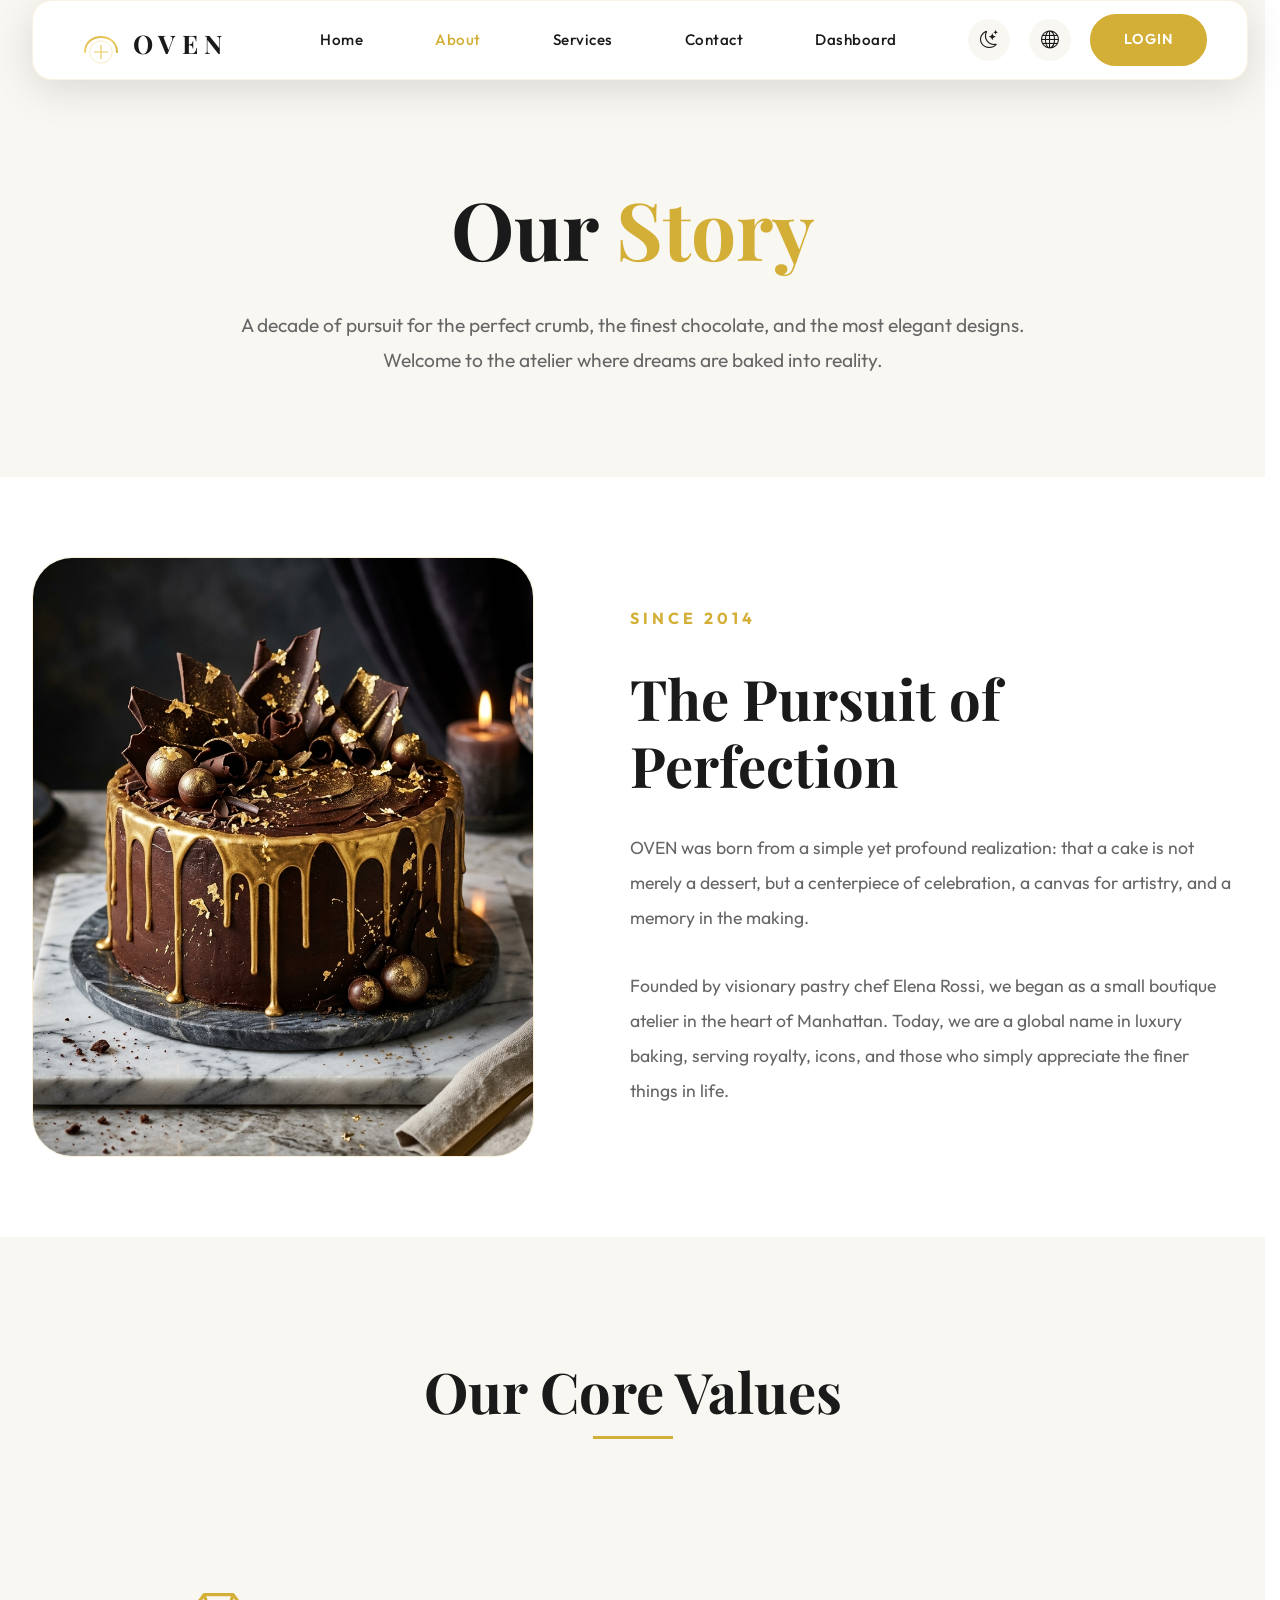
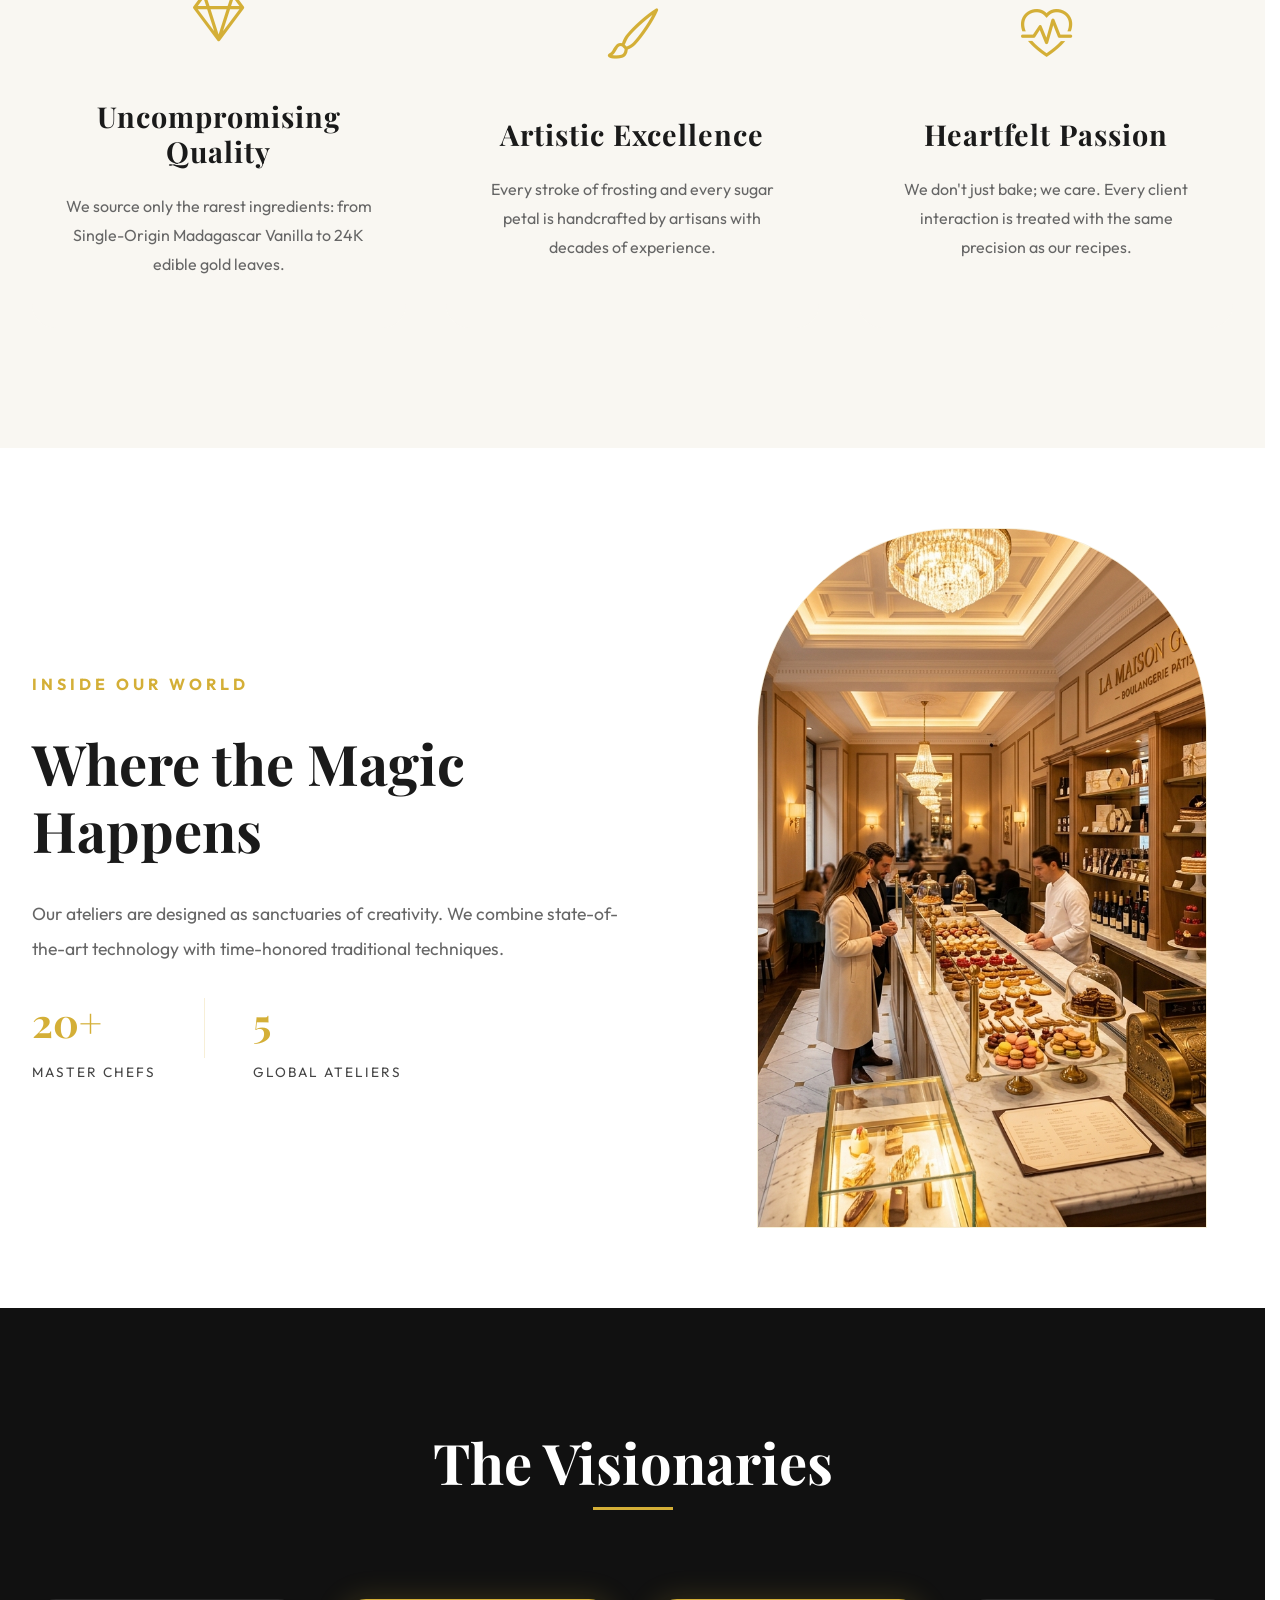
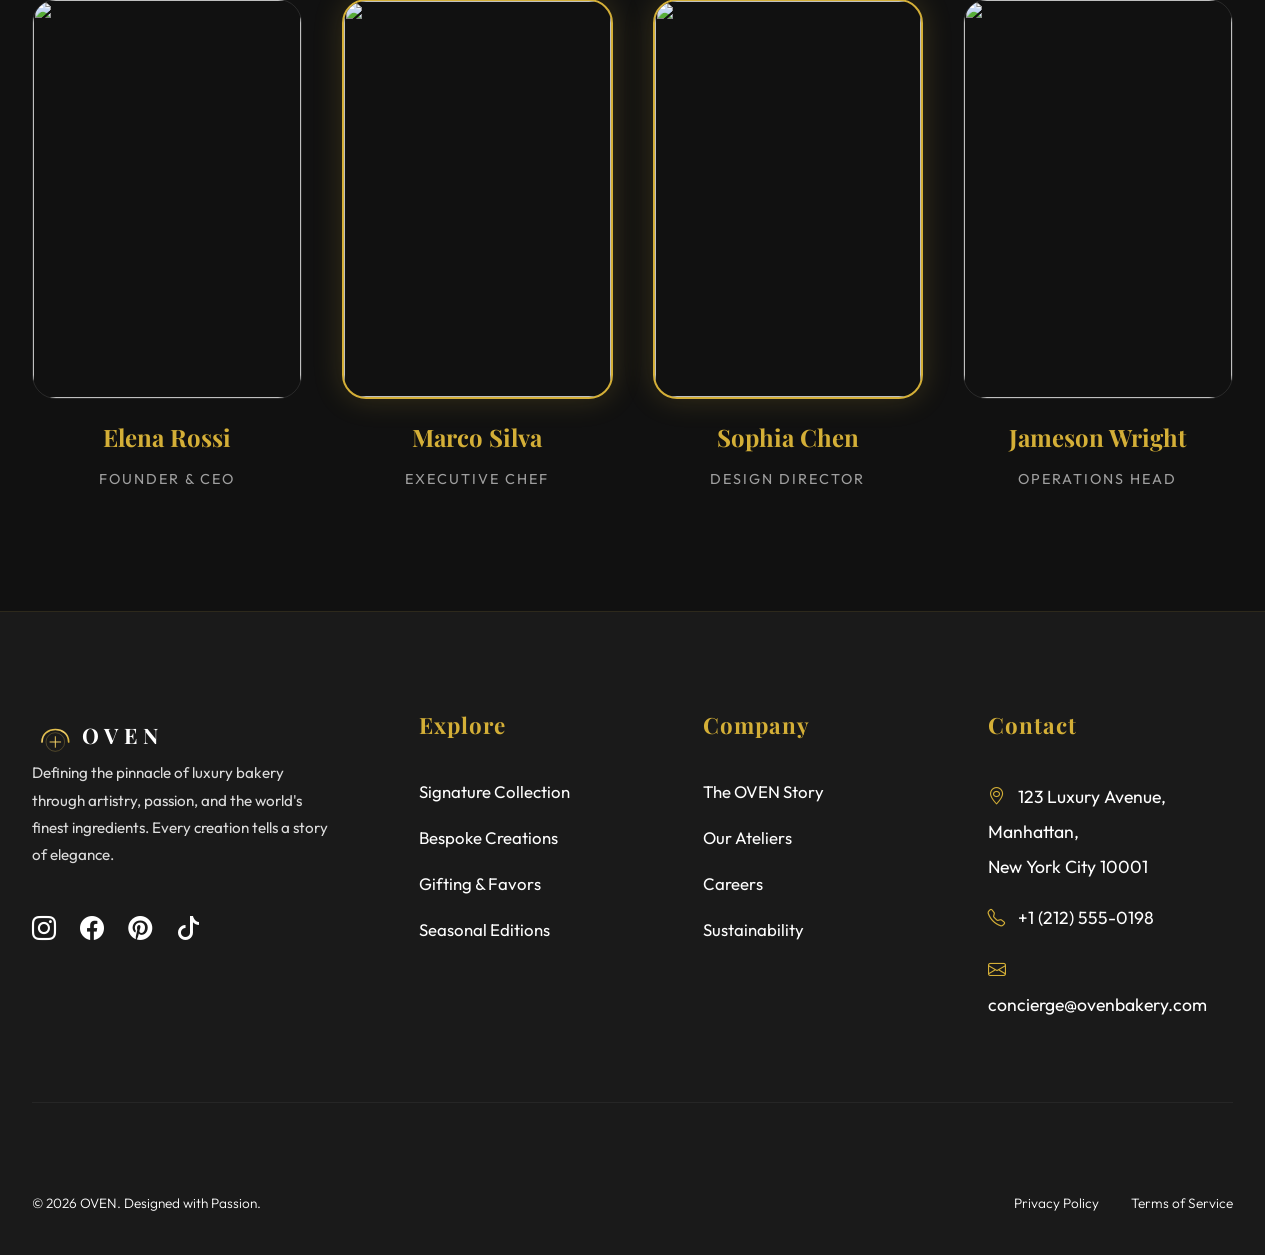
==== commit b46f2c5e: "Update cake shop files" ====
--- a/about.html
+++ b/about.html
@@ -131,7 +131,7 @@
                     <p style="font-size: 1.1rem; line-height: 2; color: var(--text-muted); margin-bottom: 2rem;">
                         Our ateliers are designed as sanctuaries of creativity. We combine state-of-the-art technology with time-honored traditional techniques.
                     </p>
-                    <div style="display: flex; gap: 3rem;">
+                    <div class="stats-row" style="display: flex; gap: 3rem; margin-top: 2rem;">
                         <div>
                             <h4 style="font-size: 2.5rem; color: var(--primary);">20+</h4>
                             <p style="font-size: 0.85rem; letter-spacing: 2px;">MASTER CHEFS</p>
@@ -155,31 +155,31 @@
                 <div class="section-title">
                     <h2 class="text-white">The Visionaries</h2>
                 </div>
-                <div style="display: grid; grid-template-columns: repeat(4, 1fr); gap: 2rem;">
+                <div class="team-grid">
                     <div style="text-align: center;">
-                        <div style="height: 350px; border-radius: 20px; overflow: hidden; margin-bottom: 1.5rem;">
-                            <img src="https://images.unsplash.com/photo-1583394293214-28ded15ee548?auto=format&fit=crop&q=80&w=400" style="width: 100%; height: 100%; object-fit: cover;">
+                        <div class="team-card-img">
+                            <img src="https://images.weserv.nl/?url=https://images.unsplash.com/photo-1573496359142-b8d87734a5a2&w=400&h=500&fit=cover" style="width: 100%; height: 100%; object-fit: cover;">
                         </div>
                         <h4 class="premium-font" style="font-size: 1.5rem; color: var(--primary);">Elena Rossi</h4>
                         <p style="font-size: 0.9rem; color: rgba(255,255,255,0.6); letter-spacing: 2px;">FOUNDER & CEO</p>
                     </div>
                     <div style="text-align: center;">
-                        <div style="height: 350px; border-radius: 20px; overflow: hidden; margin-bottom: 1.5rem;">
-                            <img src="https://images.unsplash.com/photo-1577219491135-ce391730fbaf?auto=format&fit=crop&q=80&w=400" style="width: 100%; height: 100%; object-fit: cover;">
+                        <div class="team-card-img" style="border: 2px solid var(--primary); box-shadow: 0 0 30px rgba(212, 175, 55, 0.2);">
+                            <img src="https://images.weserv.nl/?url=https://images.unsplash.com/photo-1583394293214-28ded15ee548&w=400&h=500&fit=cover" style="width: 100%; height: 100%; object-fit: cover;">
                         </div>
                         <h4 class="premium-font" style="font-size: 1.5rem; color: var(--primary);">Marco Silva</h4>
                         <p style="font-size: 0.9rem; color: rgba(255,255,255,0.6); letter-spacing: 2px;">EXECUTIVE CHEF</p>
                     </div>
                     <div style="text-align: center;">
-                        <div style="height: 350px; border-radius: 20px; overflow: hidden; margin-bottom: 1.5rem;">
-                            <img src="https://images.unsplash.com/photo-1595273670150-db0a3d39074f?auto=format&fit=crop&q=80&w=400" style="width: 100%; height: 100%; object-fit: cover;">
+                        <div class="team-card-img" style="border: 2px solid var(--primary); box-shadow: 0 0 30px rgba(212, 175, 55, 0.2);">
+                            <img src="https://images.weserv.nl/?url=https://images.unsplash.com/photo-1594744803329-e58b31de8bf5&w=400&h=500&fit=cover" style="width: 100%; height: 100%; object-fit: cover;">
                         </div>
                         <h4 class="premium-font" style="font-size: 1.5rem; color: var(--primary);">Sophia Chen</h4>
                         <p style="font-size: 0.9rem; color: rgba(255,255,255,0.6); letter-spacing: 2px;">DESIGN DIRECTOR</p>
                     </div>
                     <div style="text-align: center;">
-                        <div style="height: 350px; border-radius: 20px; overflow: hidden; margin-bottom: 1.5rem;">
-                            <img src="https://images.unsplash.com/photo-1566554273541-37a9ca77b91f?auto=format&fit=crop&q=80&w=400" style="width: 100%; height: 100%; object-fit: cover;">
+                        <div class="team-card-img">
+                            <img src="https://images.weserv.nl/?url=https://images.unsplash.com/photo-1507003211169-0a1dd7228f2d&w=400&h=500&fit=cover" style="width: 100%; height: 100%; object-fit: cover;">
                         </div>
                         <h4 class="premium-font" style="font-size: 1.5rem; color: var(--primary);">Jameson Wright</h4>
                         <p style="font-size: 0.9rem; color: rgba(255,255,255,0.6); letter-spacing: 2px;">OPERATIONS HEAD</p>
--- a/style.css
+++ b/style.css
@@ -283,6 +283,11 @@
 }
 
 /* Header & Nav */
+.logo,
+.oven-logo-svg {
+    direction: ltr !important;
+}
+
 header {
     position: fixed;
     top: 0;
@@ -600,10 +605,41 @@
     padding: 80px 0;
 }
 
+.elite-badge {
+    position: absolute;
+    top: 10%;
+    left: -10%;
+    background: var(--primary);
+    color: #000;
+    padding: 1.2rem 2.5rem;
+    border-radius: 50px;
+    font-weight: 700;
+    font-size: 0.9rem;
+    letter-spacing: 2px;
+    box-shadow: 0 20px 40px rgba(212, 175, 55, 0.3);
+    z-index: 5;
+    white-space: nowrap;
+}
+
+@media (max-width: 768px) {
+    .elite-badge {
+        left: 50% !important;
+        top: -30px !important;
+        transform: translateX(-50%) !important;
+        padding: 1rem 2rem !important;
+        font-size: 0.8rem !important;
+    }
+}
+
 .section-title {
     text-align: center;
     max-width: 800px;
     margin: 0 auto 5rem;
+}
+
+.section-title span {
+    display: block !important;
+    margin-bottom: 1rem;
 }
 
 .section-title h2 {
@@ -646,6 +682,27 @@
 .feature-card:hover {
     border-color: var(--primary);
     transform: translateY(-10px);
+}
+
+/* Team Grid Styling */
+.team-grid {
+    display: grid;
+    grid-template-columns: repeat(4, 1fr);
+    gap: 2.5rem;
+}
+
+.team-card-img {
+    height: 400px;
+    border-radius: 24px;
+    overflow: hidden;
+    margin-bottom: 1.5rem;
+    border: 1px solid rgba(255, 255, 255, 0.1);
+    transition: var(--transition);
+}
+
+.team-grid div:hover .team-card-img {
+    border-color: var(--primary);
+    transform: scale(1.02);
 }
 
 .feature-card i {
@@ -1161,6 +1218,45 @@
         padding: 60px 0 !important;
     }
 
+    /* Hero Split Stacking (Home 2) */
+    .hero-split {
+        flex-direction: column !important;
+        min-height: auto !important;
+    }
+
+    .hero-text {
+        padding: 100px 1.5rem !important;
+        text-align: center !important;
+        align-items: center !important;
+    }
+
+    .hero-text h1 {
+        font-size: 3rem !important;
+        line-height: 1.1 !important;
+    }
+
+    .hero-text p {
+        margin-bottom: 2.5rem !important;
+    }
+
+    .hero-text div[style*="display: flex"] {
+        flex-direction: column !important;
+        align-items: center !important;
+        width: 100% !important;
+        gap: 1.2rem !important;
+    }
+
+    .hero-text a {
+        width: 100% !important;
+        max-width: 350px !important;
+        padding: 1.2rem 2rem !important;
+        text-align: center !important;
+    }
+
+    .hero-media {
+        min-height: 500px !important;
+    }
+
     .hero h1 {
         font-size: 2.5rem !important;
     }
@@ -1187,10 +1283,41 @@
         grid-template-columns: 1fr !important;
     }
 
-    .hero-btns {
+    .hero-btns,
+    .stats-row,
+    .team-grid,
+    .process-grid {
+        display: flex !important;
+        flex-direction: row !important;
+        justify-content: center !important;
+        align-items: center !important;
+        gap: 2.5rem !important;
+        width: 100% !important;
+    }
+
+    .process-grid,
+    .gallery-grid {
+        display: grid !important;
+        grid-template-columns: 1fr 1fr !important;
+        gap: 2rem !important;
+    }
+
+    .team-grid {
+
         flex-direction: column !important;
-        align-items: center !important;
-    }
+        gap: 4rem !important;
+    }
+
+    .team-grid > div {
+        width: 100% !important;
+        max-width: 400px !important;
+    }
+
+    .stats-row > div {
+        text-align: center !important;
+    }
+
+
 
     .hero-btns a {
         width: 100% !important;
@@ -1291,4 +1418,16 @@
         padding: 0.8rem 1.5rem !important;
         font-size: 0.85rem !important;
     }
+
+    .process-grid,
+    .gallery-grid {
+        grid-template-columns: 1fr !important;
+    }
+
+    .hero-btns,
+    .stats-row,
+    .team-grid {
+        flex-direction: column !important;
+        width: 100% !important;
+    }
 }
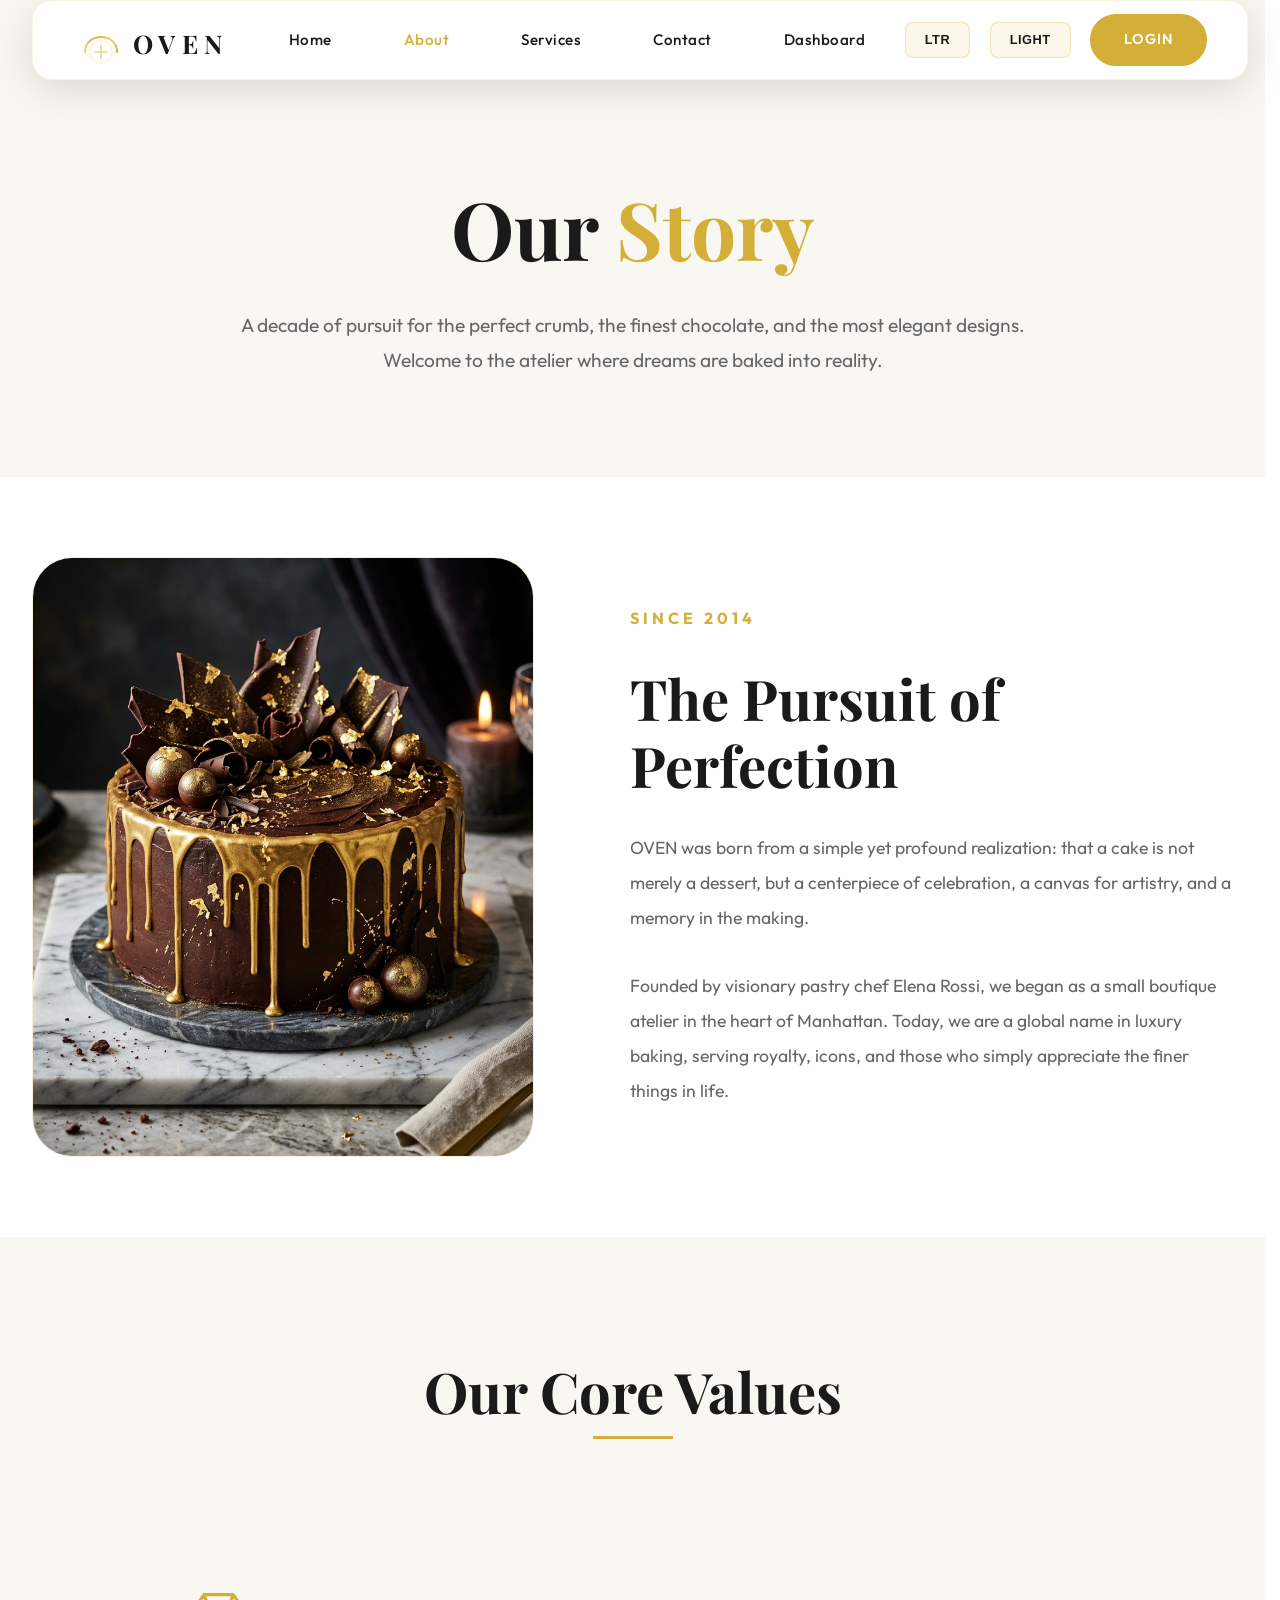
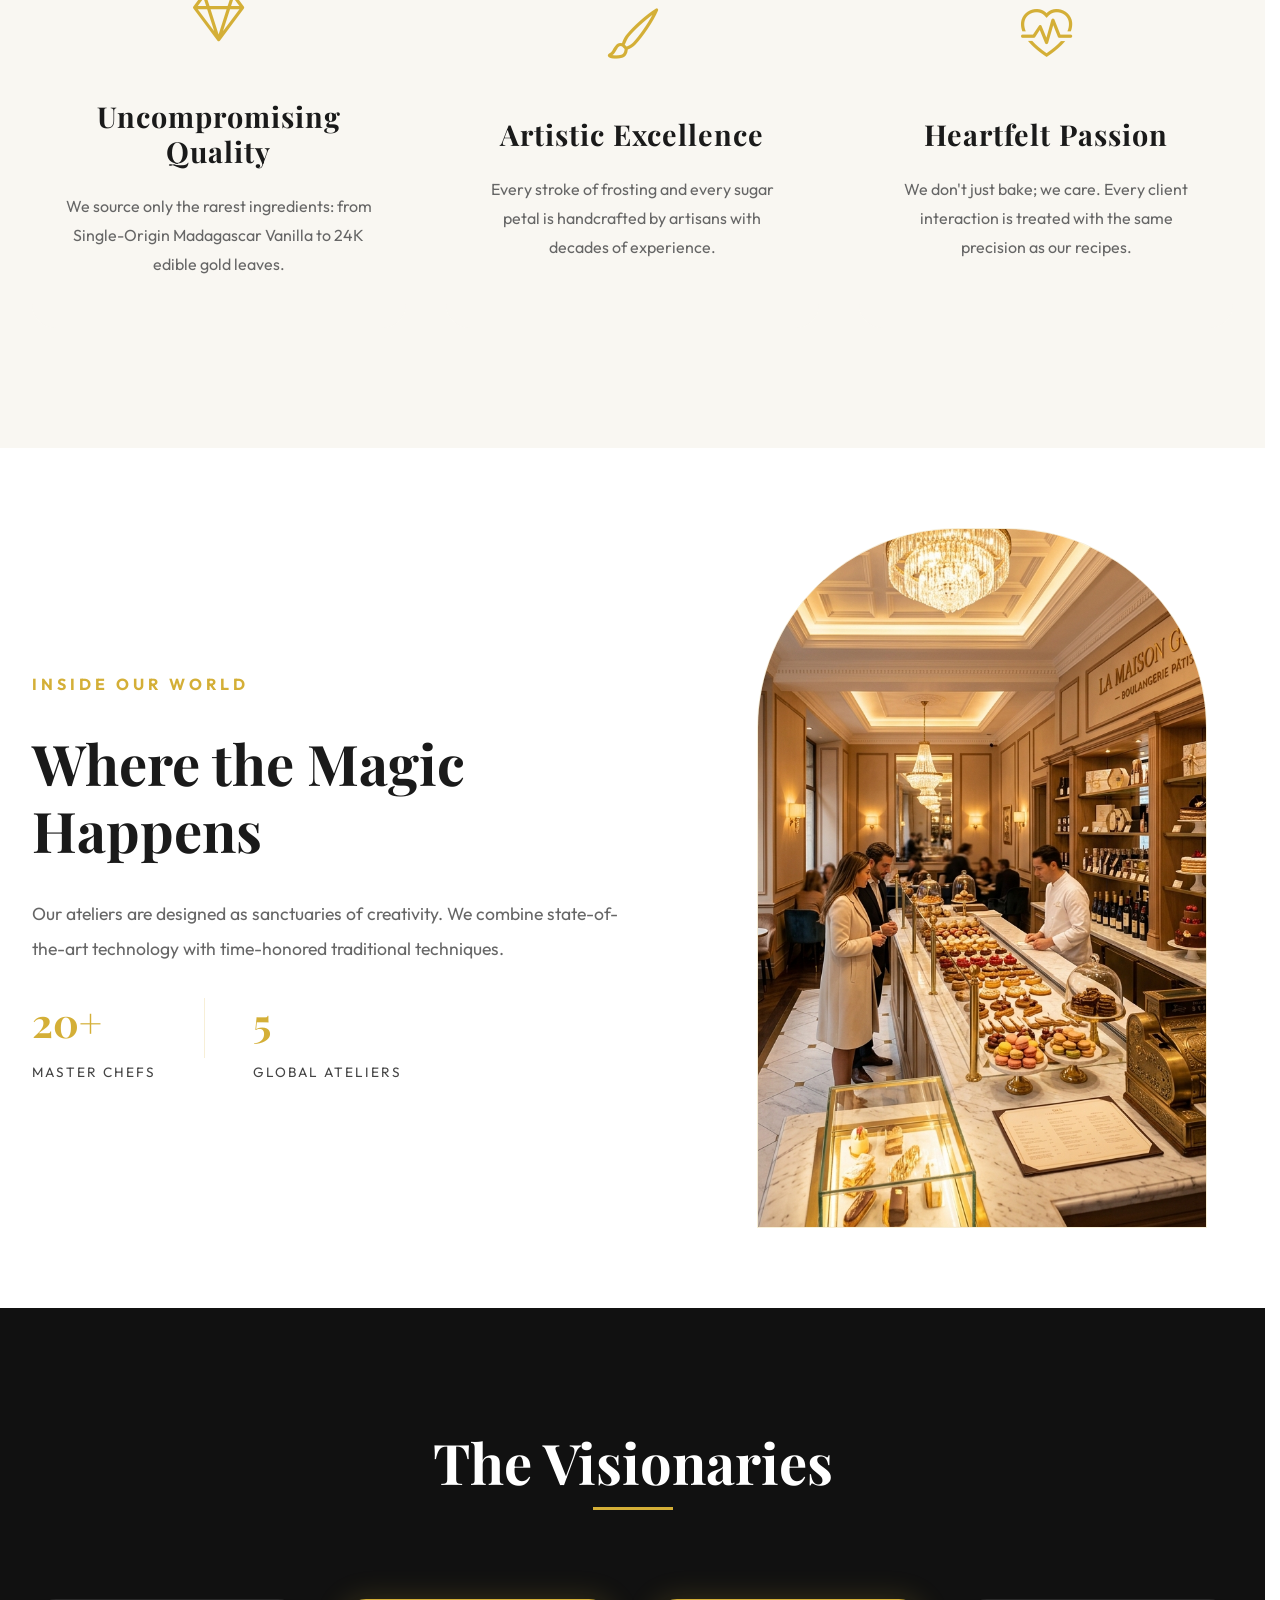
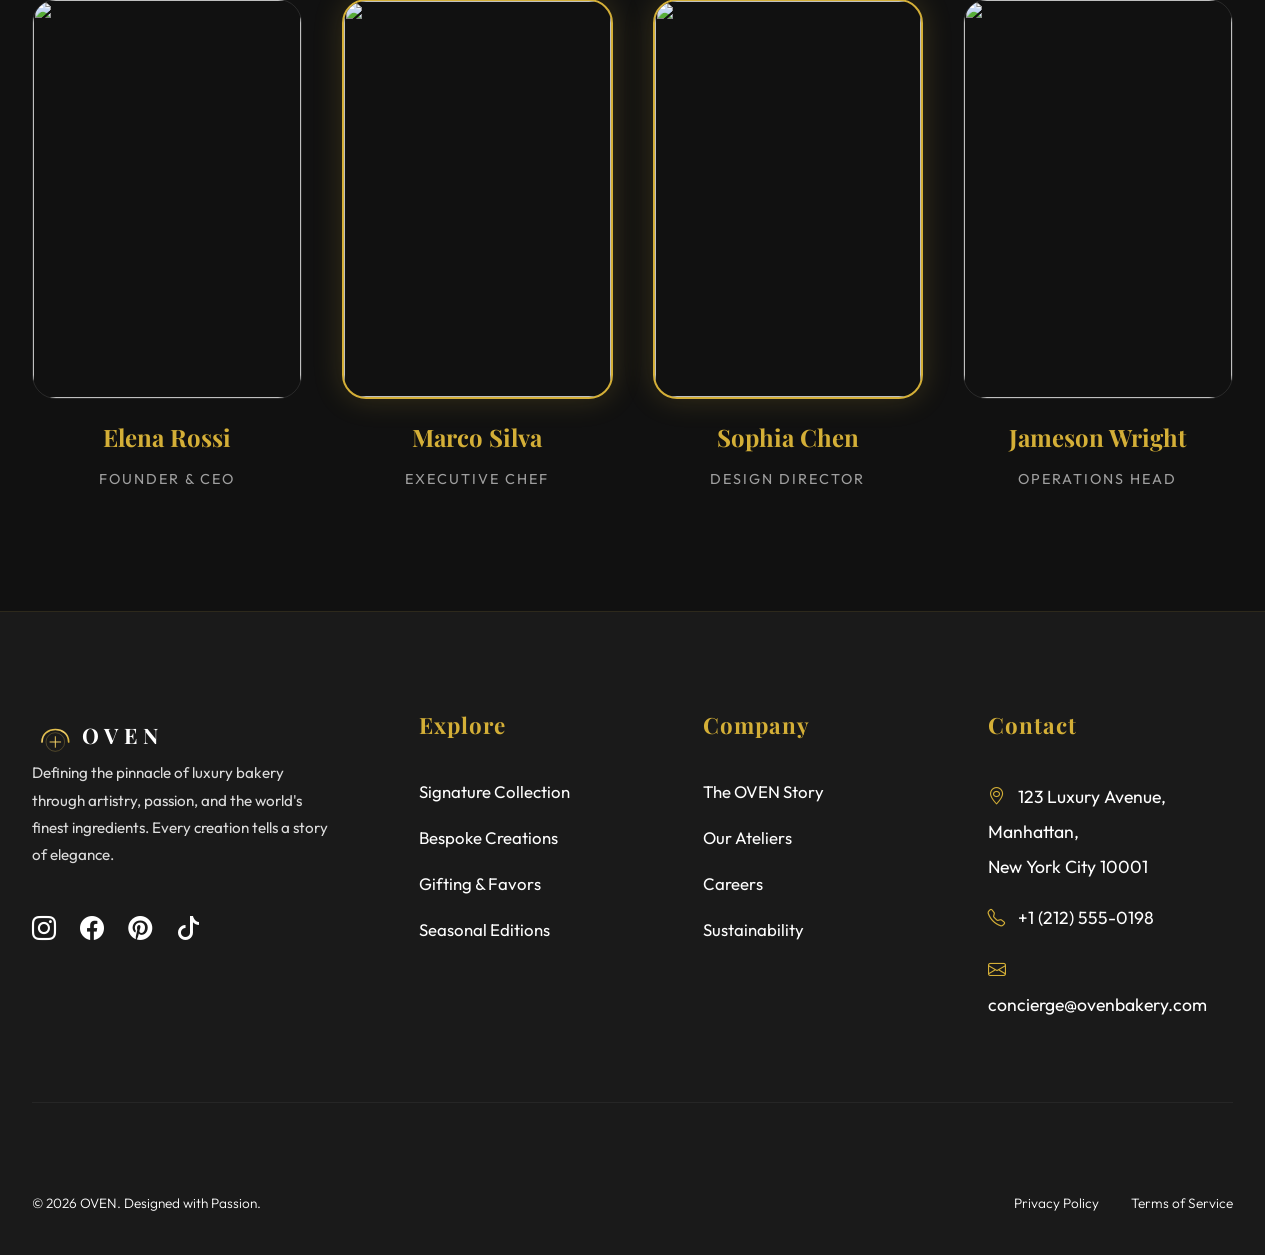
==== commit a6bf9e8c: "Update files" ====
--- a/about.html
+++ b/about.html
@@ -55,8 +55,8 @@
             </nav>
 
             <div class="nav-right">
-                <button class="icon-btn" id="theme-toggle"><i class="bi bi-moon-stars"></i></button>
-                <button class="icon-btn" id="dir-toggle"><i class="bi bi-globe"></i></button>
+                <button class="toggle-btn" id="dir-toggle" title="Toggle LTR/RTL">LTR</button>
+                <button class="toggle-btn" id="theme-toggle" title="Toggle Light/Dark Theme">LIGHT</button>
                 <a href="#" class="login-btn">LOGIN</a>
                 <div class="hamburger" id="hamburger-btn">
                     <i class="bi bi-list"></i>
@@ -302,7 +302,11 @@
             </div>
         </div>
         <div class="mobile-secondary-btns">
-            <a href="#" class="login-btn">LOGIN</a>
+            <div class="mobile-preference-toggles">
+                <button class="toggle-btn" id="mobile-dir-toggle" title="Toggle LTR/RTL" >LTR</button>
+                <button class="toggle-btn" id="mobile-theme-toggle" title="Toggle Light/Dark Theme" >LIGHT</button>
+            </div>
+            <a href="login.html" class="login-btn">LOGIN</a>
         </div>
     </div>
 
--- a/style.css
+++ b/style.css
@@ -358,6 +358,17 @@
     display: block;
 }
 
+.logo {
+    flex-shrink: 0;
+    min-width: fit-content;
+}
+
+[dir="rtl"] .logo {
+    order: -1;
+    flex-shrink: 0;
+    min-width: fit-content;
+}
+
 .nav-item {
     position: relative;
     padding: 0.5rem 0;
@@ -419,6 +430,16 @@
     border: 1px solid rgba(212, 175, 55, 0.1);
 }
 
+[dir="rtl"] .dropdown {
+    left: auto;
+    right: 0;
+}
+
+[dir="rtl"] .dropdown li a:hover {
+    padding-left: 1.5rem;
+    padding-right: 2rem;
+}
+
 .nav-item:hover .dropdown {
     opacity: 1;
     visibility: visible;
@@ -492,7 +513,52 @@
 
 .hamburger {
     display: none;
-    /* Hidden by default on desktop view */
+    cursor: pointer;
+    width: 45px;
+    height: 45px;
+    background: rgba(212, 175, 55, 0.1);
+    border: 1.5px solid var(--primary);
+    border-radius: 12px;
+    justify-content: center;
+    align-items: center;
+    transition: var(--transition);
+}
+
+.hamburger i {
+    font-size: 1.5rem;
+    color: var(--text);
+}
+
+.nav-right .toggle-btn {
+    background: rgba(212, 175, 55, 0.1);
+    border: 1px solid rgba(212, 175, 55, 0.3);
+    color: var(--text);
+    padding: 0.6rem 1.2rem;
+    border-radius: 8px;
+    font-weight: 600;
+    font-size: 0.8rem;
+    cursor: pointer;
+    transition: var(--transition);
+    display: flex;
+    align-items: center;
+    justify-content: center;
+    letter-spacing: 0.5px;
+    text-transform: uppercase;
+}
+
+.nav-right .toggle-btn:hover {
+    background: var(--primary);
+    color: #000;
+    border-color: var(--primary);
+    transform: translateY(-2px);
+}
+
+.hamburger:hover {
+    background: var(--primary);
+}
+
+.hamburger:hover i {
+    color: #000000;
 }
 
 /* Hero Section */
@@ -988,9 +1054,62 @@
 }
 
 .mobile-secondary-btns {
-    margin-top: 1rem;
-    display: flex;
+    margin-top: 3rem;
+    display: flex;
+    flex-direction: column;
+    align-items: center;
+    gap: 2rem;
     width: 100%;
+    padding: 0 1rem;
+}
+
+.mobile-preference-toggles {
+    display: flex;
+    gap: 1.5rem;
+    justify-content: center;
+    width: 100%;
+}
+
+.mobile-preference-toggles .icon-btn {
+    background: rgba(212, 175, 55, 0.05);
+    border: 1px solid rgba(212, 175, 55, 0.3);
+    color: var(--text);
+    width: 50px;
+    height: 50px;
+    border-radius: 12px;
+    display: flex;
+    align-items: center;
+    justify-content: center;
+    transition: var(--transition);
+}
+
+.mobile-preference-toggles .icon-btn:hover {
+    background: var(--primary);
+    color: #000;
+    border-color: var(--primary);
+}
+
+.toggle-btn {
+    background: rgba(212, 175, 55, 0.1);
+    border: 2px solid rgba(212, 175, 55, 0.3);
+    color: var(--text);
+    padding: 0.8rem 1.5rem;
+    border-radius: 12px;
+    font-weight: 600;
+    font-size: 0.95rem;
+    cursor: pointer;
+    transition: var(--transition);
+    display: flex;
+    align-items: center;
+    justify-content: center;
+    letter-spacing: 1px;
+}
+
+.toggle-btn:hover {
+    background: var(--primary);
+    color: #000;
+    border-color: var(--primary);
+    transform: translateY(-2px);
 }
 
 .mobile-secondary-btns .login-btn {
@@ -1103,7 +1222,9 @@
 @media (max-width: 1100px) {
 
     .nav-center,
-    .nav-right .login-btn {
+    .nav-right .login-btn,
+    .nav-right .icon-btn,
+    .nav-right .toggle-btn {
         display: none !important;
     }
 
@@ -1114,13 +1235,18 @@
     header {
         top: 0 !important;
         padding: 0 !important;
+        width: 100% !important;
+        left: 0 !important;
     }
 
     .nav-wrapper {
-        border-radius: 0 !important;
+        justify-content: space-between !important;
+        flex-direction: row !important;
         width: 100% !important;
         max-width: 100% !important;
+        display: flex !important;
         padding: 1rem 1.5rem !important;
+        border-radius: 0 !important;
     }
 
     .hero {
@@ -1397,7 +1523,15 @@
     .cake-gallery {
         grid-template-columns: 1fr !important;
     }
-}
+
+    .toggle-btn {
+        padding: 0.5rem 0.9rem !important;
+        font-size: 0.75rem !important;
+    }
+
+    .mobile-preference-toggles {
+        gap: 0.8rem !important;
+    }
 
 @media (max-width: 480px) {
     .section-title h2 {
@@ -1417,6 +1551,16 @@
     .secondary-btn {
         padding: 0.8rem 1.5rem !important;
         font-size: 0.85rem !important;
+    }
+
+    .toggle-btn {
+        padding: 0.5rem 0.9rem !important;
+        font-size: 0.75rem !important;
+        border-radius: 8px !important;
+    }
+
+    .mobile-preference-toggles {
+        gap: 0.8rem !important;
     }
 
     .process-grid,
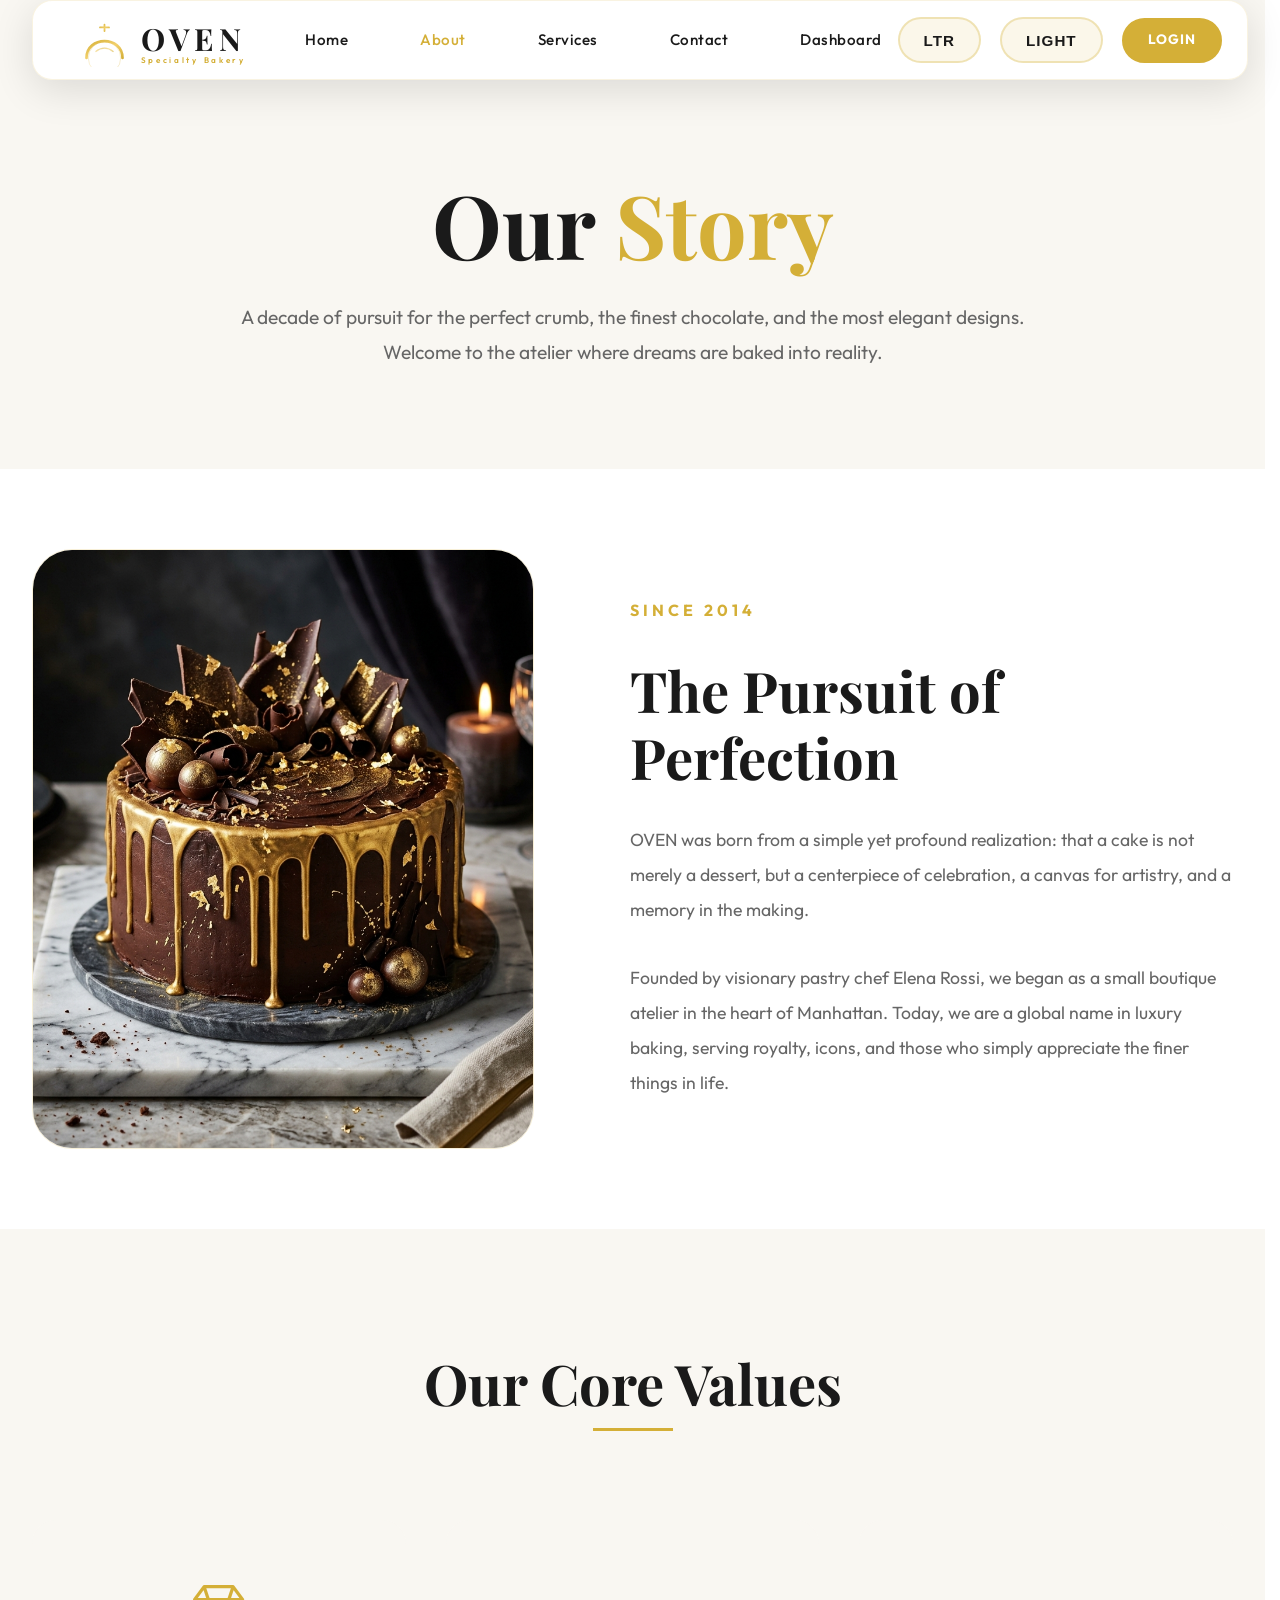
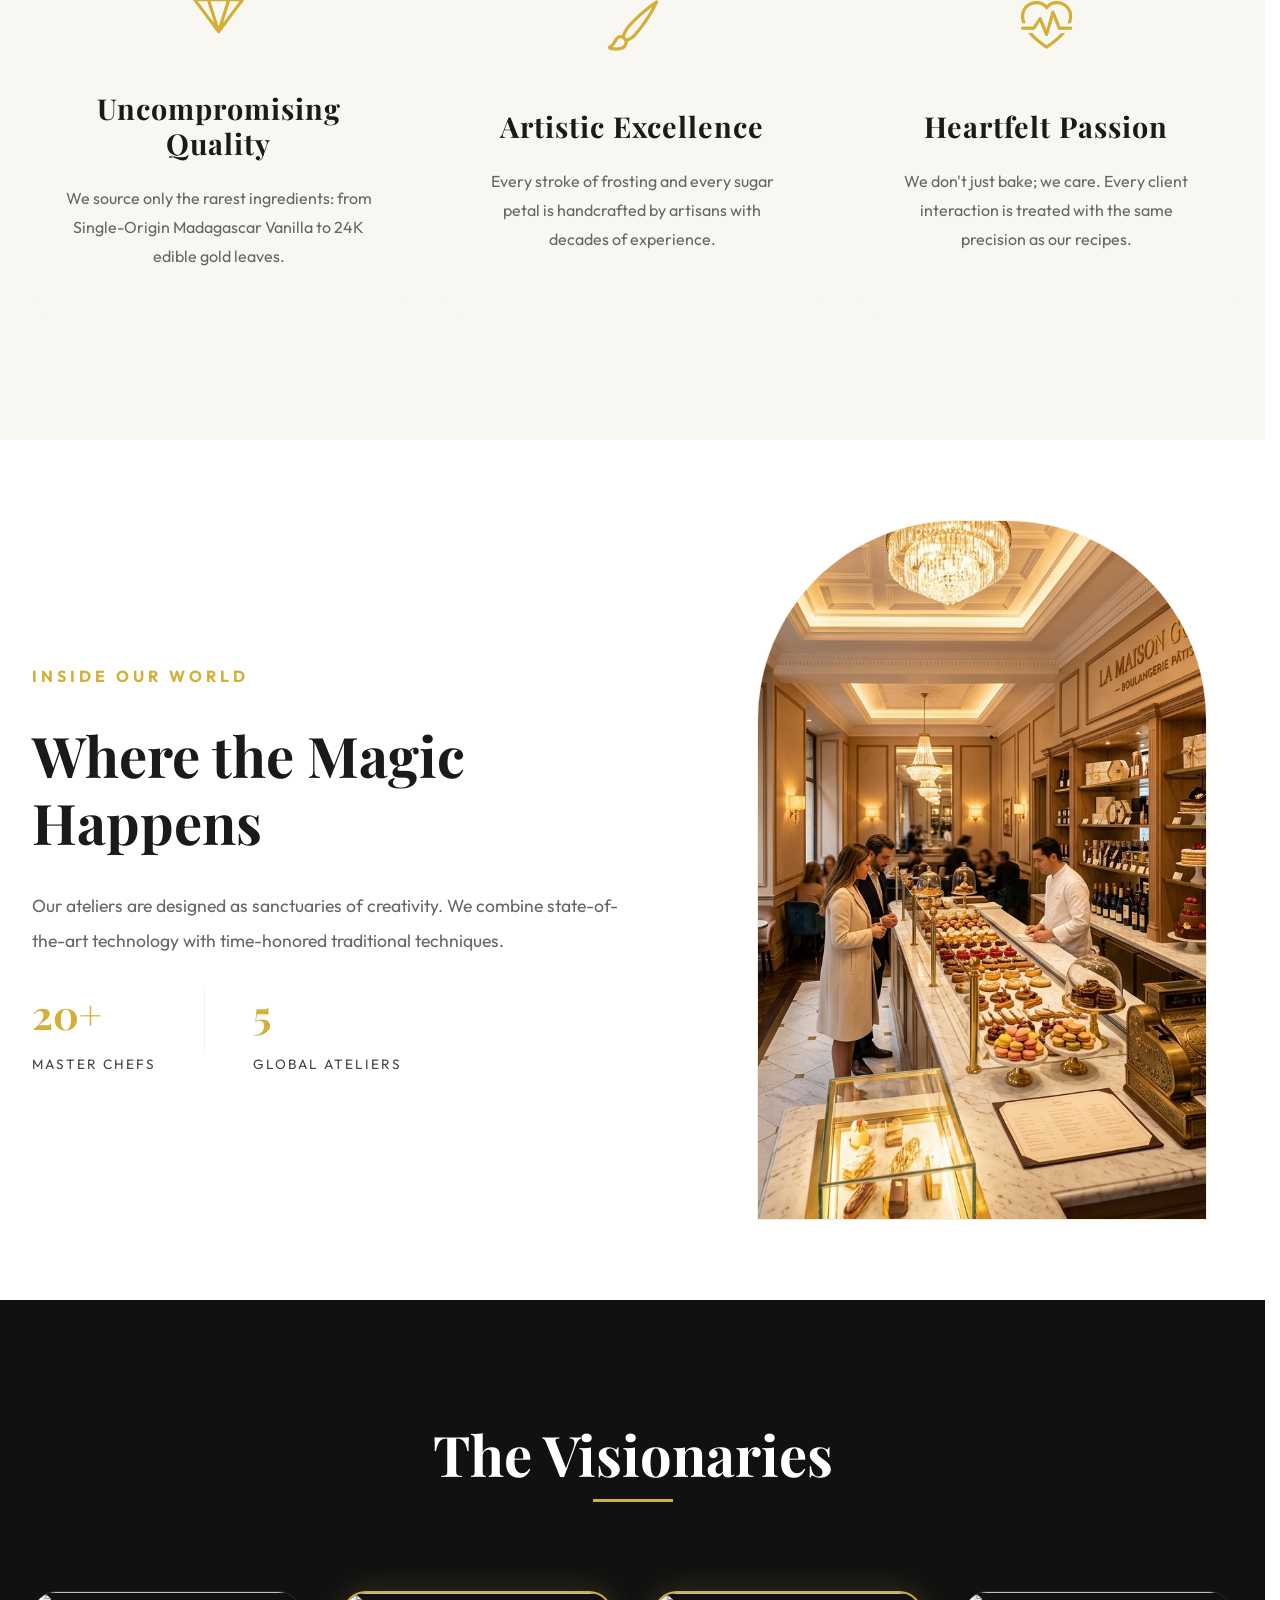
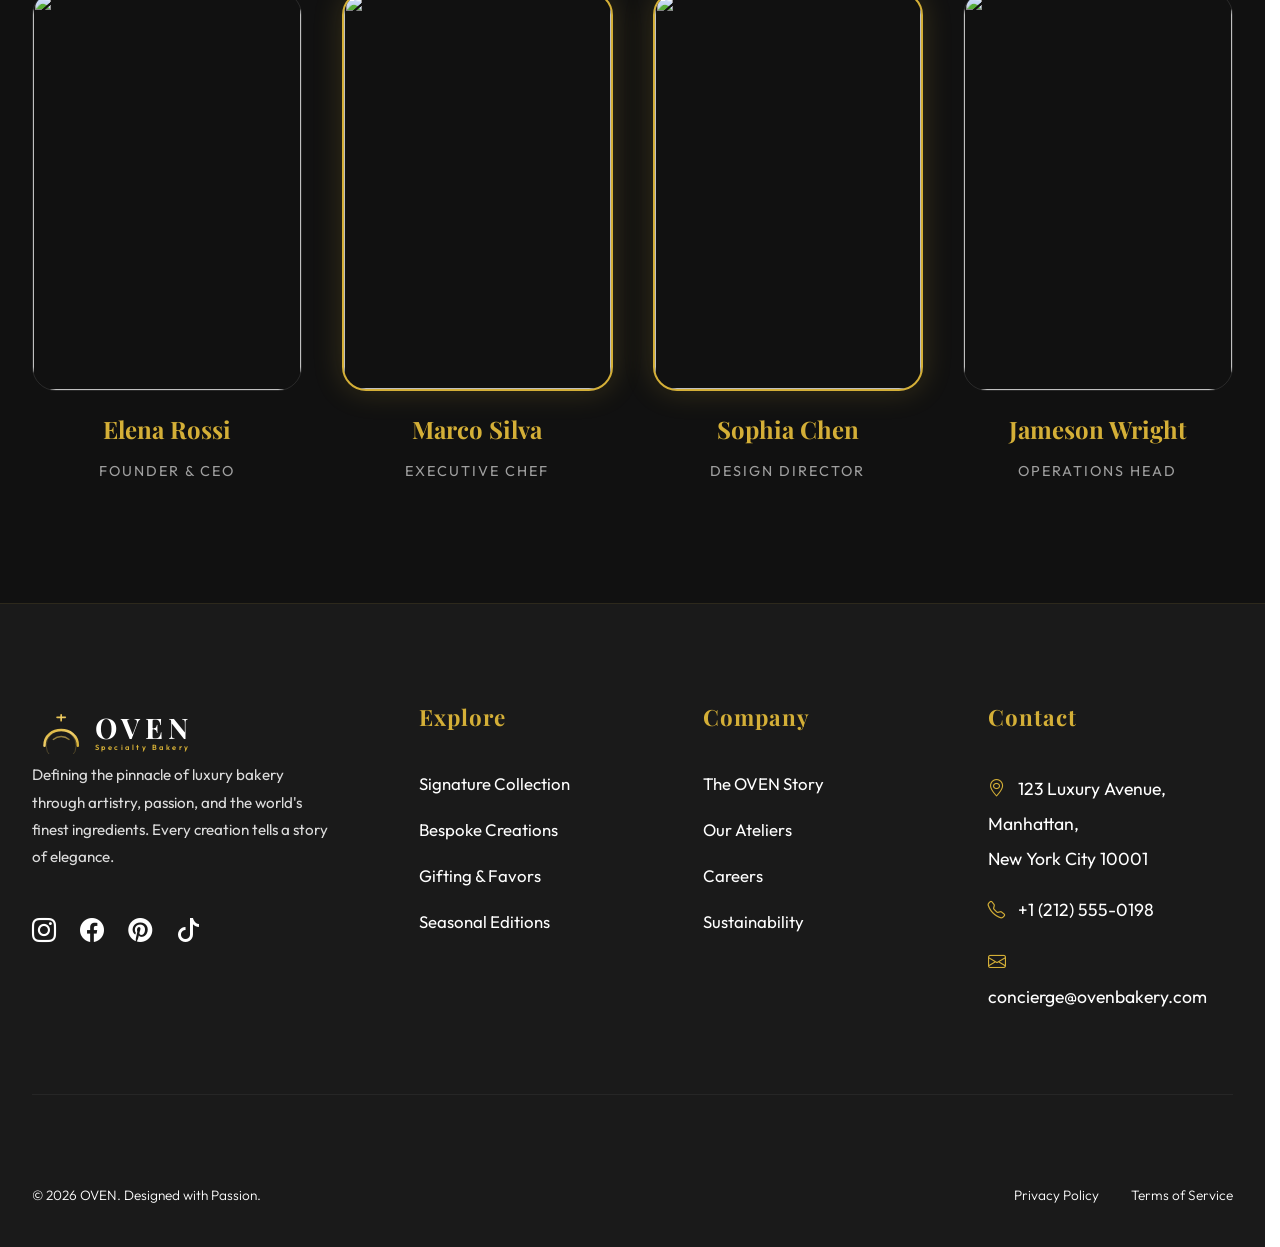
==== commit 671dcc86: "Update: Logo redesign, dashboard UI improvements, and style enhancements" ====
--- a/about.html
+++ b/about.html
@@ -9,6 +9,8 @@
     <link rel="stylesheet" href="style.css">
     <link rel="stylesheet" href="https://cdn.jsdelivr.net/npm/bootstrap-icons@1.11.1/font/bootstrap-icons.css">
     <link href="https://fonts.googleapis.com/css2?family=Outfit:wght@300;400;600;700&family=Playfair+Display:ital,wght@0,700;1,700&display=swap" rel="stylesheet">
+    <!-- Favicon -->
+    <link rel="icon" type="image/svg+xml" href="assets/images/favicon.svg">
 </head>
 
 <body data-theme="light">
@@ -18,18 +20,25 @@
         <div class="nav-wrapper">
             <div class="logo">
                 <a href="index.html">
-                    <svg class="oven-logo-svg" viewBox="0 0 220 60" xmlns="http://www.w3.org/2000/svg">
+                    <svg viewBox="0 0 240 60" xmlns="http://www.w3.org/2000/svg" class="oven-logo-svg">
                         <defs>
-                            <linearGradient id="logoGold" x1="0%" y1="0%" x2="100%" y2="100%">
+                            <linearGradient id="premiumGold" x1="0%" y1="0%" x2="100%" y2="100%">
                                 <stop offset="0%" style="stop-color:#D4AF37;stop-opacity:1" />
                                 <stop offset="50%" style="stop-color:#F2D06B;stop-opacity:1" />
                                 <stop offset="100%" style="stop-color:#D4AF37;stop-opacity:1" />
                             </linearGradient>
                         </defs>
-                        <path d="M15 45 C 15 20, 55 20, 55 45" stroke="url(#logoGold)" stroke-width="2.5" fill="none" stroke-linecap="round"/>
-                        <path d="M27 45 L 43 45 M 35 37 L 35 53" stroke="url(#logoGold)" stroke-width="1.5" fill="none" stroke-linecap="round"/>
-                        <circle cx="35" cy="45" r="14" stroke="url(#logoGold)" stroke-width="1" fill="none" opacity="0.4"/>
-                        <text x="75" y="48" fill="var(--text)" font-family="'Playfair Display', serif" font-size="32" font-weight="700" letter-spacing="8">OVEN</text>
+                        <!-- Logomark: Stylized Bakery Item (Cloche/Cake) -->
+                        <g transform="translate(5, 5)">
+                            <path d="M10 45 C 10 20, 50 20, 50 45" stroke="url(#premiumGold)" stroke-width="3" fill="none" stroke-linecap="round"/>
+                            <path d="M15 45 L 45 45" stroke="url(#premiumGold)" stroke-width="2" fill="none" stroke-linecap="round"/>
+                            <path d="M30 15 L 30 8 M 25 11 L 35 11" stroke="url(#premiumGold)" stroke-width="2" fill="none" stroke-linecap="round"/>
+                            <circle cx="30" cy="45" r="18" stroke="url(#premiumGold)" stroke-width="1" fill="none" opacity="0.3"/>
+                            <path d="M20 38 Q 30 30, 40 38" stroke="url(#premiumGold)" stroke-width="1.5" fill="none" opacity="0.6"/>
+                        </g>
+                        <!-- Text -->
+                        <text x="75" y="42" fill="var(--text)" font-family="'Playfair Display', serif" font-size="34" font-weight="700" letter-spacing="6">OVEN</text>
+                        <text x="75" y="55" fill="var(--primary)" font-family="'Outfit', sans-serif" font-size="9" font-weight="600" letter-spacing="3" text-transform="uppercase">Specialty Bakery</text>
                     </svg>
                 </a>
             </div>
@@ -57,7 +66,7 @@
             <div class="nav-right">
                 <button class="toggle-btn" id="dir-toggle" title="Toggle LTR/RTL">LTR</button>
                 <button class="toggle-btn" id="theme-toggle" title="Toggle Light/Dark Theme">LIGHT</button>
-                <a href="#" class="login-btn">LOGIN</a>
+                <a href="login.html" class="login-btn">LOGIN</a>
                 <div class="hamburger" id="hamburger-btn">
                     <i class="bi bi-list"></i>
                 </div>
@@ -196,18 +205,25 @@
                 <div class="footer-info">
                     <div class="footer-logo">
                         <a href="index.html">
-                            <svg viewBox="0 0 220 60" xmlns="http://www.w3.org/2000/svg" style="height: 40px; width: auto;">
+                            <svg viewBox="0 0 240 60" xmlns="http://www.w3.org/2000/svg" style="height: 50px; width: auto;">
                                 <defs>
-                                    <linearGradient id="footerGoldHome" x1="0%" y1="0%" x2="100%" y2="100%">
+                                    <linearGradient id="footerGold" x1="0%" y1="0%" x2="100%" y2="100%">
                                         <stop offset="0%" style="stop-color:#D4AF37;stop-opacity:1" />
                                         <stop offset="50%" style="stop-color:#F2D06B;stop-opacity:1" />
                                         <stop offset="100%" style="stop-color:#D4AF37;stop-opacity:1" />
                                     </linearGradient>
                                 </defs>
-                                <path d="M15 45 C 15 20, 55 20, 55 45" stroke="url(#footerGoldHome)" stroke-width="2.5" fill="none" stroke-linecap="round"/>
-                                <path d="M27 45 L 43 45 M 35 37 L 35 53" stroke="url(#footerGoldHome)" stroke-width="1.5" fill="none" stroke-linecap="round"/>
-                                <circle cx="35" cy="45" r="14" stroke="url(#footerGoldHome)" stroke-width="1" fill="none" opacity="0.4"/>
-                                <text x="75" y="48" fill="#FFFFFF" font-family="'Playfair Display', serif" font-size="32" font-weight="700" letter-spacing="8">OVEN</text>
+                                <!-- Logomark: Stylized Bakery Item (Cloche/Cake) -->
+                                <g transform="translate(5, 5)">
+                                    <path d="M10 45 C 10 20, 50 20, 50 45" stroke="url(#footerGold)" stroke-width="3" fill="none" stroke-linecap="round"/>
+                                    <path d="M15 45 L 45 45" stroke="url(#footerGold)" stroke-width="2" fill="none" stroke-linecap="round"/>
+                                    <path d="M30 15 L 30 8 M 25 11 L 35 11" stroke="url(#footerGold)" stroke-width="2" fill="none" stroke-linecap="round"/>
+                                    <circle cx="30" cy="45" r="18" stroke="url(#footerGold)" stroke-width="1" fill="none" opacity="0.3"/>
+                                    <path d="M20 38 Q 30 30, 40 38" stroke="url(#footerGold)" stroke-width="1.5" fill="none" opacity="0.6"/>
+                                </g>
+                                <!-- Text -->
+                                <text x="75" y="42" fill="#FFFFFF" font-family="'Playfair Display', serif" font-size="34" font-weight="700" letter-spacing="6">OVEN</text>
+                                <text x="75" y="55" fill="var(--primary)" font-family="'Outfit', sans-serif" font-size="9" font-weight="600" letter-spacing="3" text-transform="uppercase">Specialty Bakery</text>
                             </svg>
                         </a>
                     </div>
--- a/style.css
+++ b/style.css
@@ -58,8 +58,8 @@
 }
 
 [data-theme="dark"] {
-    --background: #121212;
-    --surface: #1E1E1E;
+    --background: #000000;
+    --surface: #1A1A1A;
     --text: #F5F5F5;
     --text-muted: #AAAAAA;
 }
@@ -274,12 +274,45 @@
     list-style: none;
 }
 
+/* Utility Classes */
 .container {
     max-width: 1400px;
     margin: 0 auto;
     padding: 0 2rem;
     width: 100%;
     box-sizing: border-box;
+}
+
+.grid-2col {
+    display: grid;
+    grid-template-columns: 1fr 1fr;
+    gap: 4rem;
+}
+
+.grid-3col {
+    display: grid;
+    grid-template-columns: repeat(3, 1fr);
+    gap: 3rem;
+}
+
+.section-title {
+    text-align: center;
+    margin-bottom: 60px;
+}
+
+.h1-heading {
+    font-size: clamp(2.5rem, 5vw, 4rem);
+    line-height: 1.1;
+    font-family: var(--font-heading);
+}
+
+.premium-font {
+    font-family: var(--font-heading);
+}
+
+.text-hero {
+    font-size: clamp(3rem, 8vw, 5.5rem);
+    line-height: 1;
 }
 
 /* Header & Nav */
@@ -353,7 +386,7 @@
 }
 
 .oven-logo-svg {
-    height: 48px;
+    height: 54px; /* Slightly larger for better detail */
     width: auto;
     display: block;
 }
@@ -466,48 +499,48 @@
 }
 
 .icon-btn {
-    background: none;
-    border: none;
     cursor: pointer;
     font-size: 1.1rem;
     color: var(--text);
     display: flex;
     align-items: center;
     justify-content: center;
-    width: 42px;
-    height: 42px;
-    border-radius: 50%;
-    background: var(--surface);
+    width: 45px;
+    height: 45px;
+    border-radius: 50px;
+    background: rgba(212, 175, 55, 0.1);
+    border: 1px solid rgba(212, 175, 55, 0.3);
     transition: var(--transition);
 }
 
 .icon-btn:hover {
-    transform: rotate(15deg);
+    transform: translateY(-2px);
     background: var(--primary);
-    color: var(--white);
+    color: #000;
+    border-color: var(--primary);
 }
 
 .login-btn {
     background: var(--primary);
     color: var(--white);
-    padding: 0.8rem 2rem;
-    /* Standardized (Point 9) */
-    border-radius: 50px;
-    font-weight: 600;
+    padding: 0 1.5rem;
+    height: 45px; /* Consistent height */
+    border-radius: 50px; /* Standardized radius */
+    font-weight: 700;
     border: 2px solid var(--primary);
-    font-size: 0.9rem;
+    font-size: 0.85rem;
     letter-spacing: 1px;
     display: flex;
     align-items: center;
     justify-content: center;
     transition: var(--transition);
+    white-space: nowrap;
 }
 
 .login-btn:hover {
     background: transparent;
     color: var(--primary);
-    transform: translateY(-3px);
-    /* Hover effect (Point 10) */
+    transform: translateY(-2px);
     box-shadow: 0 10px 20px rgba(212, 175, 55, 0.2);
 }
 
@@ -518,7 +551,7 @@
     height: 45px;
     background: rgba(212, 175, 55, 0.1);
     border: 1.5px solid var(--primary);
-    border-radius: 12px;
+    border-radius: 50px;
     justify-content: center;
     align-items: center;
     transition: var(--transition);
@@ -529,29 +562,7 @@
     color: var(--text);
 }
 
-.nav-right .toggle-btn {
-    background: rgba(212, 175, 55, 0.1);
-    border: 1px solid rgba(212, 175, 55, 0.3);
-    color: var(--text);
-    padding: 0.6rem 1.2rem;
-    border-radius: 8px;
-    font-weight: 600;
-    font-size: 0.8rem;
-    cursor: pointer;
-    transition: var(--transition);
-    display: flex;
-    align-items: center;
-    justify-content: center;
-    letter-spacing: 0.5px;
-    text-transform: uppercase;
-}
-
-.nav-right .toggle-btn:hover {
-    background: var(--primary);
-    color: #000;
-    border-color: var(--primary);
-    transform: translateY(-2px);
-}
+
 
 .hamburger:hover {
     background: var(--primary);
@@ -1076,7 +1087,7 @@
     color: var(--text);
     width: 50px;
     height: 50px;
-    border-radius: 12px;
+    border-radius: 50px;
     display: flex;
     align-items: center;
     justify-content: center;
@@ -1094,7 +1105,7 @@
     border: 2px solid rgba(212, 175, 55, 0.3);
     color: var(--text);
     padding: 0.8rem 1.5rem;
-    border-radius: 12px;
+    border-radius: 50px;
     font-weight: 600;
     font-size: 0.95rem;
     cursor: pointer;
@@ -1114,6 +1125,7 @@
 
 .mobile-secondary-btns .login-btn {
     width: 100%;
+    max-width: 320px;
     background: var(--primary) !important;
     color: #000 !important;
     padding: 1.5rem !important;
@@ -1339,10 +1351,88 @@
     }
 }
 
+    /* Bento Grid */
+    .bento-grid {
+        display: grid;
+        grid-template-columns: repeat(4, 1fr);
+        grid-template-rows: repeat(2, 400px);
+        gap: 1.5rem;
+    }
+
+    .bento-item {
+        position: relative;
+        border-radius: 30px;
+        overflow: hidden;
+        background: var(--surface);
+    }
+
+    .bento-item img {
+        width: 100%;
+        height: 100%;
+        object-fit: cover;
+        transition: transform 0.6s cubic-bezier(0.4, 0, 0.2, 1);
+    }
+
+    .bento-item:hover img {
+        transform: scale(1.1);
+    }
+
+    .bento-large {
+        grid-column: span 2;
+        grid-row: span 2;
+    }
+
+    .bento-tall {
+        grid-row: span 2;
+    }
+
+    .bento-overlay {
+        position: absolute;
+        bottom: 0;
+        left: 0;
+        width: 100%;
+        padding: 2.5rem;
+        background: linear-gradient(transparent, rgba(0,0,0,0.8));
+        color: white;
+        transform: translateY(20px);
+        opacity: 0;
+        transition: var(--transition);
+    }
+
+    .bento-item:hover .bento-overlay {
+        transform: translateY(0);
+        opacity: 1;
+    }
+
+    .bento-overlay h3 {
+        font-family: var(--font-heading);
+        font-size: 1.8rem;
+        margin-bottom: 0.5rem;
+        color: var(--primary);
+    }
+
+    .bento-overlay p {
+        font-size: 0.9rem;
+        opacity: 0.8;
+    }
+
+@media (max-width: 1100px) {
+    .bento-grid {
+        grid-template-columns: 1fr 1fr;
+        grid-template-rows: auto;
+    }
+    .bento-large { grid-column: span 2; }
+}
+
 @media (max-width: 768px) {
     section {
         padding: 60px 0 !important;
     }
+
+    .bento-grid {
+        grid-template-columns: 1fr;
+    }
+    .bento-large, .bento-tall { grid-column: span 1; grid-row: span 1; }
 
     /* Hero Split Stacking (Home 2) */
     .hero-split {
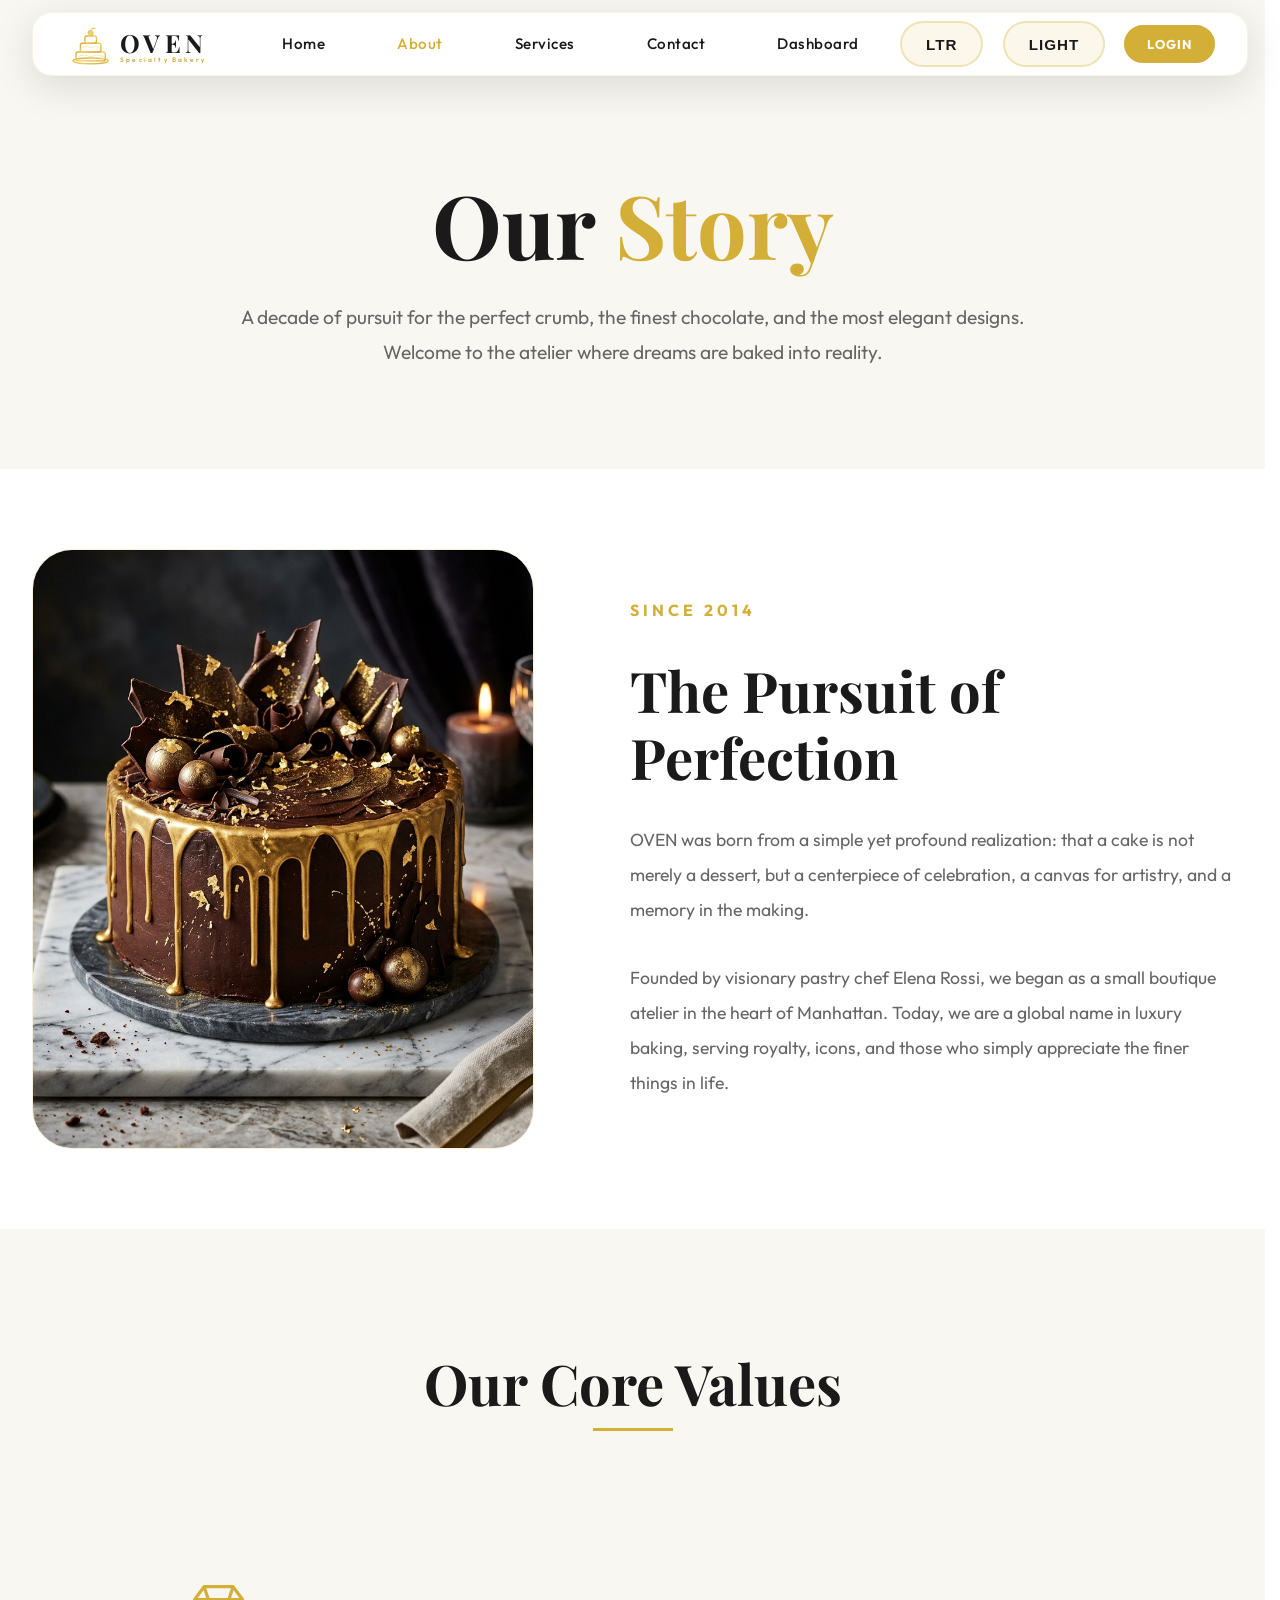
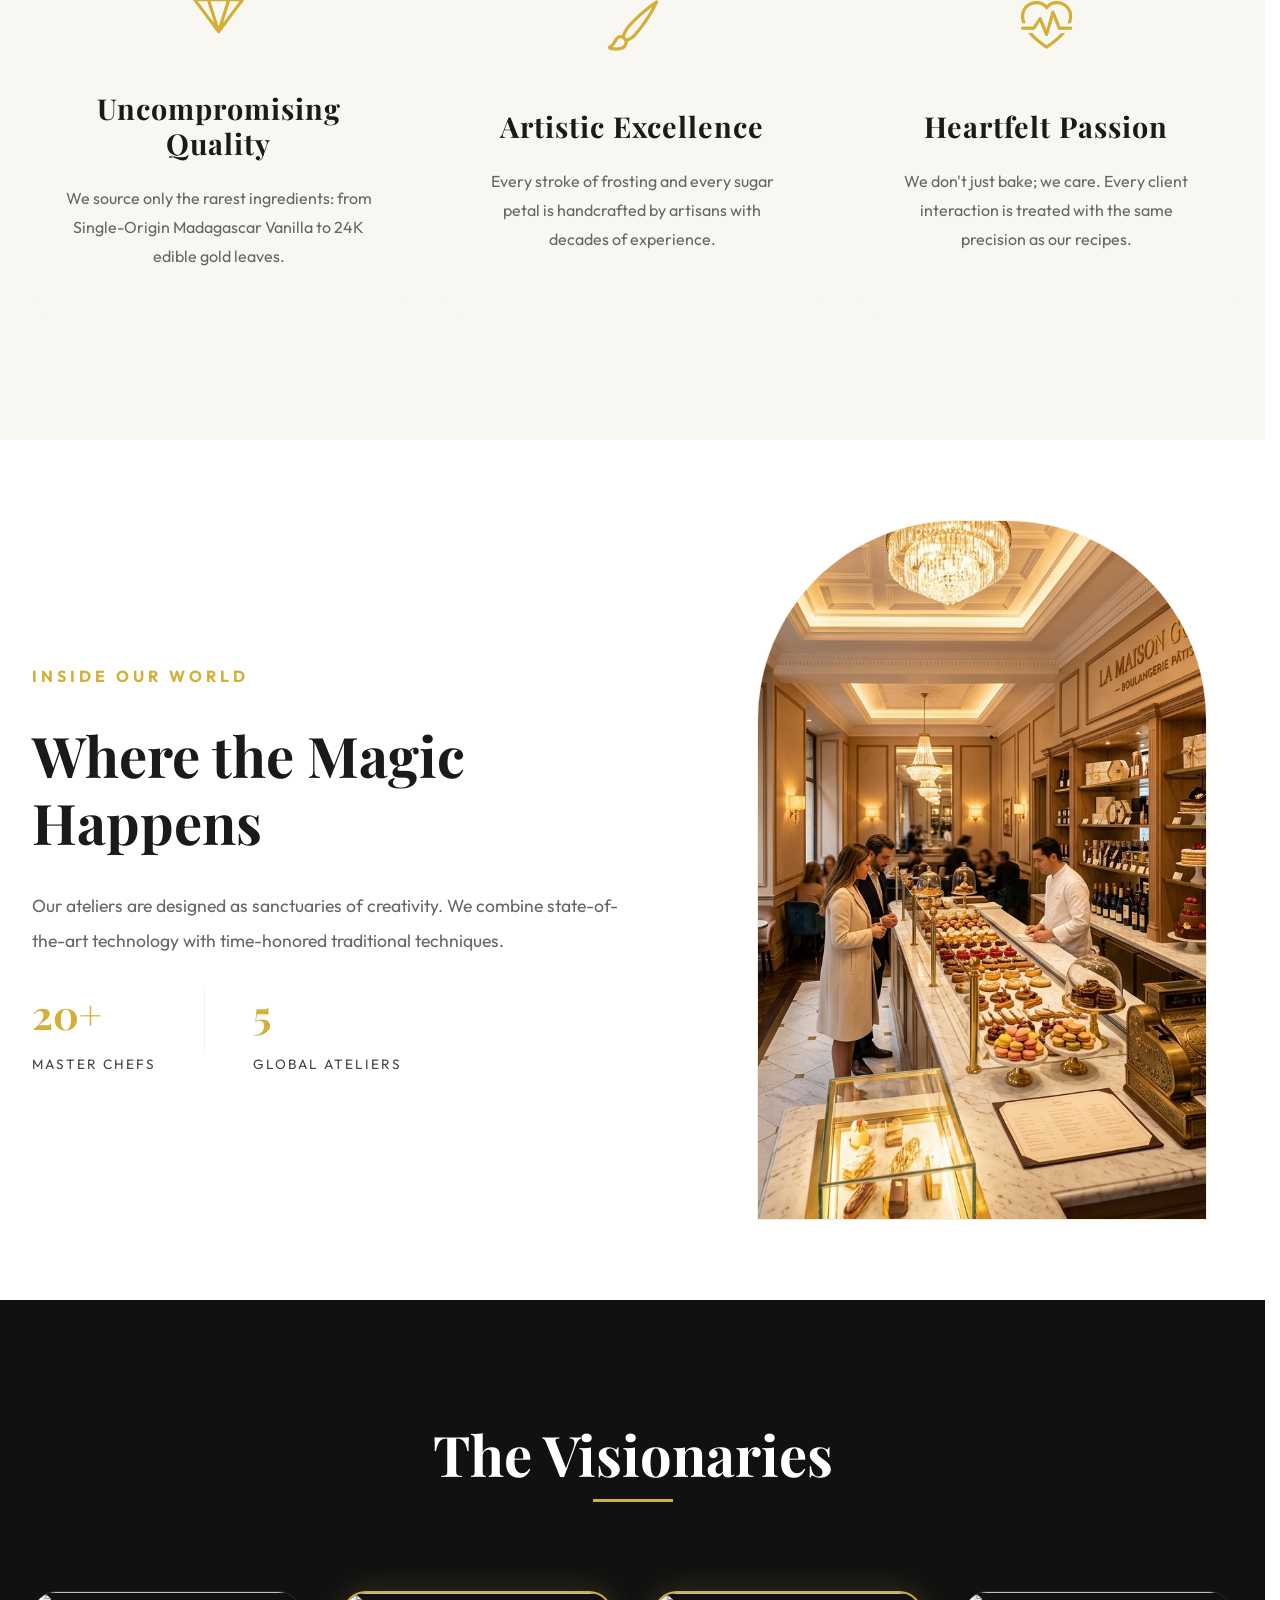
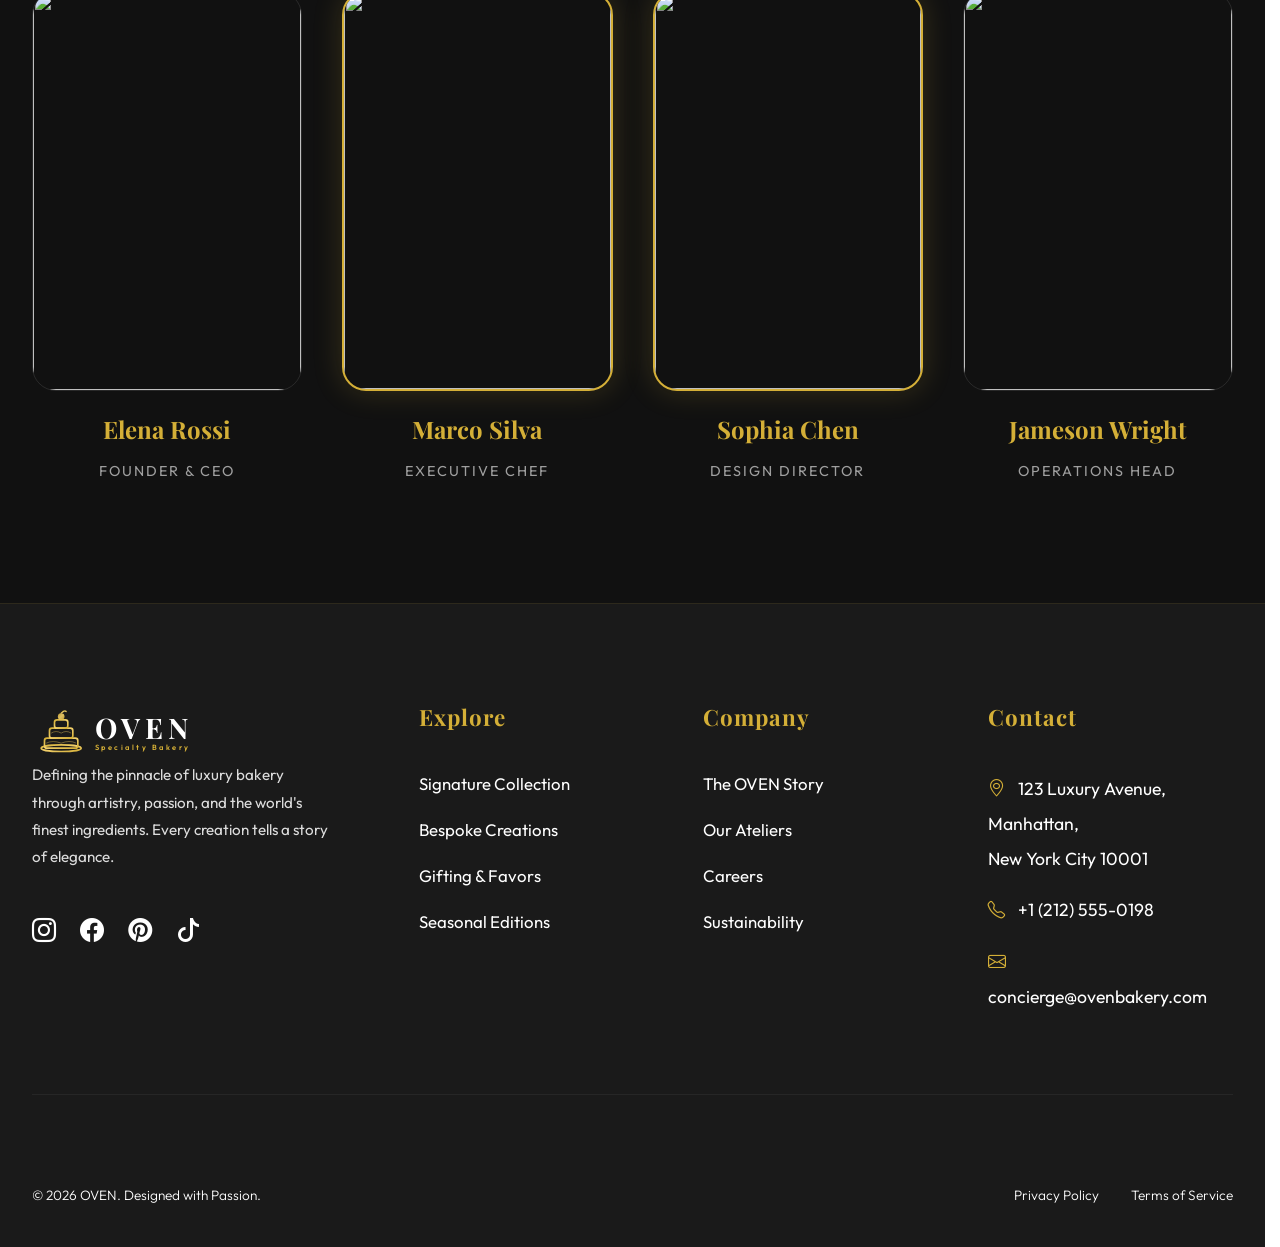
==== commit d9de7adb: "Update website pages" ====
--- a/about.html
+++ b/about.html
@@ -28,13 +28,16 @@
                                 <stop offset="100%" style="stop-color:#D4AF37;stop-opacity:1" />
                             </linearGradient>
                         </defs>
-                        <!-- Logomark: Stylized Bakery Item (Cloche/Cake) -->
-                        <g transform="translate(5, 5)">
-                            <path d="M10 45 C 10 20, 50 20, 50 45" stroke="url(#premiumGold)" stroke-width="3" fill="none" stroke-linecap="round"/>
-                            <path d="M15 45 L 45 45" stroke="url(#premiumGold)" stroke-width="2" fill="none" stroke-linecap="round"/>
-                            <path d="M30 15 L 30 8 M 25 11 L 35 11" stroke="url(#premiumGold)" stroke-width="2" fill="none" stroke-linecap="round"/>
-                            <circle cx="30" cy="45" r="18" stroke="url(#premiumGold)" stroke-width="1" fill="none" opacity="0.3"/>
-                            <path d="M20 38 Q 30 30, 40 38" stroke="url(#premiumGold)" stroke-width="1.5" fill="none" opacity="0.6"/>
+                        <!-- Logomark: 3-Tier Cake -->
+                        <g transform="translate(5, 3)">
+                            <ellipse cx="30" cy="50" rx="24" ry="4" fill="none" stroke="url(#premiumGold)" stroke-width="2"/>
+                            <rect x="10" y="38" width="40" height="12" rx="3" fill="none" stroke="url(#premiumGold)" stroke-width="2"/>
+                            <path d="M12 44 Q 20 40, 30 44 Q 40 40, 48 44" stroke="url(#premiumGold)" stroke-width="1" fill="none" opacity="0.5"/>
+                            <rect x="16" y="26" width="28" height="12" rx="3" fill="none" stroke="url(#premiumGold)" stroke-width="2"/>
+                            <path d="M18 32 Q 24 28, 30 32 Q 36 28, 42 32" stroke="url(#premiumGold)" stroke-width="1" fill="none" opacity="0.5"/>
+                            <rect x="22" y="16" width="16" height="10" rx="3" fill="none" stroke="url(#premiumGold)" stroke-width="2"/>
+                            <circle cx="30" cy="12" r="4" fill="url(#premiumGold)" opacity="0.9"/>
+                            <path d="M30 8 Q 34 4, 36 6" stroke="url(#premiumGold)" stroke-width="1.5" fill="none" stroke-linecap="round"/>
                         </g>
                         <!-- Text -->
                         <text x="75" y="42" fill="var(--text)" font-family="'Playfair Display', serif" font-size="34" font-weight="700" letter-spacing="6">OVEN</text>
@@ -213,13 +216,16 @@
                                         <stop offset="100%" style="stop-color:#D4AF37;stop-opacity:1" />
                                     </linearGradient>
                                 </defs>
-                                <!-- Logomark: Stylized Bakery Item (Cloche/Cake) -->
-                                <g transform="translate(5, 5)">
-                                    <path d="M10 45 C 10 20, 50 20, 50 45" stroke="url(#footerGold)" stroke-width="3" fill="none" stroke-linecap="round"/>
-                                    <path d="M15 45 L 45 45" stroke="url(#footerGold)" stroke-width="2" fill="none" stroke-linecap="round"/>
-                                    <path d="M30 15 L 30 8 M 25 11 L 35 11" stroke="url(#footerGold)" stroke-width="2" fill="none" stroke-linecap="round"/>
-                                    <circle cx="30" cy="45" r="18" stroke="url(#footerGold)" stroke-width="1" fill="none" opacity="0.3"/>
-                                    <path d="M20 38 Q 30 30, 40 38" stroke="url(#footerGold)" stroke-width="1.5" fill="none" opacity="0.6"/>
+                                <!-- Logomark: 3-Tier Cake -->
+                                <g transform="translate(5, 3)">
+                                    <ellipse cx="30" cy="50" rx="24" ry="4" fill="none" stroke="url(#footerGold)" stroke-width="2"/>
+                                    <rect x="10" y="38" width="40" height="12" rx="3" fill="none" stroke="url(#footerGold)" stroke-width="2"/>
+                                    <path d="M12 44 Q 20 40, 30 44 Q 40 40, 48 44" stroke="url(#footerGold)" stroke-width="1" fill="none" opacity="0.5"/>
+                                    <rect x="16" y="26" width="28" height="12" rx="3" fill="none" stroke="url(#footerGold)" stroke-width="2"/>
+                                    <path d="M18 32 Q 24 28, 30 32 Q 36 28, 42 32" stroke="url(#footerGold)" stroke-width="1" fill="none" opacity="0.5"/>
+                                    <rect x="22" y="16" width="16" height="10" rx="3" fill="none" stroke="url(#footerGold)" stroke-width="2"/>
+                                    <circle cx="30" cy="12" r="4" fill="url(#footerGold)" opacity="0.9"/>
+                                    <path d="M30 8 Q 34 4, 36 6" stroke="url(#footerGold)" stroke-width="1.5" fill="none" stroke-linecap="round"/>
                                 </g>
                                 <!-- Text -->
                                 <text x="75" y="42" fill="#FFFFFF" font-family="'Playfair Display', serif" font-size="34" font-weight="700" letter-spacing="6">OVEN</text>
--- a/style.css
+++ b/style.css
@@ -323,11 +323,10 @@
 
 header {
     position: fixed;
-    top: 0;
+    top: 12px;
     left: 0;
     width: 100%;
-    height: 80px;
-    /* Standardized height (Point 17) */
+    height: 64px;
     z-index: 1000;
     display: flex;
     align-items: center;
@@ -338,8 +337,8 @@
 
 @media (max-width: 768px) {
     header {
-        height: 64px;
-        /* Mobile height (Point 17) */
+        top: 8px;
+        height: 54px;
     }
 }
 
@@ -351,7 +350,7 @@
     justify-content: space-between;
     align-items: center;
     background: var(--background);
-    padding: 0 2.5rem;
+    padding: 0 2rem;
     height: 100%;
     /* Fill header height */
     border-radius: 20px;
@@ -386,7 +385,7 @@
 }
 
 .oven-logo-svg {
-    height: 54px; /* Slightly larger for better detail */
+    height: 44px;
     width: auto;
     display: block;
 }
@@ -437,8 +436,7 @@
 .nav-item::after {
     content: '';
     position: absolute;
-    bottom: 20px;
-    /* Aligned with standardized header */
+    bottom: 14px;
     left: 0;
     width: 0;
     height: 2px;
@@ -523,12 +521,12 @@
 .login-btn {
     background: var(--primary);
     color: var(--white);
-    padding: 0 1.5rem;
-    height: 45px; /* Consistent height */
-    border-radius: 50px; /* Standardized radius */
+    padding: 0 1.3rem;
+    height: 38px;
+    border-radius: 50px;
     font-weight: 700;
     border: 2px solid var(--primary);
-    font-size: 0.85rem;
+    font-size: 0.8rem;
     letter-spacing: 1px;
     display: flex;
     align-items: center;
